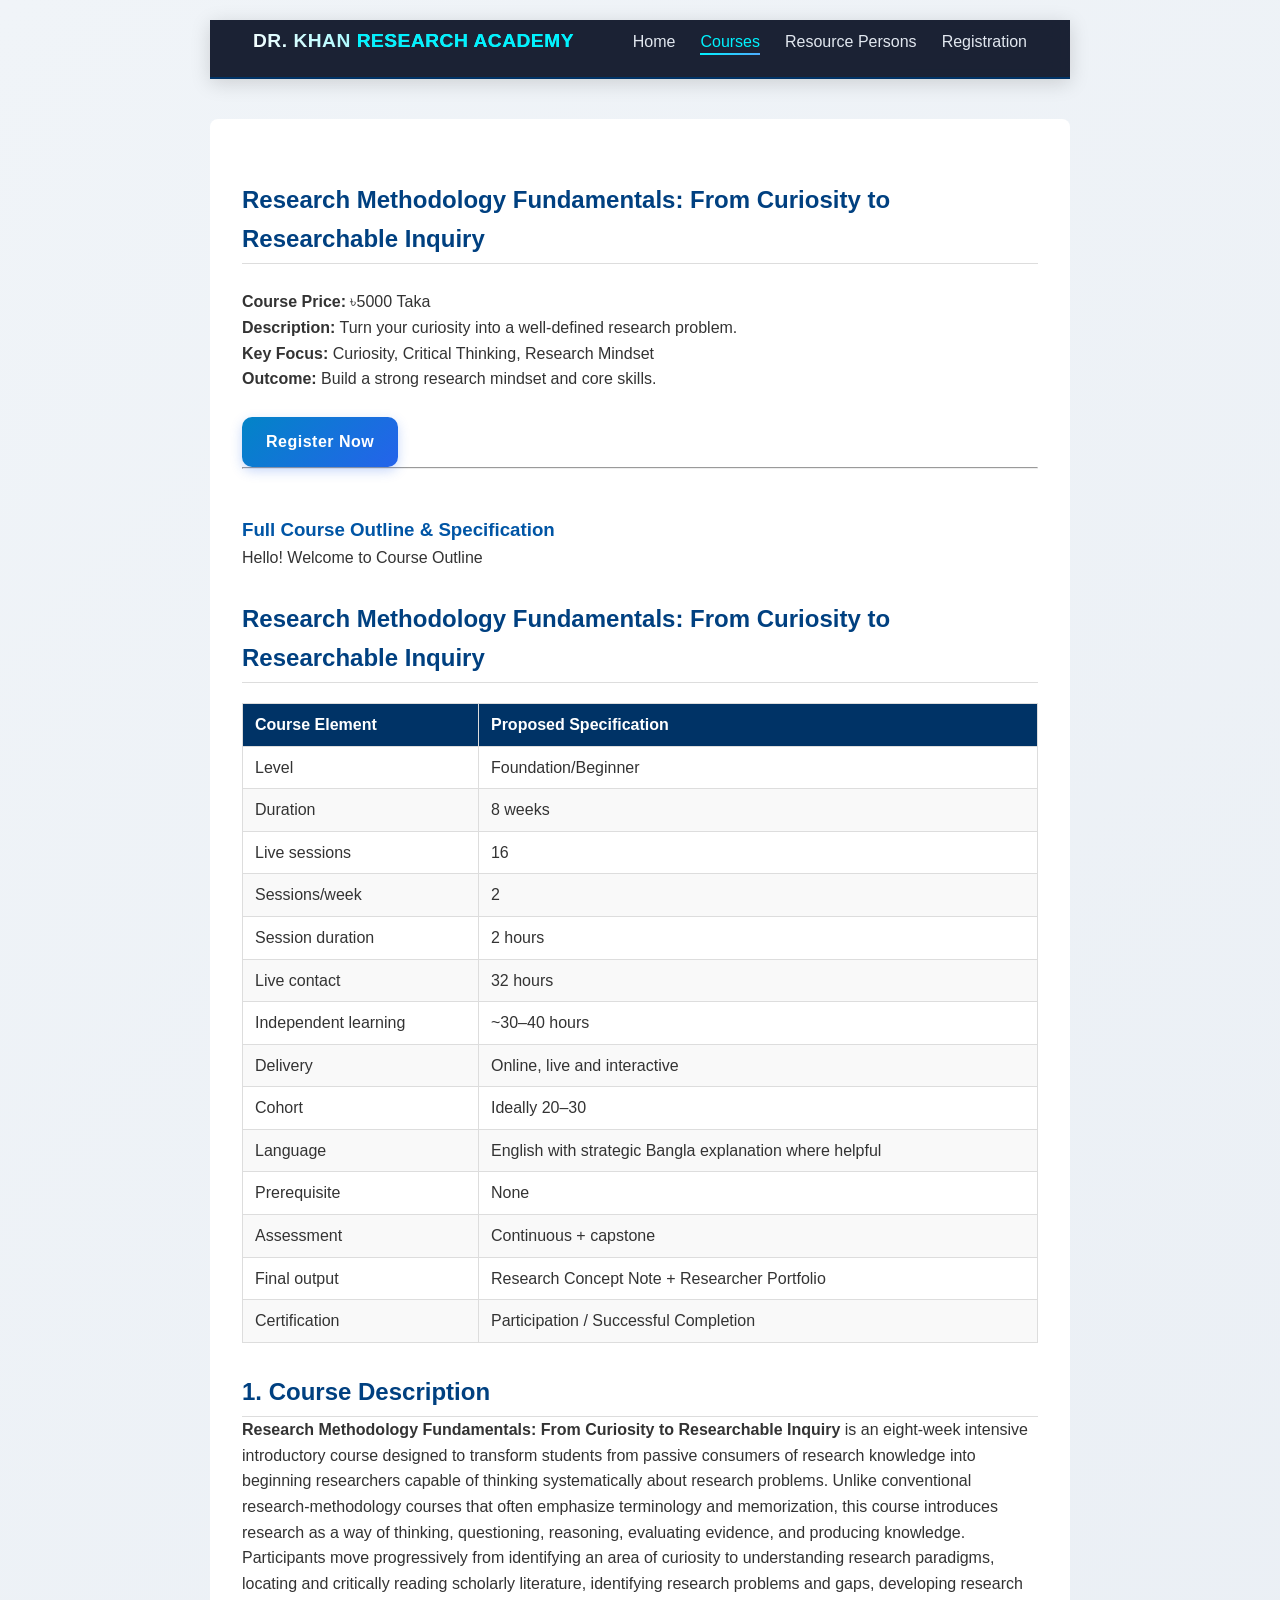
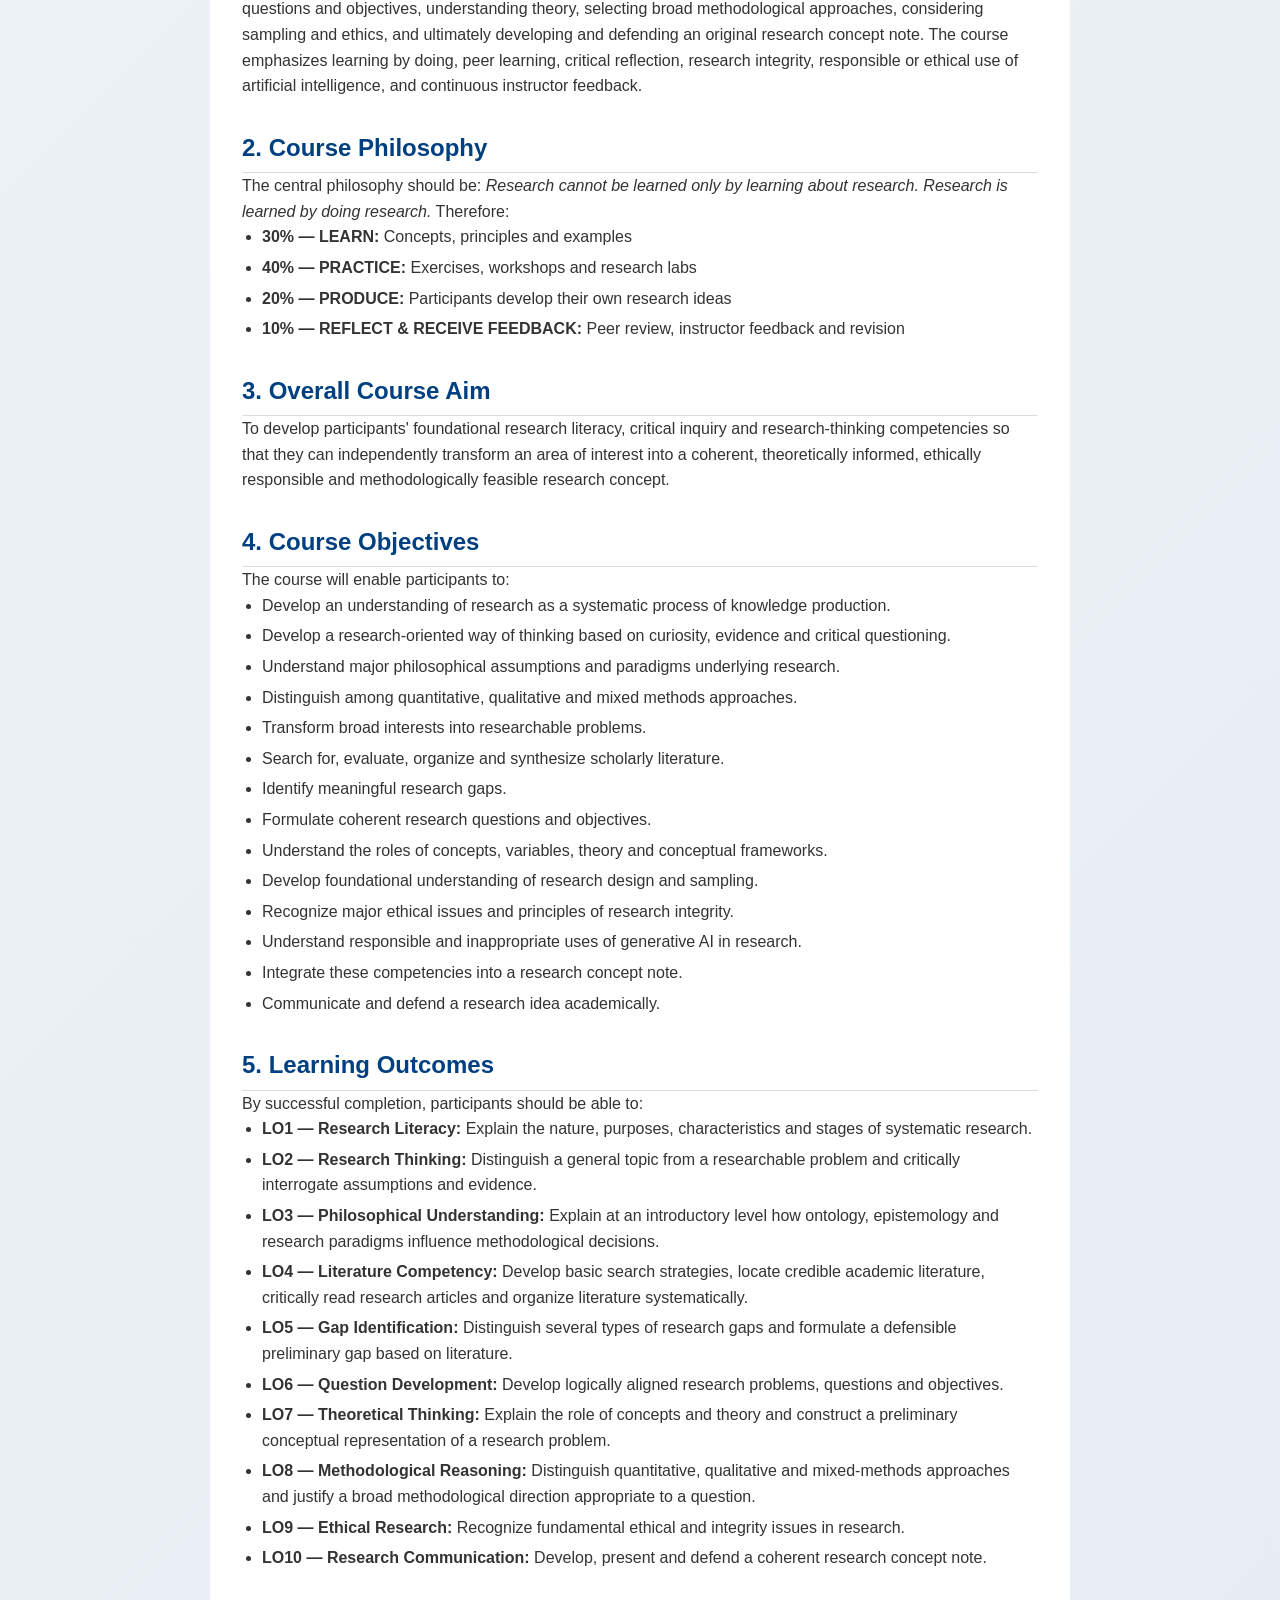
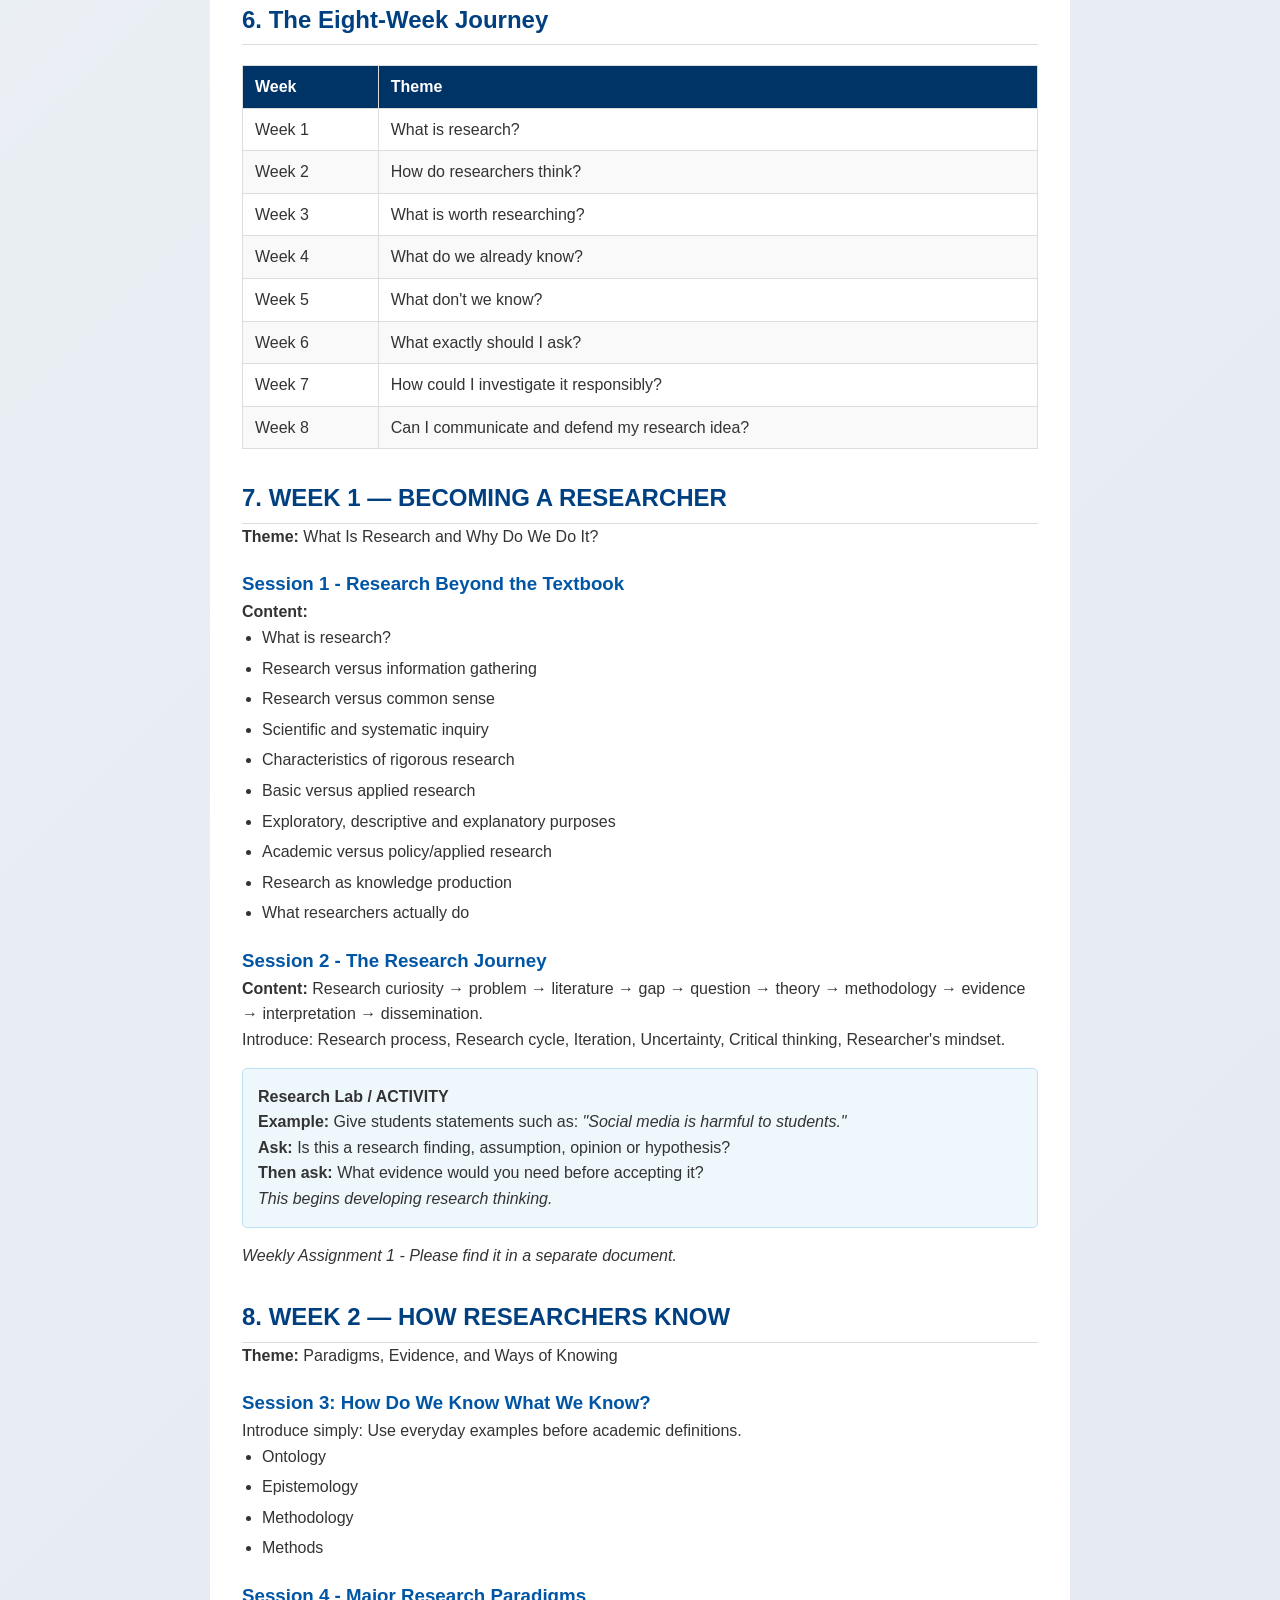
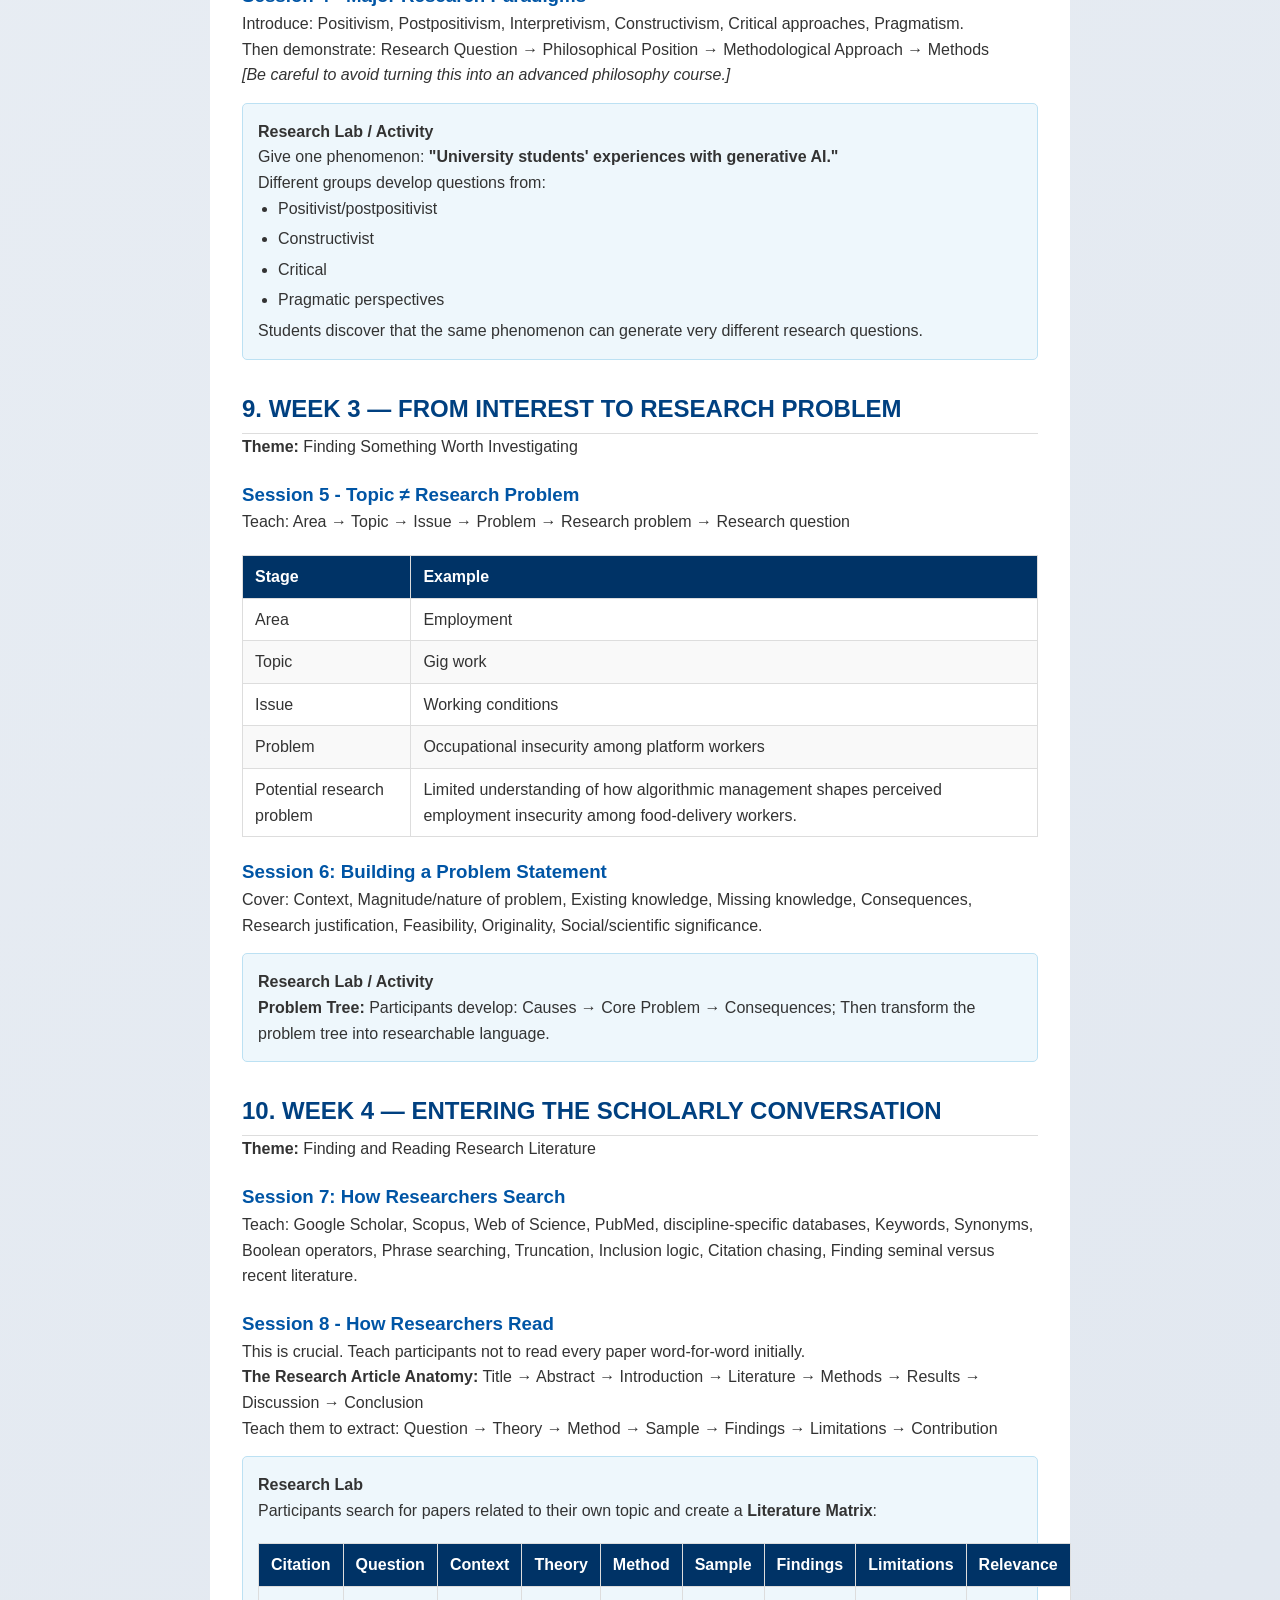
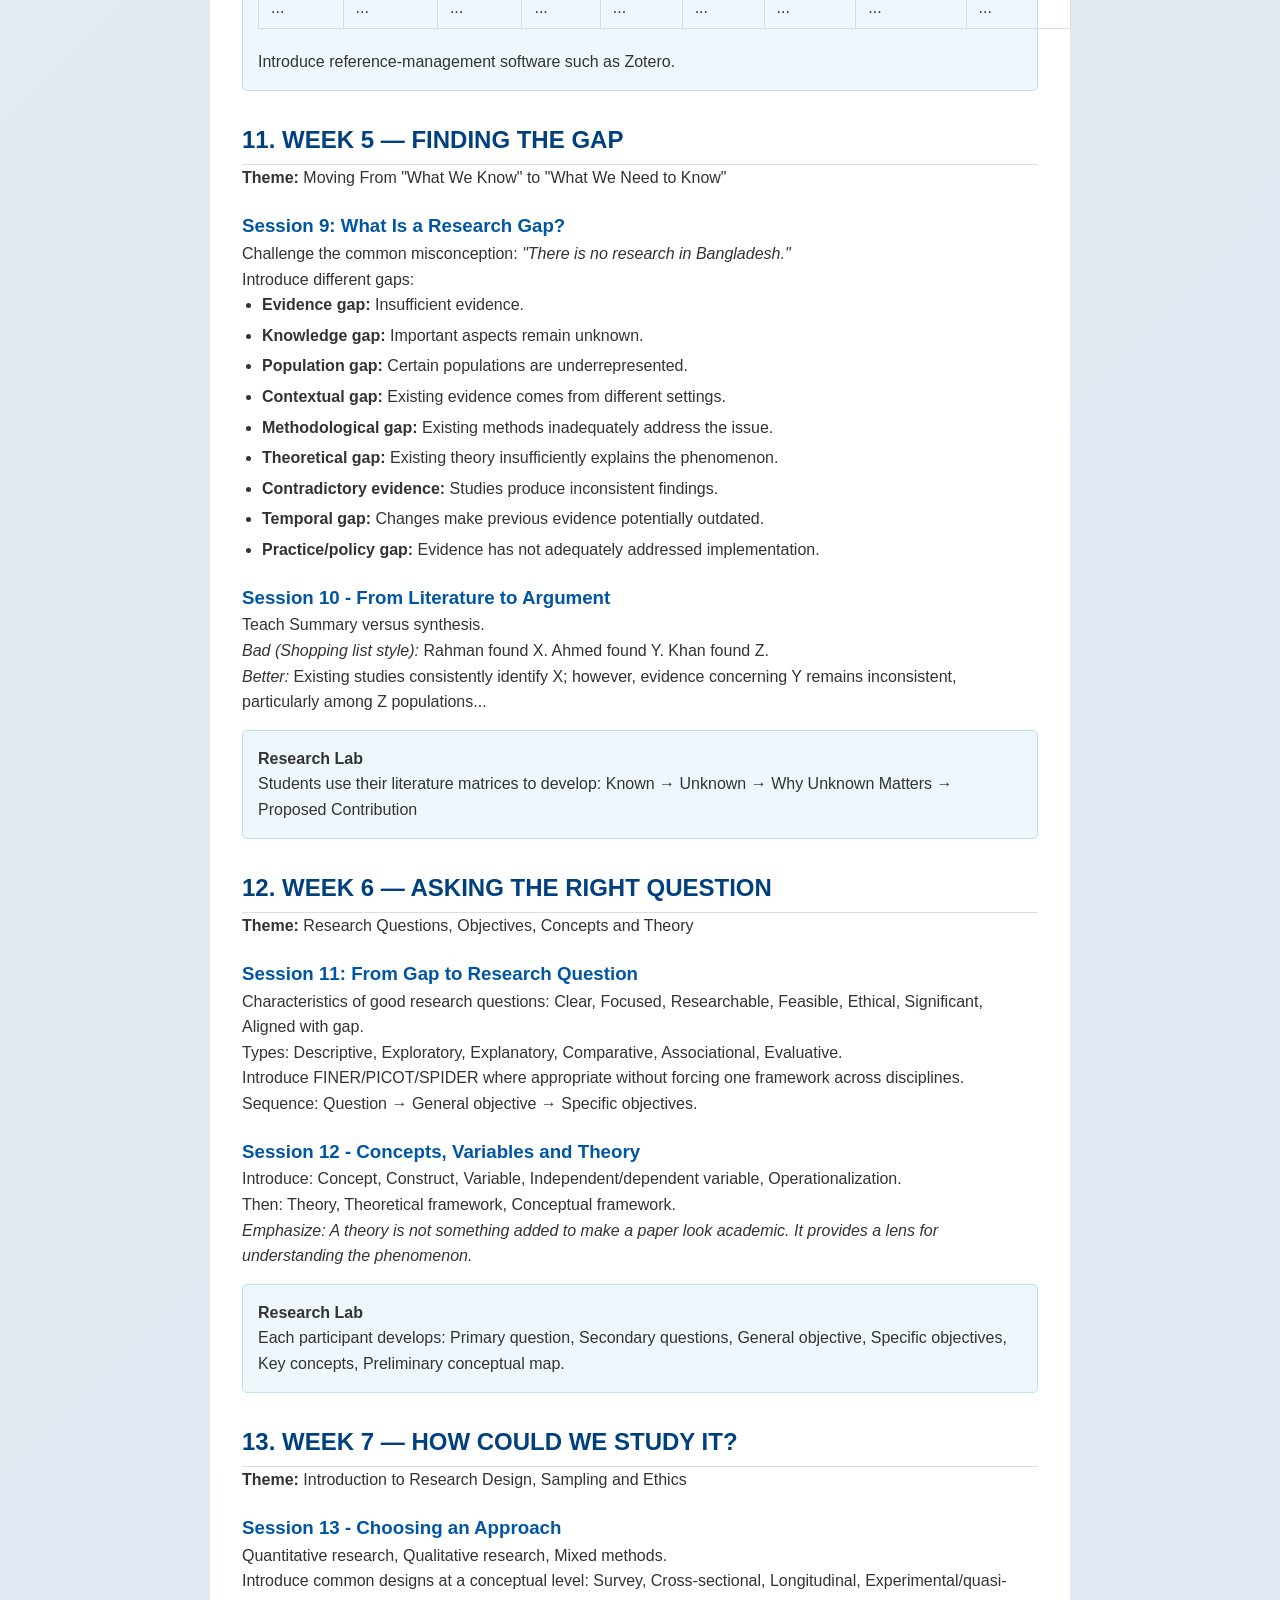
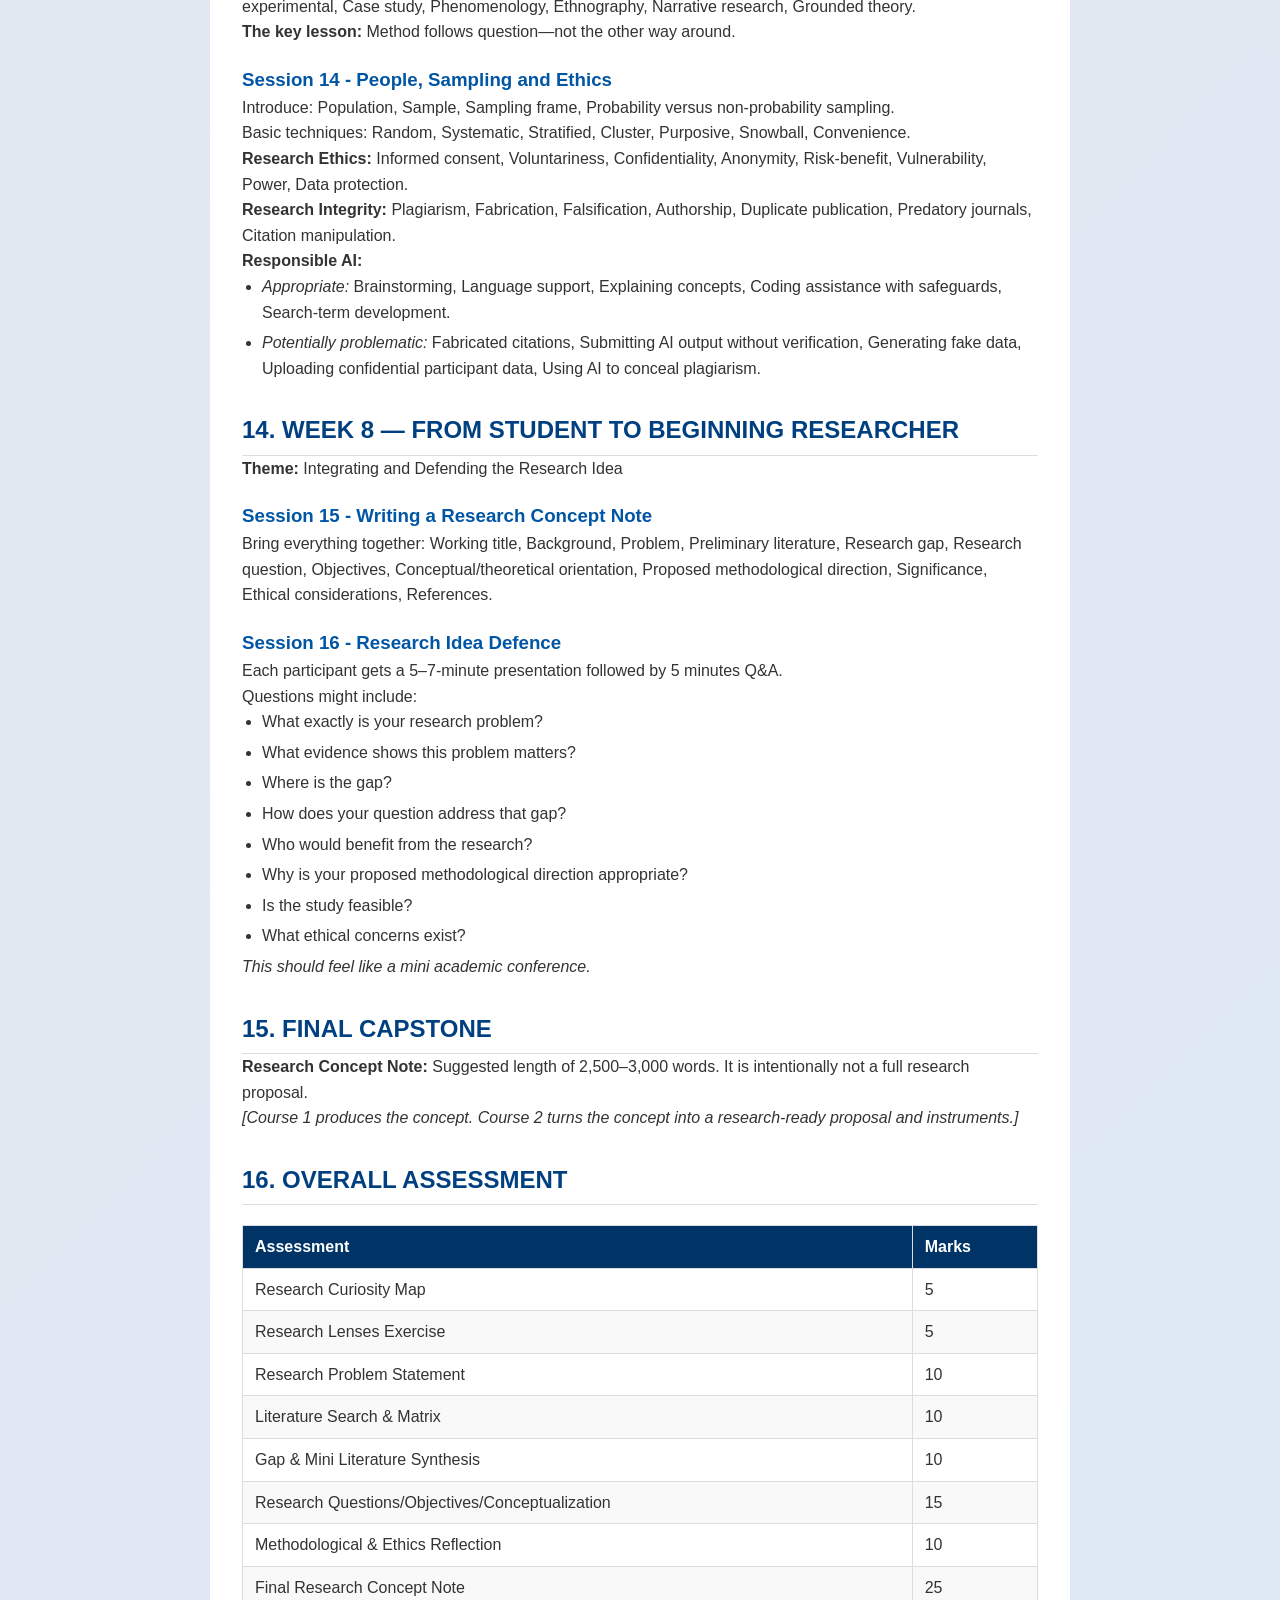
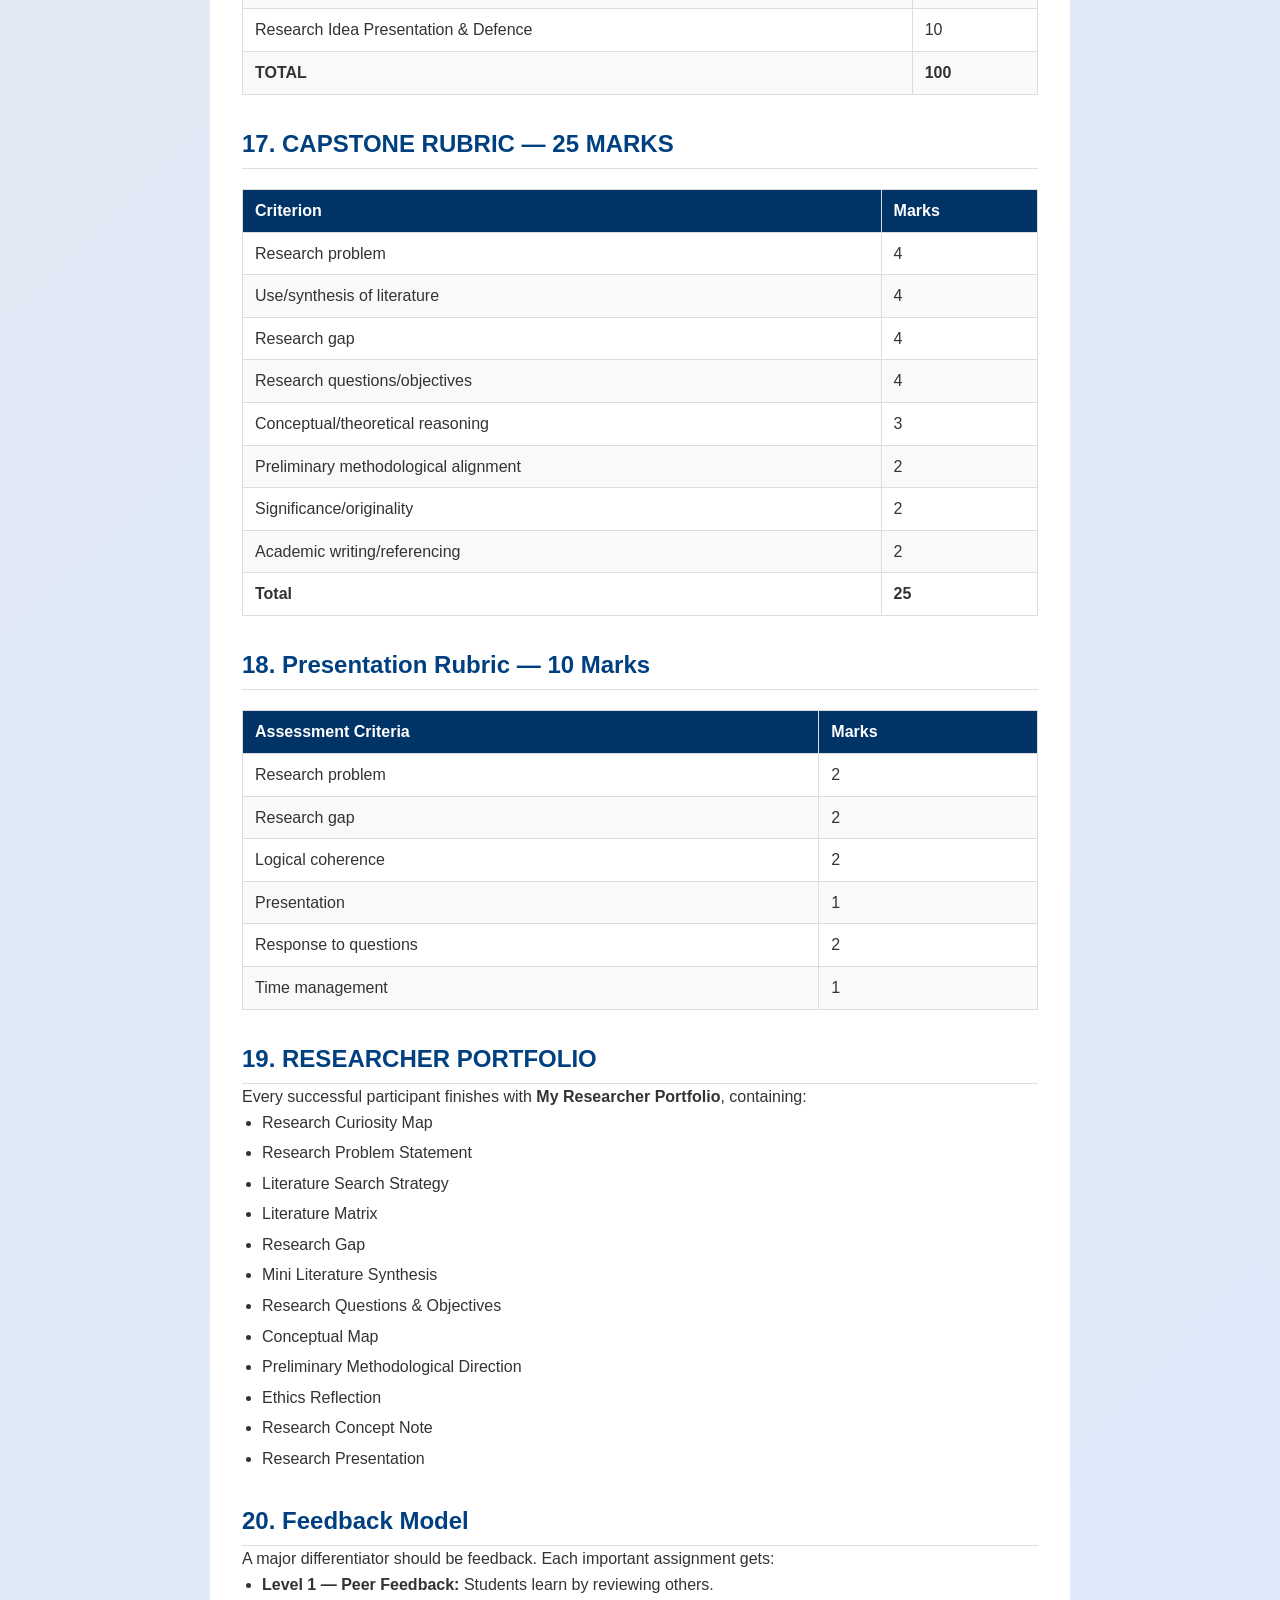
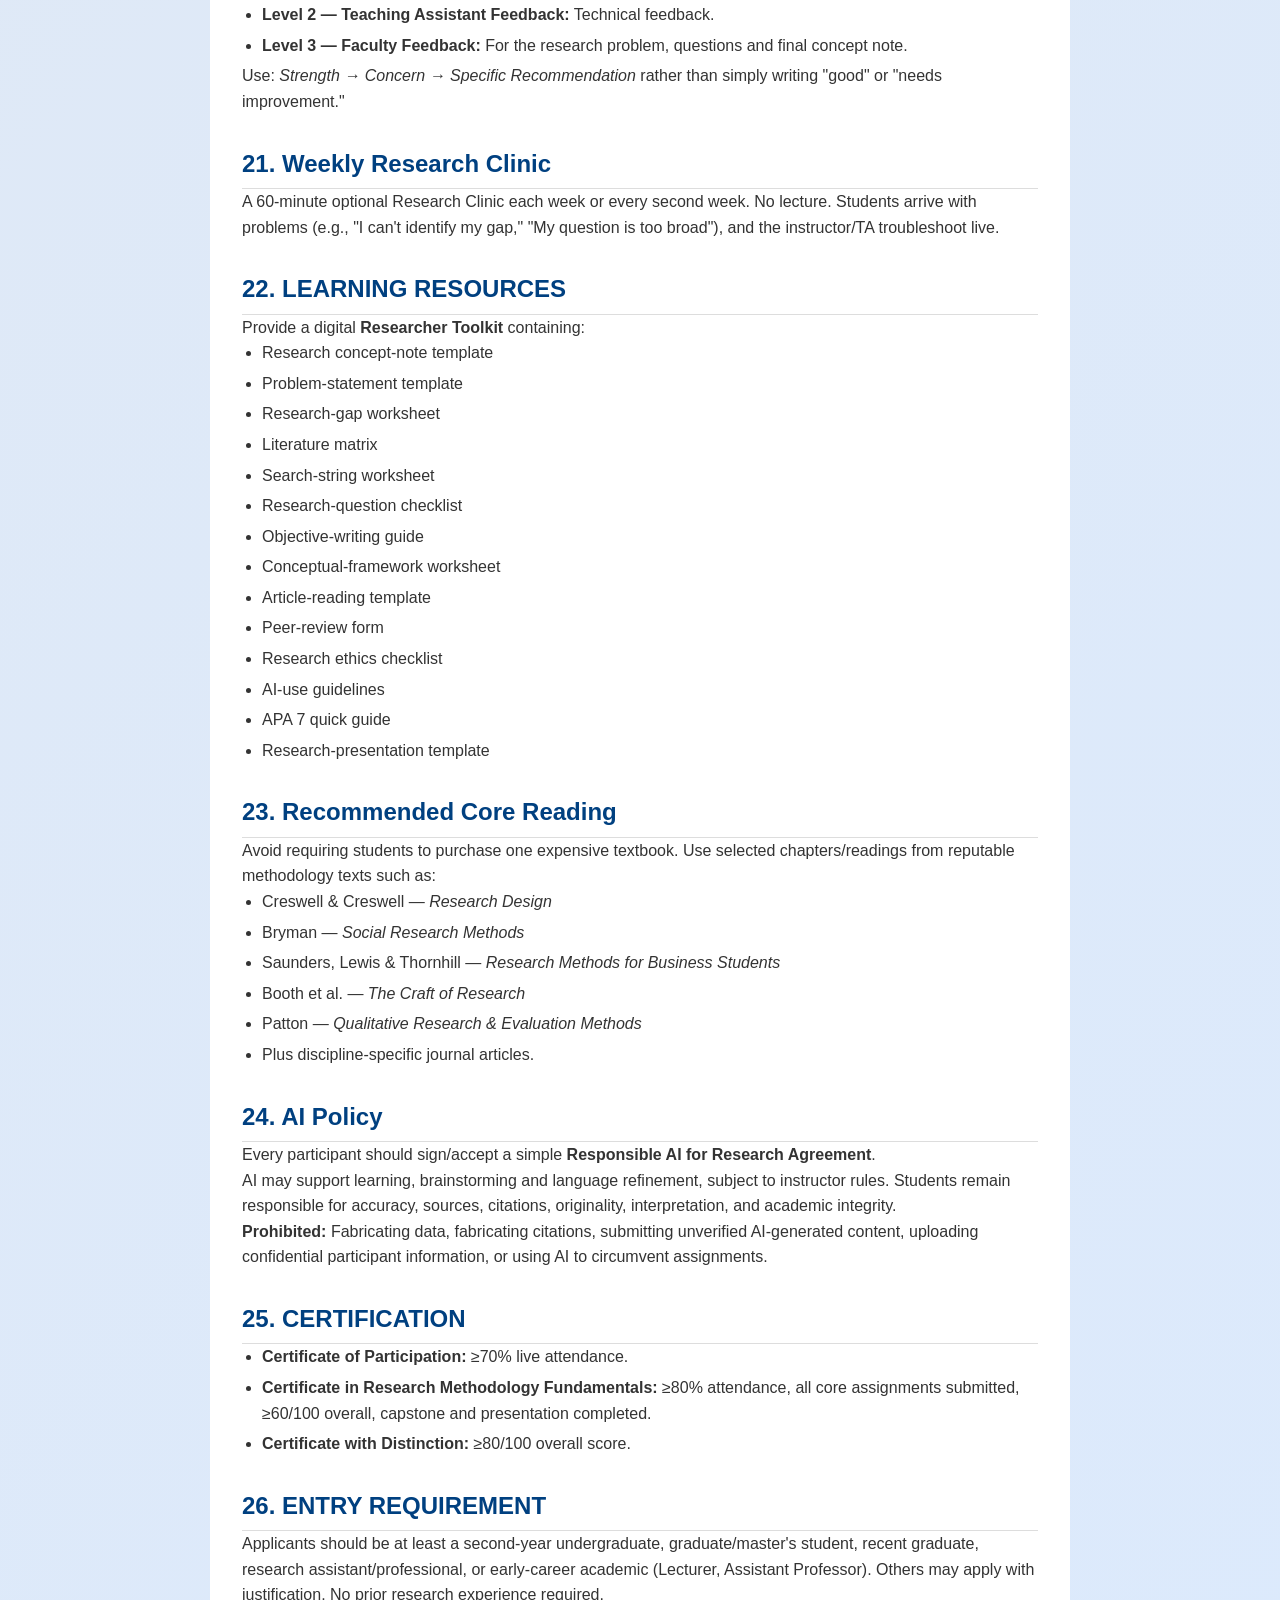
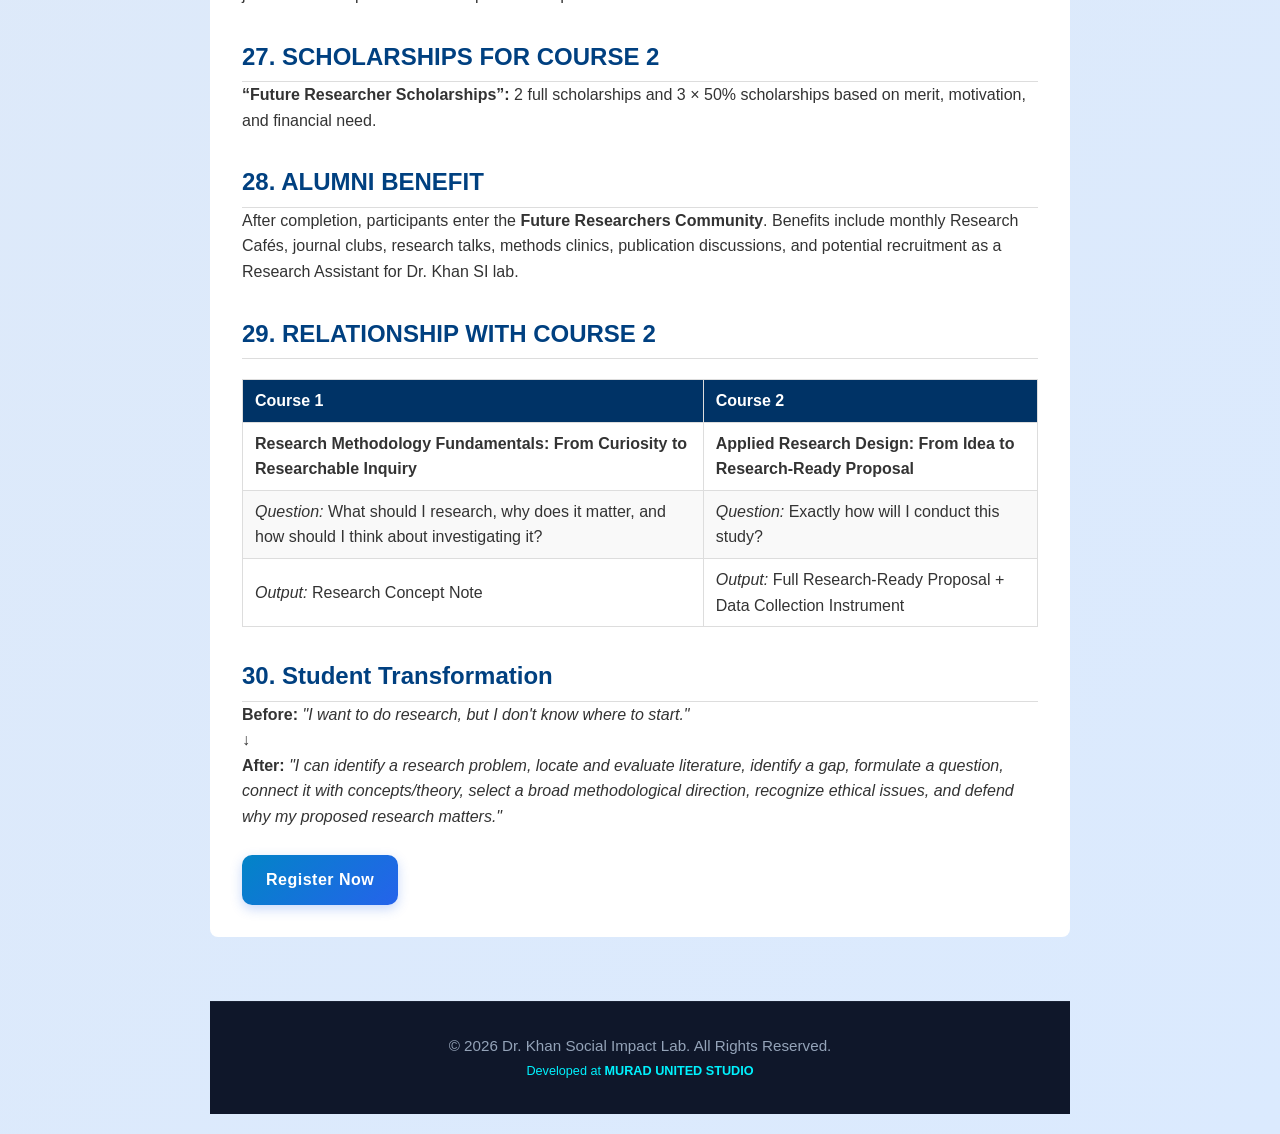
==== course1.html @ d9e55dbd "Add files via upload" ====
<!DOCTYPE html>
<html lang="en">
<head>
    <meta charset="UTF-8">
    <meta name="viewport" content="width=device-width, initial-scale=1.0">
    <title>Course Details - Dr. Khan Research Academy</title>
    <link rel="stylesheet" href="style.css">
</head>
<body>

    <header>
        <div class="nav-container">
            <div class="logo">
                <h1>DR. KHAN <span>RESEARCH ACADEMY</span></h1>
            </div>
            <nav>
                <ul>
                    <li><a href="index.html">Home</a></li>
                    <li><a href="courses.html" class="active">Courses</a></li>
                    <li><a href="resource-persons.html">Resource Persons</a></li>
                    <li><a href="registration.html">Registration</a></li>
                </ul>
            </nav>
        </div>
    </header>

    <div class="container" style="background: white; padding: 2rem; border-radius: 8px;">
        <h2>Research Methodology Fundamentals: From Curiosity to Researchable Inquiry</h2>
        <br>
        <p><strong>Course Price:</strong> ৳5000 Taka</p>
        <p><strong>Description:</strong> Turn your curiosity into a well-defined research problem.</p>
        <p><strong>Key Focus:</strong> Curiosity, Critical Thinking, Research Mindset</p>
        <p><strong>Outcome:</strong> Build a strong research mindset and core skills.</p>
		<br>
        <a href="registration.html" class="btn">Register Now</a>
        
        <br><hr><br>
        
        <h3>Full Course Outline & Specification </h3>
        <p> Hello! Welcome to Course Outline </p>
		
		<!DOCTYPE html>
<html lang="en">
<head>
    <meta charset="UTF-8">
    <meta name="viewport" content="width=device-width, initial-scale=1.0">
    <title>Research Methodology Fundamentals - Course Syllabus</title>
    <style>
        body {
            font-family: Arial, sans-serif;
            line-height: 1.6;
            color: #333;
            max-width: 900px;
            margin: 0 auto;
            padding: 20px;
        }
        header {
            border-bottom: 2px solid #003366;
            padding-bottom: 15px;
            margin-bottom: 25px;
        }
        h1 {
            color: #003366;
            margin-bottom: 5px;
        }
        h2 {
            color: #004080;
            border-bottom: 1px solid #ddd;
            padding-bottom: 5px;
            margin-top: 30px;
        }
        h3 {
            color: #0055a5;
            margin-top: 20px;
        }
        .subtitle {
            font-size: 1.2em;
            font-weight: bold;
            color: #555;
        }
        .lab-info {
            background-color: #f4f4f4;
            padding: 10px 15px;
            border-left: 4px solid #003366;
            margin-bottom: 20px;
        }
        table {
            width: 100%;
            border-collapse: collapse;
            margin: 20px 0;
        }
        th, td {
            border: 1px solid #dddddd;
            text-align: left;
            padding: 8px 12px;
        }
        th {
            background-color: #003366;
            color: white;
        }
        tr:nth-child(even) {
            background-color: #f9f9f9;
        }
        .activity-box {
            background-color: #eef7fc;
            border: 1px solid #bce1f3;
            padding: 15px;
            border-radius: 5px;
            margin: 15px 0;
        }
        ul, ol {
            padding-left: 20px;
        }
        li {
            margin-bottom: 5px;
        }
        .tag {
            font-weight: bold;
            color: #d9534f;
        }
    </style>
</head>
<body>

        <main>
        <section>
            <h2>Research Methodology Fundamentals: From Curiosity to Researchable Inquiry</h2>
            
            <table>
                <thead>
                    <tr>
                        <th>Course Element</th>
                        <th>Proposed Specification</th>
                    </tr>
                </thead>
                <tbody>
                    <tr><td>Level</td><td>Foundation/Beginner</td></tr>
                    <tr><td>Duration</td><td>8 weeks</td></tr>
                    <tr><td>Live sessions</td><td>16</td></tr>
                    <tr><td>Sessions/week</td><td>2</td></tr>
                    <tr><td>Session duration</td><td>2 hours</td></tr>
                    <tr><td>Live contact</td><td>32 hours</td></tr>
                    <tr><td>Independent learning</td><td>~30–40 hours</td></tr>
                    <tr><td>Delivery</td><td>Online, live and interactive</td></tr>
                    <tr><td>Cohort</td><td>Ideally 20–30</td></tr>
                    <tr><td>Language</td><td>English with strategic Bangla explanation where helpful</td></tr>
                    <tr><td>Prerequisite</td><td>None</td></tr>
                    <tr><td>Assessment</td><td>Continuous + capstone</td></tr>
                    <tr><td>Final output</td><td>Research Concept Note + Researcher Portfolio</td></tr>
                    <tr><td>Certification</td><td>Participation / Successful Completion</td></tr>
                </tbody>
            </table>
        </section>

        <section>
            <h2>1. Course Description</h2>
            <p><strong>Research Methodology Fundamentals: From Curiosity to Researchable Inquiry</strong> is an eight-week intensive introductory course designed to transform students from passive consumers of research knowledge into beginning researchers capable of thinking systematically about research problems. Unlike conventional research-methodology courses that often emphasize terminology and memorization, this course introduces research as a way of thinking, questioning, reasoning, evaluating evidence, and producing knowledge.</p>
            <p>Participants move progressively from identifying an area of curiosity to understanding research paradigms, locating and critically reading scholarly literature, identifying research problems and gaps, developing research questions and objectives, understanding theory, selecting broad methodological approaches, considering sampling and ethics, and ultimately developing and defending an original research concept note. The course emphasizes learning by doing, peer learning, critical reflection, research integrity, responsible or ethical use of artificial intelligence, and continuous instructor feedback.</p>
        </section>

        <section>
            <h2>2. Course Philosophy</h2>
            <p>The central philosophy should be: <em>Research cannot be learned only by learning about research. Research is learned by doing research.</em> Therefore:</p>
            <ul>
                <li><strong>30% — LEARN:</strong> Concepts, principles and examples</li>
                <li><strong>40% — PRACTICE:</strong> Exercises, workshops and research labs</li>
                <li><strong>20% — PRODUCE:</strong> Participants develop their own research ideas</li>
                <li><strong>10% — REFLECT & RECEIVE FEEDBACK:</strong> Peer review, instructor feedback and revision</li>
            </ul>
        </section>

        <section>
            <h2>3. Overall Course Aim</h2>
            <p>To develop participants' foundational research literacy, critical inquiry and research-thinking competencies so that they can independently transform an area of interest into a coherent, theoretically informed, ethically responsible and methodologically feasible research concept.</p>
        </section>

        <section>
            <h2>4. Course Objectives</h2>
            <p>The course will enable participants to:</p>
            <ul>
                <li>Develop an understanding of research as a systematic process of knowledge production.</li>
                <li>Develop a research-oriented way of thinking based on curiosity, evidence and critical questioning.</li>
                <li>Understand major philosophical assumptions and paradigms underlying research.</li>
                <li>Distinguish among quantitative, qualitative and mixed methods approaches.</li>
                <li>Transform broad interests into researchable problems.</li>
                <li>Search for, evaluate, organize and synthesize scholarly literature.</li>
                <li>Identify meaningful research gaps.</li>
                <li>Formulate coherent research questions and objectives.</li>
                <li>Understand the roles of concepts, variables, theory and conceptual frameworks.</li>
                <li>Develop foundational understanding of research design and sampling.</li>
                <li>Recognize major ethical issues and principles of research integrity.</li>
                <li>Understand responsible and inappropriate uses of generative AI in research.</li>
                <li>Integrate these competencies into a research concept note.</li>
                <li>Communicate and defend a research idea academically.</li>
            </ul>
        </section>

        <section>
            <h2>5. Learning Outcomes</h2>
            <p>By successful completion, participants should be able to:</p>
            <ul>
                <li><strong>LO1 — Research Literacy:</strong> Explain the nature, purposes, characteristics and stages of systematic research.</li>
                <li><strong>LO2 — Research Thinking:</strong> Distinguish a general topic from a researchable problem and critically interrogate assumptions and evidence.</li>
                <li><strong>LO3 — Philosophical Understanding:</strong> Explain at an introductory level how ontology, epistemology and research paradigms influence methodological decisions.</li>
                <li><strong>LO4 — Literature Competency:</strong> Develop basic search strategies, locate credible academic literature, critically read research articles and organize literature systematically.</li>
                <li><strong>LO5 — Gap Identification:</strong> Distinguish several types of research gaps and formulate a defensible preliminary gap based on literature.</li>
                <li><strong>LO6 — Question Development:</strong> Develop logically aligned research problems, questions and objectives.</li>
                <li><strong>LO7 — Theoretical Thinking:</strong> Explain the role of concepts and theory and construct a preliminary conceptual representation of a research problem.</li>
                <li><strong>LO8 — Methodological Reasoning:</strong> Distinguish quantitative, qualitative and mixed-methods approaches and justify a broad methodological direction appropriate to a question.</li>
                <li><strong>LO9 — Ethical Research:</strong> Recognize fundamental ethical and integrity issues in research.</li>
                <li><strong>LO10 — Research Communication:</strong> Develop, present and defend a coherent research concept note.</li>
            </ul>
        </section>

        <section>
            <h2>6. The Eight-Week Journey</h2>
            <table>
                <thead>
                    <tr>
                        <th>Week</th>
                        <th>Theme</th>
                    </tr>
                </thead>
                <tbody>
                    <tr><td>Week 1</td><td>What is research?</td></tr>
                    <tr><td>Week 2</td><td>How do researchers think?</td></tr>
                    <tr><td>Week 3</td><td>What is worth researching?</td></tr>
                    <tr><td>Week 4</td><td>What do we already know?</td></tr>
                    <tr><td>Week 5</td><td>What don't we know?</td></tr>
                    <tr><td>Week 6</td><td>What exactly should I ask?</td></tr>
                    <tr><td>Week 7</td><td>How could I investigate it responsibly?</td></tr>
                    <tr><td>Week 8</td><td>Can I communicate and defend my research idea?</td></tr>
                </tbody>
            </table>
        </section>

        <section>
            <h2>7. WEEK 1 — BECOMING A RESEARCHER</h2>
            <p><strong>Theme:</strong> What Is Research and Why Do We Do It?</p>
            
            <h3>Session 1 - Research Beyond the Textbook</h3>
            <p><strong>Content:</strong></p>
            <ul>
                <li>What is research?</li>
                <li>Research versus information gathering</li>
                <li>Research versus common sense</li>
                <li>Scientific and systematic inquiry</li>
                <li>Characteristics of rigorous research</li>
                <li>Basic versus applied research</li>
                <li>Exploratory, descriptive and explanatory purposes</li>
                <li>Academic versus policy/applied research</li>
                <li>Research as knowledge production</li>
                <li>What researchers actually do</li>
            </ul>

            <h3>Session 2 - The Research Journey</h3>
            <p><strong>Content:</strong> Research curiosity &rarr; problem &rarr; literature &rarr; gap &rarr; question &rarr; theory &rarr; methodology &rarr; evidence &rarr; interpretation &rarr; dissemination.</p>
            <p>Introduce: Research process, Research cycle, Iteration, Uncertainty, Critical thinking, Researcher's mindset.</p>

            <div class="activity-box">
                <h4>Research Lab / ACTIVITY</h4>
                <p><strong>Example:</strong> Give students statements such as: <em>"Social media is harmful to students."</em></p>
                <p><strong>Ask:</strong> Is this a research finding, assumption, opinion or hypothesis?</p>
                <p><strong>Then ask:</strong> What evidence would you need before accepting it?</p>
                <p><em>This begins developing research thinking.</em></p>
            </div>
            <p><em>Weekly Assignment 1 - Please find it in a separate document.</em></p>
        </section>

        <section>
            <h2>8. WEEK 2 — HOW RESEARCHERS KNOW</h2>
            <p><strong>Theme:</strong> Paradigms, Evidence, and Ways of Knowing</p>

            <h3>Session 3: How Do We Know What We Know?</h3>
            <p>Introduce simply: Use everyday examples before academic definitions.</p>
            <ul>
                <li>Ontology</li>
                <li>Epistemology</li>
                <li>Methodology</li>
                <li>Methods</li>
            </ul>

            <h3>Session 4 - Major Research Paradigms</h3>
            <p>Introduce: Positivism, Postpositivism, Interpretivism, Constructivism, Critical approaches, Pragmatism.</p>
            <p>Then demonstrate: Research Question &rarr; Philosophical Position &rarr; Methodological Approach &rarr; Methods</p>
            <p><em>[Be careful to avoid turning this into an advanced philosophy course.]</em></p>

            <div class="activity-box">
                <h4>Research Lab / Activity</h4>
                <p>Give one phenomenon: <strong>"University students' experiences with generative AI."</strong></p>
                <p>Different groups develop questions from:</p>
                <ul>
                    <li>Positivist/postpositivist</li>
                    <li>Constructivist</li>
                    <li>Critical</li>
                    <li>Pragmatic perspectives</li>
                </ul>
                <p>Students discover that the same phenomenon can generate very different research questions.</p>
            </div>
        </section>

        <section>
            <h2>9. WEEK 3 — FROM INTEREST TO RESEARCH PROBLEM</h2>
            <p><strong>Theme:</strong> Finding Something Worth Investigating</p>

            <h3>Session 5 - Topic &ne; Research Problem</h3>
            <p>Teach: Area &rarr; Topic &rarr; Issue &rarr; Problem &rarr; Research problem &rarr; Research question</p>
            <table>
                <thead>
                    <tr>
                        <th>Stage</th>
                        <th>Example</th>
                    </tr>
                </thead>
                <tbody>
                    <tr><td>Area</td><td>Employment</td></tr>
                    <tr><td>Topic</td><td>Gig work</td></tr>
                    <tr><td>Issue</td><td>Working conditions</td></tr>
                    <tr><td>Problem</td><td>Occupational insecurity among platform workers</td></tr>
                    <tr><td>Potential research problem</td><td>Limited understanding of how algorithmic management shapes perceived employment insecurity among food-delivery workers.</td></tr>
                </tbody>
            </table>

            <h3>Session 6: Building a Problem Statement</h3>
            <p>Cover: Context, Magnitude/nature of problem, Existing knowledge, Missing knowledge, Consequences, Research justification, Feasibility, Originality, Social/scientific significance.</p>

            <div class="activity-box">
                <h4>Research Lab / Activity</h4>
                <p><strong>Problem Tree:</strong> Participants develop: Causes &rarr; Core Problem &rarr; Consequences; Then transform the problem tree into researchable language.</p>
            </div>
        </section>

        <section>
            <h2>10. WEEK 4 — ENTERING THE SCHOLARLY CONVERSATION</h2>
            <p><strong>Theme:</strong> Finding and Reading Research Literature</p>

            <h3>Session 7: How Researchers Search</h3>
            <p>Teach: Google Scholar, Scopus, Web of Science, PubMed, discipline-specific databases, Keywords, Synonyms, Boolean operators, Phrase searching, Truncation, Inclusion logic, Citation chasing, Finding seminal versus recent literature.</p>

            <h3>Session 8 - How Researchers Read</h3>
            <p>This is crucial. Teach participants not to read every paper word-for-word initially.</p>
            <p><strong>The Research Article Anatomy:</strong> Title &rarr; Abstract &rarr; Introduction &rarr; Literature &rarr; Methods &rarr; Results &rarr; Discussion &rarr; Conclusion</p>
            <p>Teach them to extract: Question &rarr; Theory &rarr; Method &rarr; Sample &rarr; Findings &rarr; Limitations &rarr; Contribution</p>

            <div class="activity-box">
                <h4>Research Lab</h4>
                <p>Participants search for papers related to their own topic and create a <strong>Literature Matrix</strong>:</p>
                <table>
                    <thead>
                        <tr>
                            <th>Citation</th><th>Question</th><th>Context</th><th>Theory</th><th>Method</th><th>Sample</th><th>Findings</th><th>Limitations</th><th>Relevance</th>
                        </tr>
                    </thead>
                    <tbody>
                        <tr><td>...</td><td>...</td><td>...</td><td>...</td><td>...</td><td>...</td><td>...</td><td>...</td><td>...</td></tr>
                    </tbody>
                </table>
                <p>Introduce reference-management software such as Zotero.</p>
            </div>
        </section>

        <section>
            <h2>11. WEEK 5 — FINDING THE GAP</h2>
            <p><strong>Theme:</strong> Moving From "What We Know" to "What We Need to Know"</p>

            <h3>Session 9: What Is a Research Gap?</h3>
            <p>Challenge the common misconception: <em>"There is no research in Bangladesh."</em></p>
            <p>Introduce different gaps:</p>
            <ul>
                <li><strong>Evidence gap:</strong> Insufficient evidence.</li>
                <li><strong>Knowledge gap:</strong> Important aspects remain unknown.</li>
                <li><strong>Population gap:</strong> Certain populations are underrepresented.</li>
                <li><strong>Contextual gap:</strong> Existing evidence comes from different settings.</li>
                <li><strong>Methodological gap:</strong> Existing methods inadequately address the issue.</li>
                <li><strong>Theoretical gap:</strong> Existing theory insufficiently explains the phenomenon.</li>
                <li><strong>Contradictory evidence:</strong> Studies produce inconsistent findings.</li>
                <li><strong>Temporal gap:</strong> Changes make previous evidence potentially outdated.</li>
                <li><strong>Practice/policy gap:</strong> Evidence has not adequately addressed implementation.</li>
            </ul>

            <h3>Session 10 - From Literature to Argument</h3>
            <p>Teach Summary versus synthesis.</p>
            <p><em>Bad (Shopping list style):</em> Rahman found X. Ahmed found Y. Khan found Z.</p>
            <p><em>Better:</em> Existing studies consistently identify X; however, evidence concerning Y remains inconsistent, particularly among Z populations...</p>

            <div class="activity-box">
                <h4>Research Lab</h4>
                <p>Students use their literature matrices to develop: Known &rarr; Unknown &rarr; Why Unknown Matters &rarr; Proposed Contribution</p>
            </div>
        </section>

        <section>
            <h2>12. WEEK 6 — ASKING THE RIGHT QUESTION</h2>
            <p><strong>Theme:</strong> Research Questions, Objectives, Concepts and Theory</p>

            <h3>Session 11: From Gap to Research Question</h3>
            <p>Characteristics of good research questions: Clear, Focused, Researchable, Feasible, Ethical, Significant, Aligned with gap.</p>
            <p>Types: Descriptive, Exploratory, Explanatory, Comparative, Associational, Evaluative.</p>
            <p>Introduce FINER/PICOT/SPIDER where appropriate without forcing one framework across disciplines.</p>
            <p>Sequence: Question &rarr; General objective &rarr; Specific objectives.</p>

            <h3>Session 12 - Concepts, Variables and Theory</h3>
            <p>Introduce: Concept, Construct, Variable, Independent/dependent variable, Operationalization.</p>
            <p>Then: Theory, Theoretical framework, Conceptual framework.</p>
            <p><em>Emphasize: A theory is not something added to make a paper look academic. It provides a lens for understanding the phenomenon.</em></p>

            <div class="activity-box">
                <h4>Research Lab</h4>
                <p>Each participant develops: Primary question, Secondary questions, General objective, Specific objectives, Key concepts, Preliminary conceptual map.</p>
            </div>
        </section>

        <section>
            <h2>13. WEEK 7 — HOW COULD WE STUDY IT?</h2>
            <p><strong>Theme:</strong> Introduction to Research Design, Sampling and Ethics</p>

            <h3>Session 13 - Choosing an Approach</h3>
            <p>Quantitative research, Qualitative research, Mixed methods.</p>
            <p>Introduce common designs at a conceptual level: Survey, Cross-sectional, Longitudinal, Experimental/quasi-experimental, Case study, Phenomenology, Ethnography, Narrative research, Grounded theory.</p>
            <p><strong>The key lesson:</strong> Method follows question—not the other way around.</p>

            <h3>Session 14 - People, Sampling and Ethics</h3>
            <p>Introduce: Population, Sample, Sampling frame, Probability versus non-probability sampling.</p>
            <p>Basic techniques: Random, Systematic, Stratified, Cluster, Purposive, Snowball, Convenience.</p>
            <p><strong>Research Ethics:</strong> Informed consent, Voluntariness, Confidentiality, Anonymity, Risk-benefit, Vulnerability, Power, Data protection.</p>
            <p><strong>Research Integrity:</strong> Plagiarism, Fabrication, Falsification, Authorship, Duplicate publication, Predatory journals, Citation manipulation.</p>
            <p><strong>Responsible AI:</strong></p>
            <ul>
                <li><em>Appropriate:</em> Brainstorming, Language support, Explaining concepts, Coding assistance with safeguards, Search-term development.</li>
                <li><em>Potentially problematic:</em> Fabricated citations, Submitting AI output without verification, Generating fake data, Uploading confidential participant data, Using AI to conceal plagiarism.</li>
            </ul>
        </section>

        <section>
            <h2>14. WEEK 8 — FROM STUDENT TO BEGINNING RESEARCHER</h2>
            <p><strong>Theme:</strong> Integrating and Defending the Research Idea</p>

            <h3>Session 15 - Writing a Research Concept Note</h3>
            <p>Bring everything together: Working title, Background, Problem, Preliminary literature, Research gap, Research question, Objectives, Conceptual/theoretical orientation, Proposed methodological direction, Significance, Ethical considerations, References.</p>

            <h3>Session 16 - Research Idea Defence</h3>
            <p>Each participant gets a 5–7-minute presentation followed by 5 minutes Q&A.</p>
            <p>Questions might include:</p>
            <ul>
                <li>What exactly is your research problem?</li>
                <li>What evidence shows this problem matters?</li>
                <li>Where is the gap?</li>
                <li>How does your question address that gap?</li>
                <li>Who would benefit from the research?</li>
                <li>Why is your proposed methodological direction appropriate?</li>
                <li>Is the study feasible?</li>
                <li>What ethical concerns exist?</li>
            </ul>
            <p><em>This should feel like a mini academic conference.</em></p>
        </section>

        <section>
            <h2>15. FINAL CAPSTONE</h2>
            <p><strong>Research Concept Note:</strong> Suggested length of 2,500–3,000 words. It is intentionally not a full research proposal.</p>
            <p><em>[Course 1 produces the concept. Course 2 turns the concept into a research-ready proposal and instruments.]</em></p>
        </section>

        <section>
            <h2>16. OVERALL ASSESSMENT</h2>
            <table>
                <thead>
                    <tr>
                        <th>Assessment</th>
                        <th>Marks</th>
                    </tr>
                </thead>
                <tbody>
                    <tr><td>Research Curiosity Map</td><td>5</td></tr>
                    <tr><td>Research Lenses Exercise</td><td>5</td></tr>
                    <tr><td>Research Problem Statement</td><td>10</td></tr>
                    <tr><td>Literature Search & Matrix</td><td>10</td></tr>
                    <tr><td>Gap & Mini Literature Synthesis</td><td>10</td></tr>
                    <tr><td>Research Questions/Objectives/Conceptualization</td><td>15</td></tr>
                    <tr><td>Methodological & Ethics Reflection</td><td>10</td></tr>
                    <tr><td>Final Research Concept Note</td><td>25</td></tr>
                    <tr><td>Research Idea Presentation & Defence</td><td>10</td></tr>
                    <tr><td><strong>TOTAL</strong></td><td><strong>100</strong></td></tr>
                </tbody>
            </table>
        </section>

        <section>
            <h2>17. CAPSTONE RUBRIC — 25 MARKS</h2>
            <table>
                <thead>
                    <tr>
                        <th>Criterion</th>
                        <th>Marks</th>
                    </tr>
                </thead>
                <tbody>
                    <tr><td>Research problem</td><td>4</td></tr>
                    <tr><td>Use/synthesis of literature</td><td>4</td></tr>
                    <tr><td>Research gap</td><td>4</td></tr>
                    <tr><td>Research questions/objectives</td><td>4</td></tr>
                    <tr><td>Conceptual/theoretical reasoning</td><td>3</td></tr>
                    <tr><td>Preliminary methodological alignment</td><td>2</td></tr>
                    <tr><td>Significance/originality</td><td>2</td></tr>
                    <tr><td>Academic writing/referencing</td><td>2</td></tr>
                    <tr><td><strong>Total</strong></td><td><strong>25</strong></td></tr>
                </tbody>
            </table>
        </section>

        <section>
            <h2>18. Presentation Rubric — 10 Marks</h2>
            <table>
                <thead>
                    <tr>
                        <th>Assessment Criteria</th>
                        <th>Marks</th>
                    </tr>
                </thead>
                <tbody>
                    <tr><td>Research problem</td><td>2</td></tr>
                    <tr><td>Research gap</td><td>2</td></tr>
                    <tr><td>Logical coherence</td><td>2</td></tr>
                    <tr><td>Presentation</td><td>1</td></tr>
                    <tr><td>Response to questions</td><td>2</td></tr>
                    <tr><td>Time management</td><td>1</td></tr>
                </tbody>
            </table>
        </section>

        <section>
            <h2>19. RESEARCHER PORTFOLIO</h2>
            <p>Every successful participant finishes with <strong>My Researcher Portfolio</strong>, containing:</p>
            <ul>
                <li>Research Curiosity Map</li>
                <li>Research Problem Statement</li>
                <li>Literature Search Strategy</li>
                <li>Literature Matrix</li>
                <li>Research Gap</li>
                <li>Mini Literature Synthesis</li>
                <li>Research Questions & Objectives</li>
                <li>Conceptual Map</li>
                <li>Preliminary Methodological Direction</li>
                <li>Ethics Reflection</li>
                <li>Research Concept Note</li>
                <li>Research Presentation</li>
            </ul>
        </section>

        <section>
            <h2>20. Feedback Model</h2>
            <p>A major differentiator should be feedback. Each important assignment gets:</p>
            <ul>
                <li><strong>Level 1 — Peer Feedback:</strong> Students learn by reviewing others.</li>
                <li><strong>Level 2 — Teaching Assistant Feedback:</strong> Technical feedback.</li>
                <li><strong>Level 3 — Faculty Feedback:</strong> For the research problem, questions and final concept note.</li>
            </ul>
            <p>Use: <em>Strength &rarr; Concern &rarr; Specific Recommendation</em> rather than simply writing "good" or "needs improvement."</p>
        </section>

        <section>
            <h2>21. Weekly Research Clinic</h2>
            <p>A 60-minute optional Research Clinic each week or every second week. No lecture. Students arrive with problems (e.g., "I can't identify my gap," "My question is too broad"), and the instructor/TA troubleshoot live.</p>
        </section>

        <section>
            <h2>22. LEARNING RESOURCES</h2>
            <p>Provide a digital <strong>Researcher Toolkit</strong> containing:</p>
            <ul>
                <li>Research concept-note template</li>
                <li>Problem-statement template</li>
                <li>Research-gap worksheet</li>
                <li>Literature matrix</li>
                <li>Search-string worksheet</li>
                <li>Research-question checklist</li>
                <li>Objective-writing guide</li>
                <li>Conceptual-framework worksheet</li>
                <li>Article-reading template</li>
                <li>Peer-review form</li>
                <li>Research ethics checklist</li>
                <li>AI-use guidelines</li>
                <li>APA 7 quick guide</li>
                <li>Research-presentation template</li>
            </ul>
        </section>

        <section>
            <h2>23. Recommended Core Reading</h2>
            <p>Avoid requiring students to purchase one expensive textbook. Use selected chapters/readings from reputable methodology texts such as:</p>
            <ul>
                <li>Creswell & Creswell — <em>Research Design</em></li>
                <li>Bryman — <em>Social Research Methods</em></li>
                <li>Saunders, Lewis & Thornhill — <em>Research Methods for Business Students</em></li>
                <li>Booth et al. — <em>The Craft of Research</em></li>
                <li>Patton — <em>Qualitative Research & Evaluation Methods</em></li>
                <li>Plus discipline-specific journal articles.</li>
            </ul>
        </section>

        <section>
            <h2>24. AI Policy</h2>
            <p>Every participant should sign/accept a simple <strong>Responsible AI for Research Agreement</strong>.</p>
            <p>AI may support learning, brainstorming and language refinement, subject to instructor rules. Students remain responsible for accuracy, sources, citations, originality, interpretation, and academic integrity.</p>
            <p><strong>Prohibited:</strong> Fabricating data, fabricating citations, submitting unverified AI-generated content, uploading confidential participant information, or using AI to circumvent assignments.</p>
        </section>

        <section>
            <h2>25. CERTIFICATION</h2>
            <ul>
                <li><strong>Certificate of Participation:</strong> &ge;70% live attendance.</li>
                <li><strong>Certificate in Research Methodology Fundamentals:</strong> &ge;80% attendance, all core assignments submitted, &ge;60/100 overall, capstone and presentation completed.</li>
                <li><strong>Certificate with Distinction:</strong> &ge;80/100 overall score.</li>
            </ul>
        </section>

        <section>
            <h2>26. ENTRY REQUIREMENT</h2>
            <p>Applicants should be at least a second-year undergraduate, graduate/master's student, recent graduate, research assistant/professional, or early-career academic (Lecturer, Assistant Professor). Others may apply with justification. No prior research experience required.</p>
        </section>

        <section>
            <h2>27. SCHOLARSHIPS FOR COURSE 2</h2>
            <p><strong>“Future Researcher Scholarships”:</strong> 2 full scholarships and 3 &times; 50% scholarships based on merit, motivation, and financial need.</p>
        </section>

        <section>
            <h2>28. ALUMNI BENEFIT</h2>
            <p>After completion, participants enter the <strong>Future Researchers Community</strong>. Benefits include monthly Research Caf&eacute;s, journal clubs, research talks, methods clinics, publication discussions, and potential recruitment as a Research Assistant for Dr. Khan SI lab.</p>
        </section>

        <section>
            <h2>29. RELATIONSHIP WITH COURSE 2</h2>
            <table>
                <thead>
                    <tr>
                        <th>Course 1</th>
                        <th>Course 2</th>
                    </tr>
                </thead>
                <tbody>
                    <tr>
                        <td><strong>Research Methodology Fundamentals: From Curiosity to Researchable Inquiry</strong></td>
                        <td><strong>Applied Research Design: From Idea to Research-Ready Proposal</strong></td>
                    </tr>
                    <tr>
                        <td><em>Question:</em> What should I research, why does it matter, and how should I think about investigating it?</td>
                        <td><em>Question:</em> Exactly how will I conduct this study?</td>
                    </tr>
                    <tr>
                        <td><em>Output:</em> Research Concept Note</td>
                        <td><em>Output:</em> Full Research-Ready Proposal + Data Collection Instrument</td>
                    </tr>
                </tbody>
            </table>
        </section>

        <section>
            <h2>30. Student Transformation</h2>
            <p><strong>Before:</strong> <em>"I want to do research, but I don't know where to start."</em></p>
            <p>&darr;</p>
            <p><strong>After:</strong> <em>"I can identify a research problem, locate and evaluate literature, identify a gap, formulate a question, connect it with concepts/theory, select a broad methodological direction, recognize ethical issues, and defend why my proposed research matters."</em></p>
        </section>
    </main>

</body>
</html>
		
		
        
        <br>
        <a href="registration.html" class="btn">Register Now</a>
    </div>

    <footer>
        <p>&copy; 2026 Dr. Khan Social Impact Lab. All Rights Reserved.</p>
        <p><small>Developed at <b> MURAD UNITED STUDIO</b> </small></p>
    </footer>

</body>
</html>
---- style.css ----
/* ==========================================================
   Dr. Khan Research Academy - Premium & Vibrant Stylesheet
   Developed at MURAD UNITED STUDIO
   ========================================================== */

/* Global Reset & Box Sizing */
* {
    margin: 0;
    padding: 0;
    box-sizing: border-box;
    font-family: 'Poppins', 'Segoe UI', Tahoma, Geneva, Verdana, sans-serif;
}

:root {
    --primary-gradient: linear-gradient(135deg, #0f2027, #203a43, #2c5364);
    --hero-gradient: linear-gradient(135deg, rgba(15, 32, 39, 0.9), rgba(32, 58, 68, 0.85)), url('https://images.unsplash.com/photo-1523240795612-9a054b0db644?auto=format&fit=crop&w=1200&q=80');
    --card-bg: #ffffff;
    --accent-cyan: #00f2fe;
    --accent-blue: #4facfe;
    --accent-gold: #ffb703;
    --text-dark: #1e293b;
    --text-muted: #64748b;
    --shadow-soft: 0 10px 25px -5px rgba(0, 0, 0, 0.08), 0 8px 10px -6px rgba(0, 0, 0, 0.01);
    --shadow-hover: 0 20px 30px -10px rgba(0, 242, 254, 0.25), 0 10px 15px -5px rgba(0, 0, 0, 0.1);
}

/* Background Animation */
body {
    background: linear-gradient(-45deg, #ee7752, #e73c7e, #23a6d5, #23d5ab);
    background: linear-gradient(135deg, #f0f4f8 0%, #e2e8f0 50%, #dbeafe 100%);
    color: var(--text-dark);
    line-height: 1.7;
    min-height: 100vh;
    overflow-x: hidden;
}

/* Keyframe Animations */
@keyframes fadeIn {
    from { opacity: 0; transform: translateY(20px); }
    to { opacity: 1; transform: translateY(0); }
}

@keyframes pulseGlow {
    0% { box-shadow: 0 0 0 0 rgba(0, 242, 254, 0.4); }
    70% { box-shadow: 0 0 0 12px rgba(0, 242, 254, 0); }
    100% { box-shadow: 0 0 0 0 rgba(0, 242, 254, 0); }
}

@keyframes float {
    0% { transform: translateY(0px); }
    50% { transform: translateY(-6px); }
    100% { transform: translateY(0px); }
}

/* Header & Glassmorphism Navigation */
header {
    background: rgba(15, 23, 42, 0.95);
    backdrop-filter: blur(10px);
    color: white;
    padding: 0.4rem 5%;
    position: sticky;
    top: 0;
    z-index: 1000;
    border-bottom: 2px solid rgba(0, 242, 254, 0.2);
    box-shadow: 0 4px 20px rgba(0, 0, 0, 0.15);
}

.nav-container {
    display: flex;
    justify-content: space-between;
    align-items: center;
    max-width: 1200px;
    margin: 0 auto;
}

.logo h1 {
    font-size: 1.2rem;
    font-weight: 700;
    letter-spacing: 0.5px;
    background: linear-gradient(45deg, #ffffff, var(--accent-cyan));
    -webkit-background-clip: text;
    -webkit-text-fill-color: transparent;
}

.logo span {
    color: var(--accent-cyan);
    -webkit-text-fill-color: var(--accent-cyan);
}

.sister-concern {
    font-size: 0.78rem;
    color: #94a3b8;
    display: block;
    margin-top: -2px;
}

nav ul {
    display: flex;
    list-style: none;
    gap: 25px;
}

nav ul li a {
    color: #e2e8f0;
    text-decoration: none;
    font-weight: 500;
    position: relative;
    padding: 5px 0;
    transition: all 0.3s ease;
}

nav ul li a::after {
    content: '';
    position: absolute;
    bottom: 0;
    left: 0;
    width: 0%;
    height: 2px;
    background: linear-gradient(90deg, var(--accent-cyan), var(--accent-blue));
    transition: width 0.3s ease;
}

nav ul li a:hover, nav ul li a.active {
    color: var(--accent-cyan);
}

nav ul li a:hover::after, nav ul li a.active::after {
    width: 100%;
}

/* Container */
.container {
    max-width: 1200px;
    margin: 2.5rem auto;
    padding: 0 20px;
    animation: fadeIn 0.8s ease-out;
}

/* Hero Section */
.hero {
    background: var(--hero-gradient) center/cover;
    color: white;
    text-align: center;
    padding: 5rem 2rem;
    border-radius: 16px;
    margin-bottom: 3rem;
    box-shadow: 0 15px 35px rgba(15, 23, 42, 0.25);
    position: relative;
    overflow: hidden;
    border: 1px solid rgba(255, 255, 255, 0.1);
}

.hero h2 {
    font-size: 2.5rem;
    margin-bottom: 15px;
    font-weight: 800;
    letter-spacing: 1px;
    background: linear-gradient(45deg, #ffffff, #e0f2fe);
    -webkit-background-clip: text;
    -webkit-text-fill-color: transparent;
}

.hero p {
    font-size: 1.2rem;
    margin-bottom: 25px;
    color: #cbd5e1;
    max-width: 800px;
    margin-left: auto;
    margin-right: auto;
}

/* Section Title */
.section-title {
    text-align: center;
    font-size: 2rem;
    margin-bottom: 2.5rem;
    color: #0f172a;
    position: relative;
    font-weight: 700;
}

.section-title::after {
    content: '';
    display: block;
    width: 60px;
    height: 4px;
    background: linear-gradient(90deg, var(--accent-cyan), var(--accent-blue));
    margin: 10px auto 0;
    border-radius: 2px;
}

/* Grid System */
.grid {
    display: grid;
    grid-template-columns: repeat(auto-fit, minmax(320px, 1fr));
    gap: 25px;
}

/* Cool Cards Design */
.card {
    background: var(--card-bg);
    border-radius: 16px;
    overflow: hidden;
    box-shadow: var(--shadow-soft);
    transition: all 0.4s cubic-bezier(0.175, 0.885, 0.32, 1.275);
    display: flex;
    flex-direction: column;
    border: 1px solid rgba(226, 232, 240, 0.8);
    position: relative;
}

.card:hover {
    transform: translateY(-10px) scale(1.02);
    box-shadow: var(--shadow-hover);
    border-color: rgba(0, 242, 254, 0.4);
}

.card-img {
    width: 100%;
    height: 210px;
    object-fit: cover;
    transition: transform 0.5s ease;
}

.card:hover .card-img {
    transform: scale(1.08);
}

.card-body {
    padding: 1.8rem;
    flex-grow: 1;
    display: flex;
    flex-direction: column;
    background: #ffffff;
}

.card-title {
    font-size: 1.3rem;
    color: #0f172a;
    margin-bottom: 12px;
    font-weight: 600;
    line-height: 1.4;
}

.card p {
    color: var(--text-muted);
    font-size: 0.95rem;
}

/* Glowing Badges */
.badge {
    display: inline-block;
    padding: 5px 12px;
    border-radius: 20px;
    font-size: 0.75rem;
    font-weight: 700;
    text-transform: uppercase;
    letter-spacing: 0.8px;
    margin-bottom: 12px;
    width: fit-content;
}

.badge-active {
    background: rgba(16, 185, 129, 0.15);
    color: #059669;
    border: 1px solid rgba(16, 185, 129, 0.3);
    animation: pulseGlow 2s infinite;
}

.badge-upcoming {
    background: rgba(245, 158, 11, 0.15);
    color: #d97706;
    border: 1px solid rgba(245, 158, 11, 0.3);
}

/* Price Tag Styling */
.price-tag {
    font-size: 1.15rem;
    font-weight: 700;
    color: #0284c7;
    margin: 15px 0;
    background: #f0f9ff;
    padding: 8px 12px;
    border-radius: 8px;
    display: inline-block;
    width: fit-content;
}

/* Cool Animated Buttons */
.btn {
    display: inline-block;
    background: linear-gradient(135deg, #0284c7, #2563eb);
    color: white;
    padding: 12px 24px;
    text-decoration: none;
    border-radius: 10px;
    text-align: center;
    margin-top: auto;
    font-weight: 600;
    letter-spacing: 0.5px;
    transition: all 0.3s ease;
    box-shadow: 0 4px 12px rgba(37, 99, 235, 0.25);
    border: none;
}

.btn:hover {
    background: linear-gradient(135deg, #0369a1, #1d4ed8);
    transform: translateY(-2px);
    box-shadow: 0 6px 18px rgba(37, 99, 235, 0.4);
}

/* Contact Details Page Styling */
.contact-info {
    background: white;
    padding: 2.5rem;
    border-radius: 16px;
    box-shadow: var(--shadow-soft);
    border: 1px solid rgba(226, 232, 240, 0.8);
}

.contact-info h3 {
    color: #0f172a;
    margin-bottom: 15px;
}

.contact-info p {
    margin-bottom: 12px;
    color: #334155;
    font-size: 1rem;
}

/* Footer Design */
footer {
    background: #0f172a;
    color: #94a3b8;
    text-align: center;
    padding: 2rem 0;
    margin-top: 4rem;
    border-top: 1px solid rgba(255, 255, 255, 0.05);
}

footer p {
    font-size: 0.95rem;
}

footer small {
    color: var(--accent-cyan);
    font-weight: 500;
}

/* Responsive Mobile Layout */
@media (max-width: 768px) {
    .nav-container {
        flex-direction: column;
        gap: 15px;
        text-align: center;
    }
    nav ul {
        gap: 15px;
        flex-wrap: wrap;
        justify-content: center;
    }
    .hero h2 {
        font-size: 1.8rem;
    }
    .hero p {
        font-size: 1rem;
    }
}
/* Hero Button Base Styling */
.hero .btn {
    position: relative;
    display: inline-block;
    padding: 14px 36px;
    font-size: 1.1rem;
    font-weight: 700;
    color: #ffffff;
    background: linear-gradient(135deg, #00f2fe 0%, #4facfe 100%);
    border-radius: 50px; /* পিল শেইপ বাটন */
    text-decoration: none;
    overflow: hidden;
    z-index: 1;
    box-shadow: 0 0 20px rgba(0, 242, 254, 0.4);
    transition: all 0.4s cubic-bezier(0.175, 0.885, 0.32, 1.275);
    border: 1px solid rgba(255, 255, 255, 0.3);
}

/* Shimmering Light Effect Pass (আলোর ঝলকানি অ্যানিমেশন) */
.hero .btn::before {
    content: '';
    position: absolute;
    top: 0;
    left: -100%;
    width: 100%;
    height: 100%;
    background: linear-gradient(
        120deg,
        transparent,
        rgba(255, 255, 255, 0.6),
        transparent
    );
    transition: all 0.6s ease;
    animation: shineEffect 3s infinite;
}

/* Hover State Animations */
.hero .btn:hover {
    transform: translateY(-5px) scale(1.05); /* মাউস নিলে কিছুটা উপরে উঠবে ও বড় হবে */
    box-shadow: 0 10px 30px rgba(0, 242, 254, 0.8), 0 0 15px rgba(255, 255, 255, 0.5); /* গ্লো বাড়বে */
    background: linear-gradient(135deg, #4facfe 0%, #00f2fe 100%);
}

/* Click Active State */
.hero .btn:active {
    transform: translateY(-2px) scale(0.98);
}

/* Keyframe Animation for Continuous Light Sweep */
@keyframes shineEffect {
    0% {
        left: -100%;
    }
    20% {
        left: 100%;
    }
    100% {
        left: 100%;
    }
}
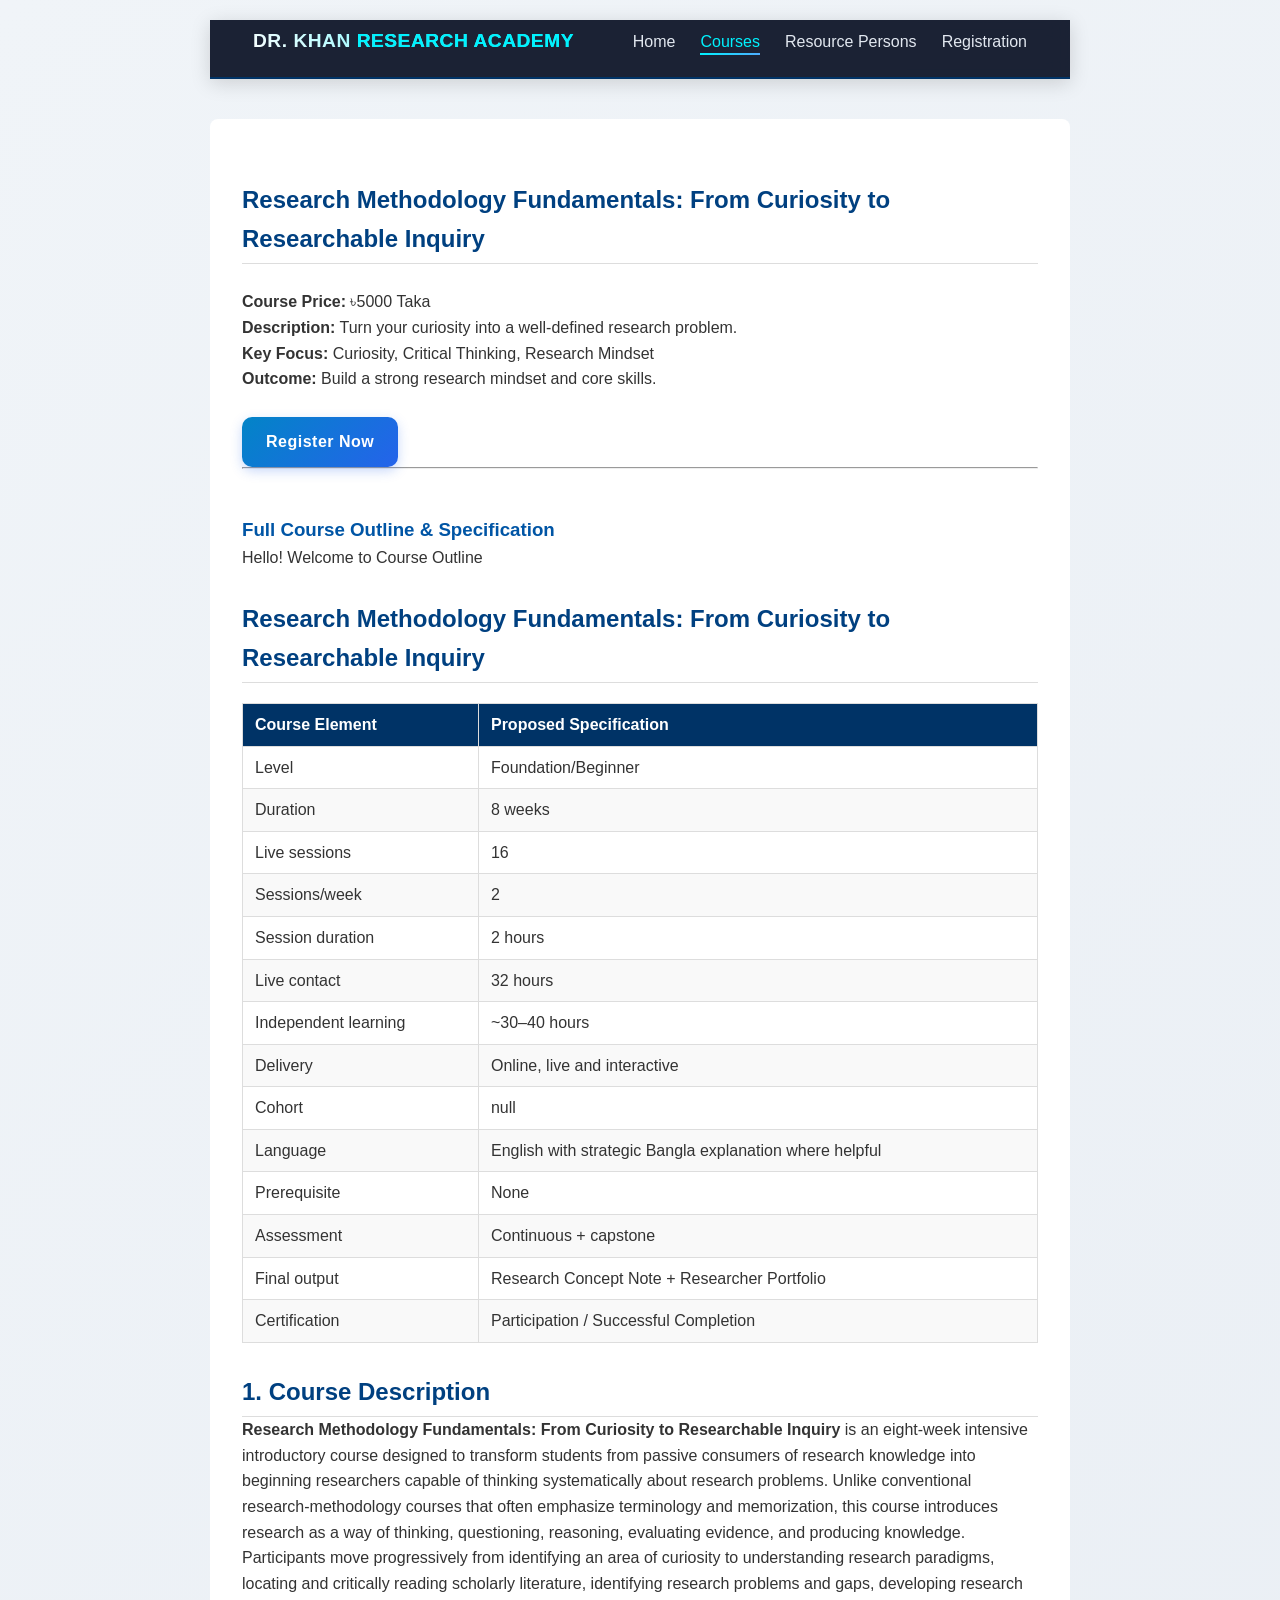
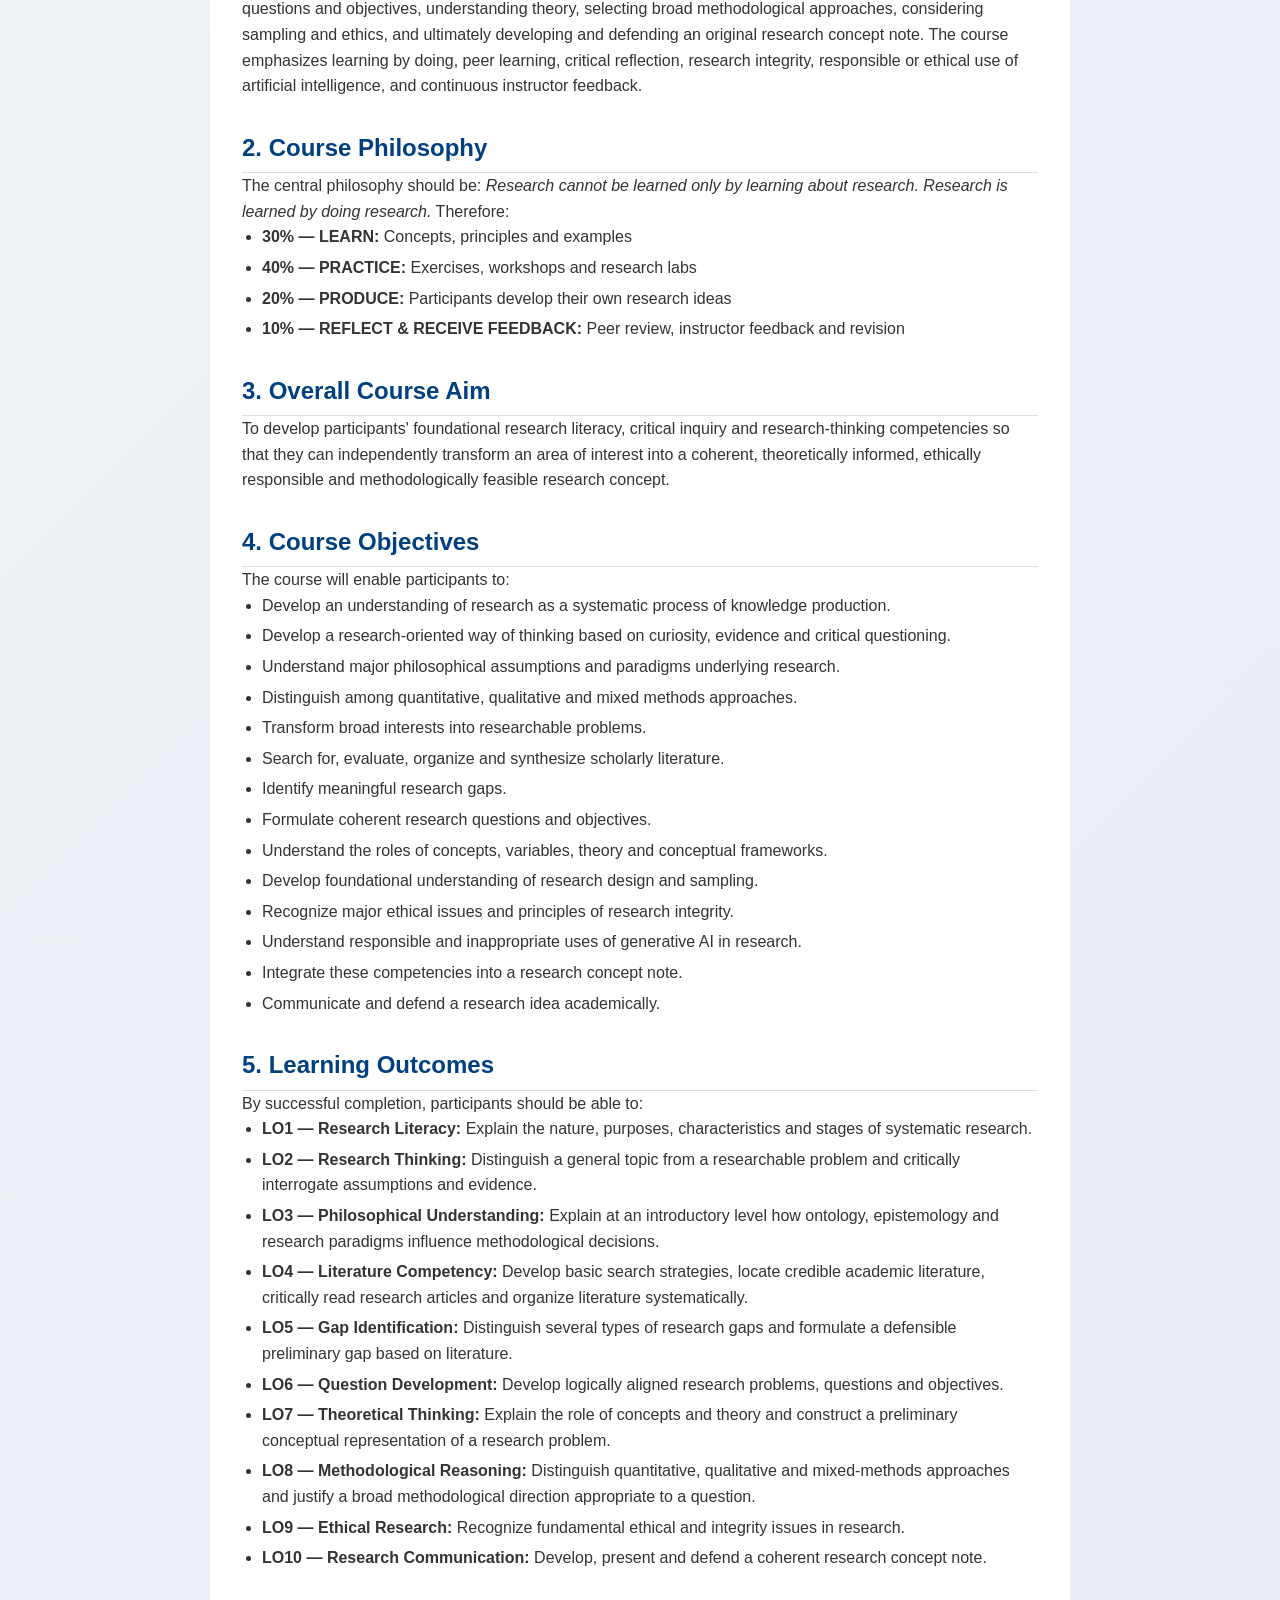
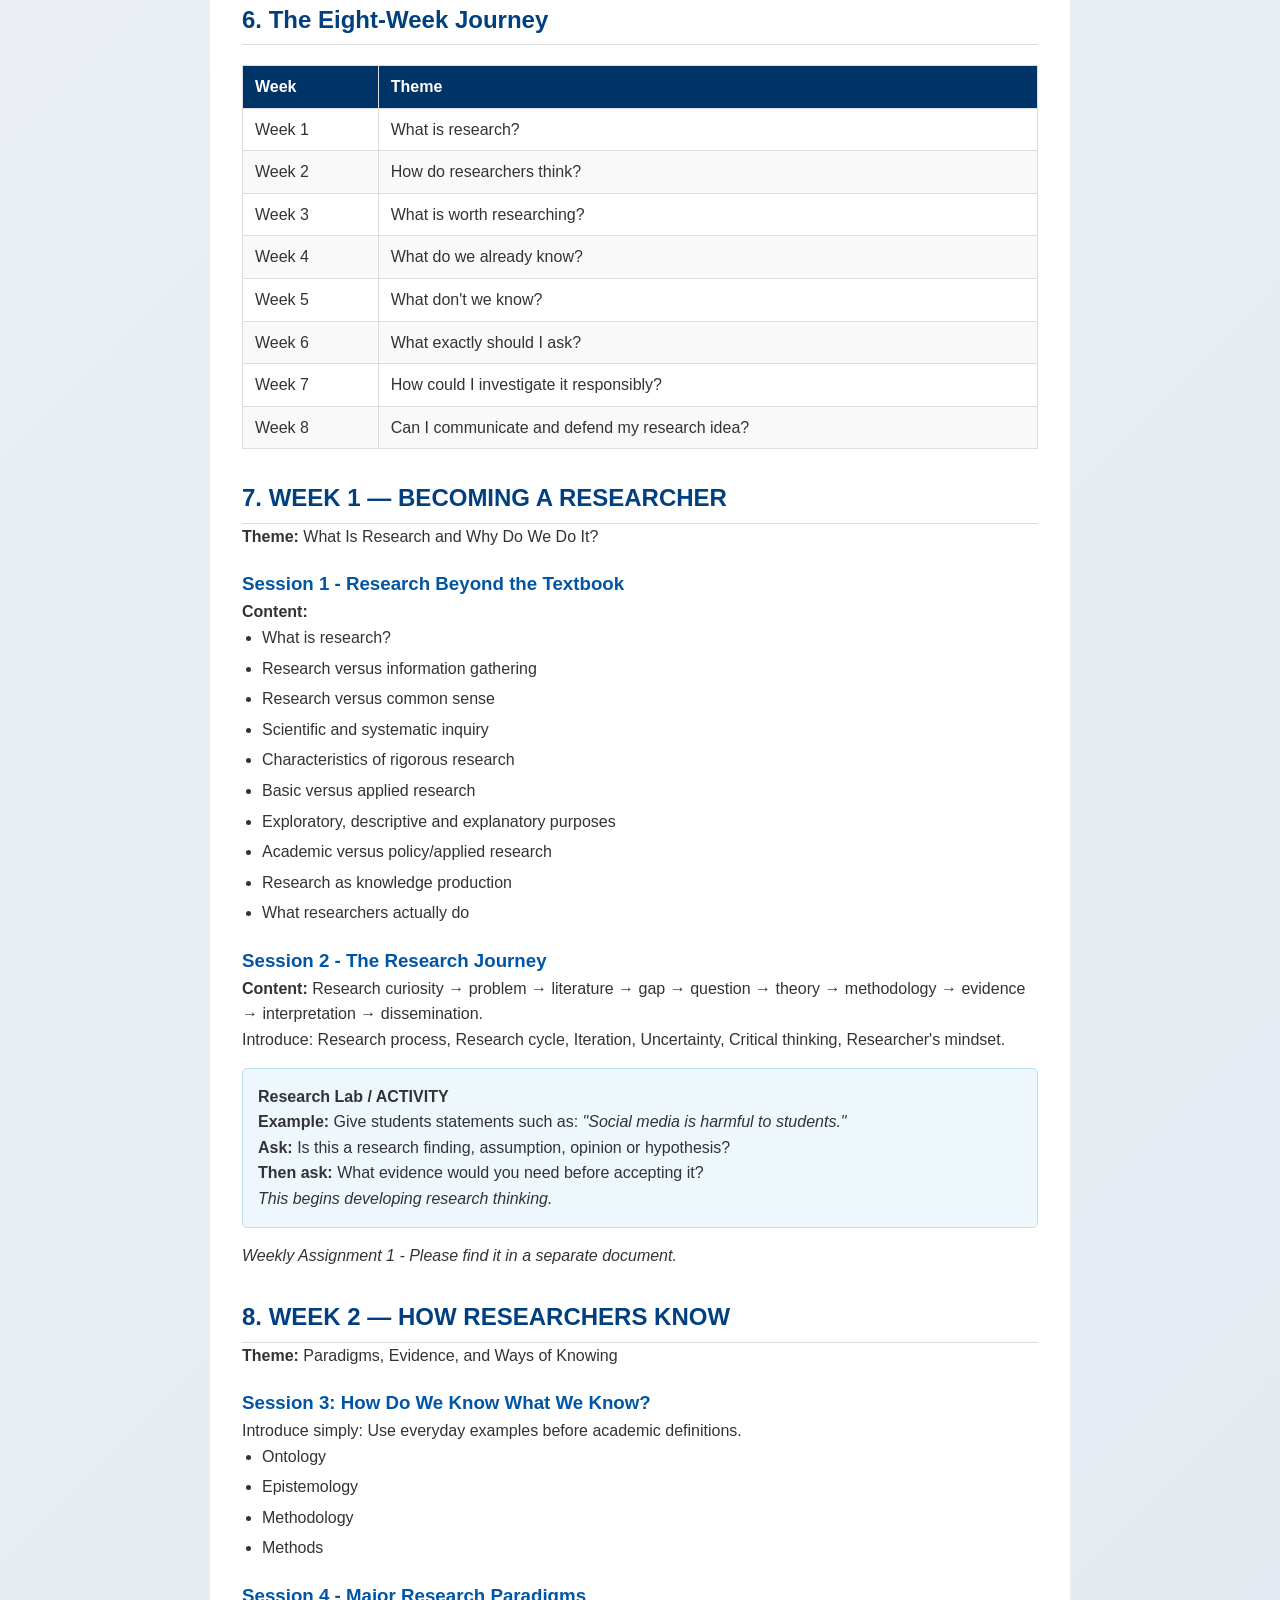
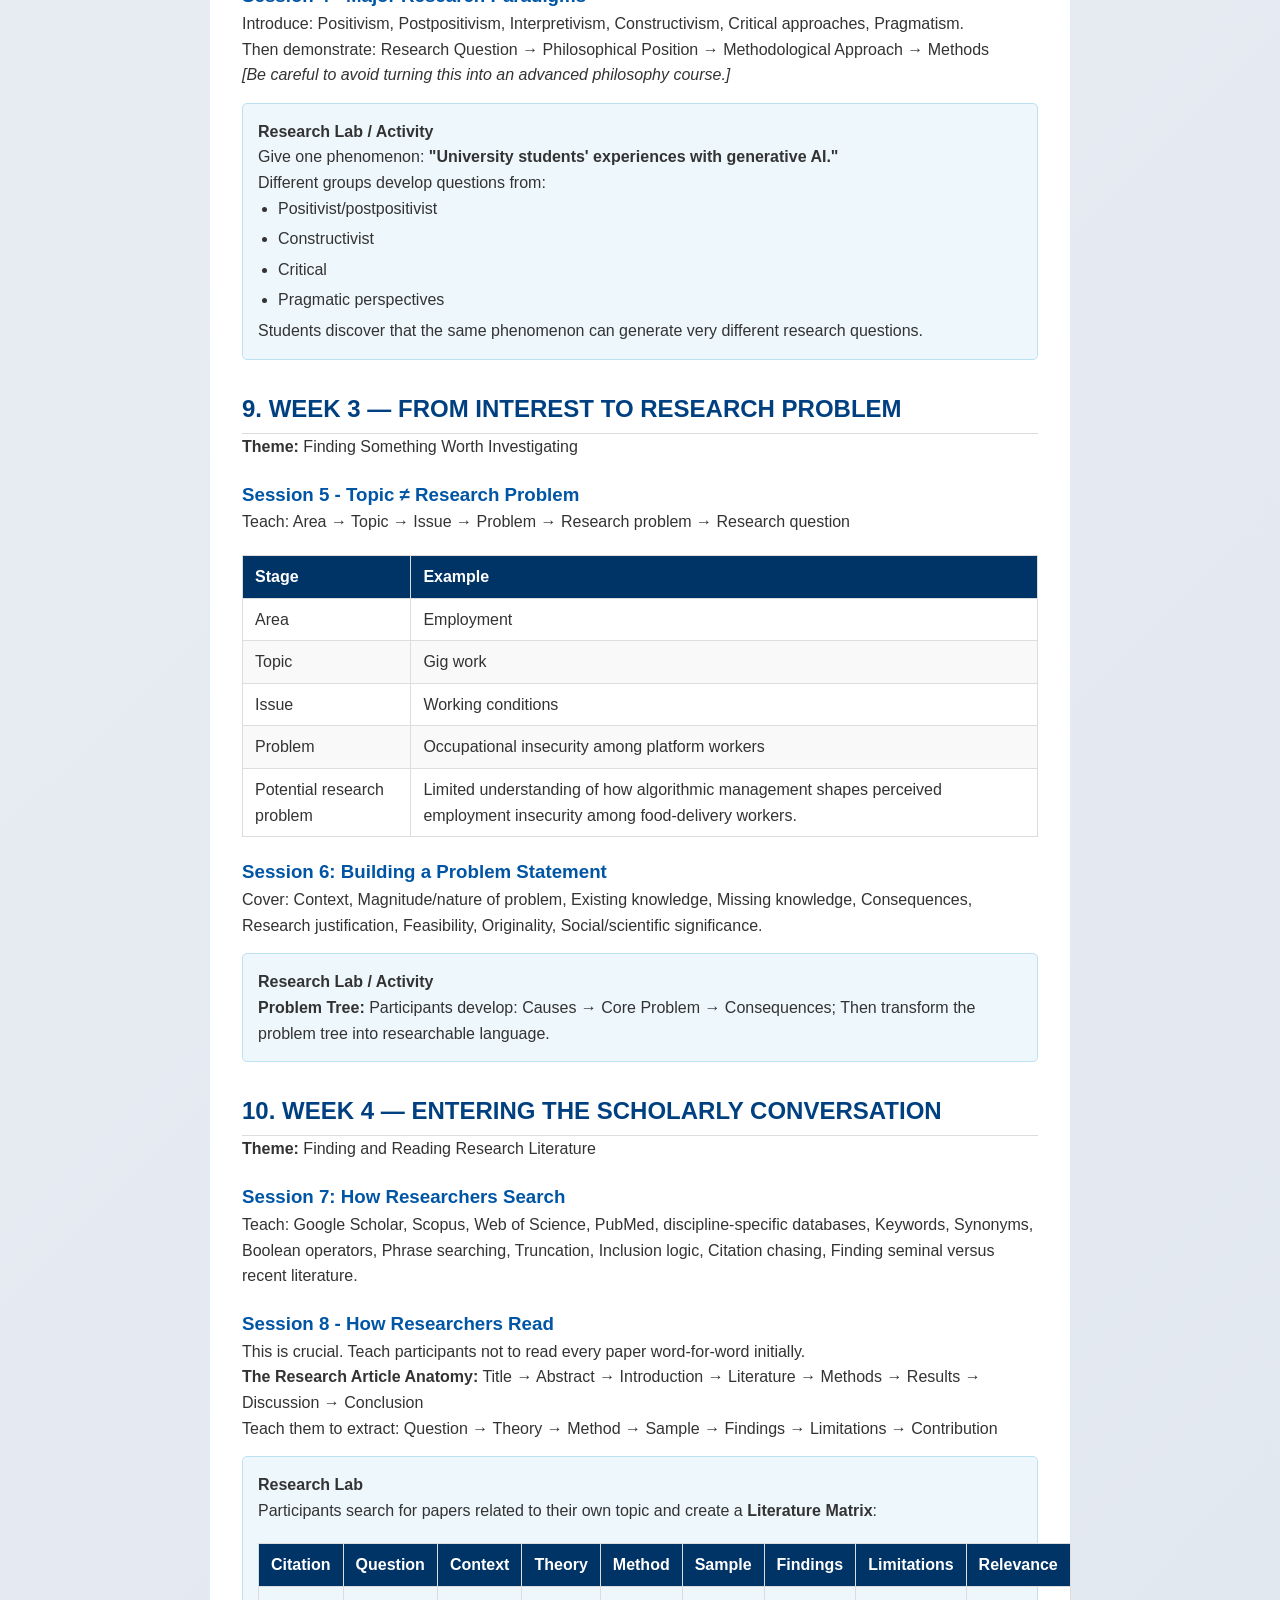
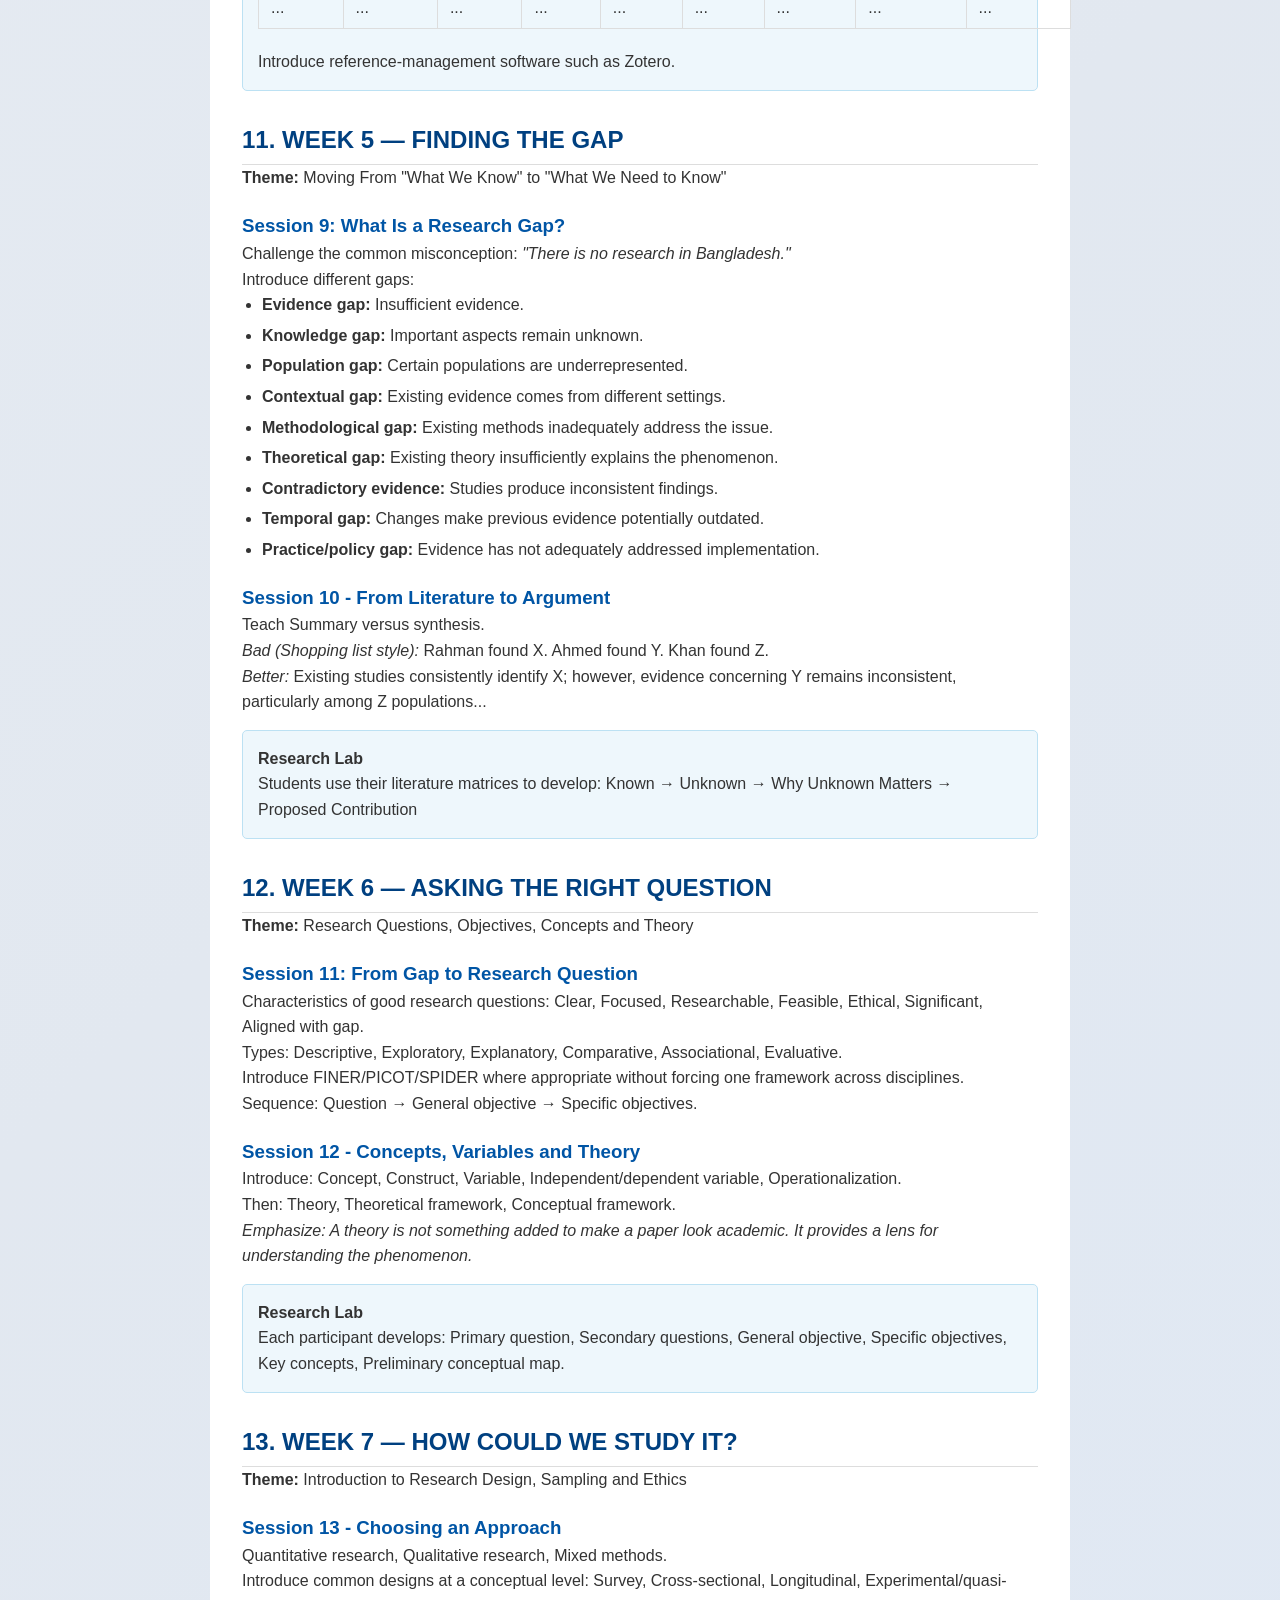
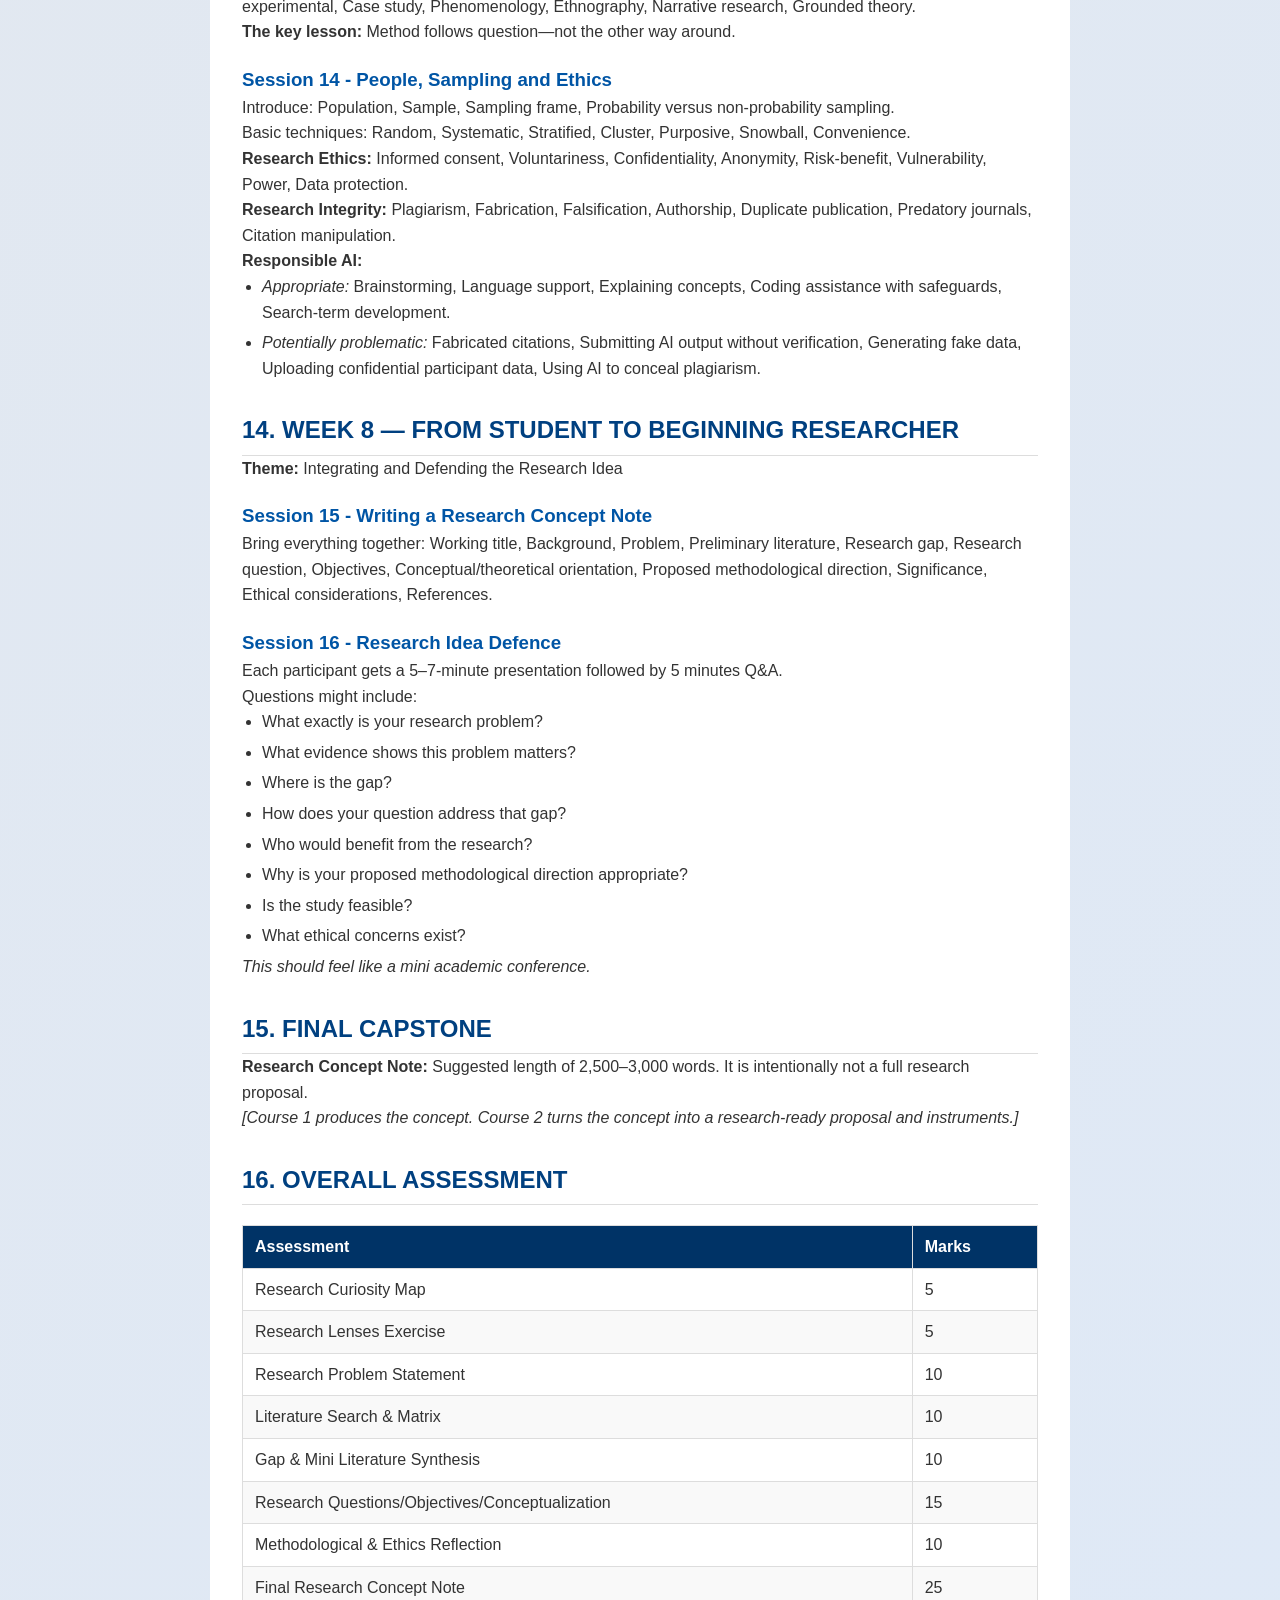
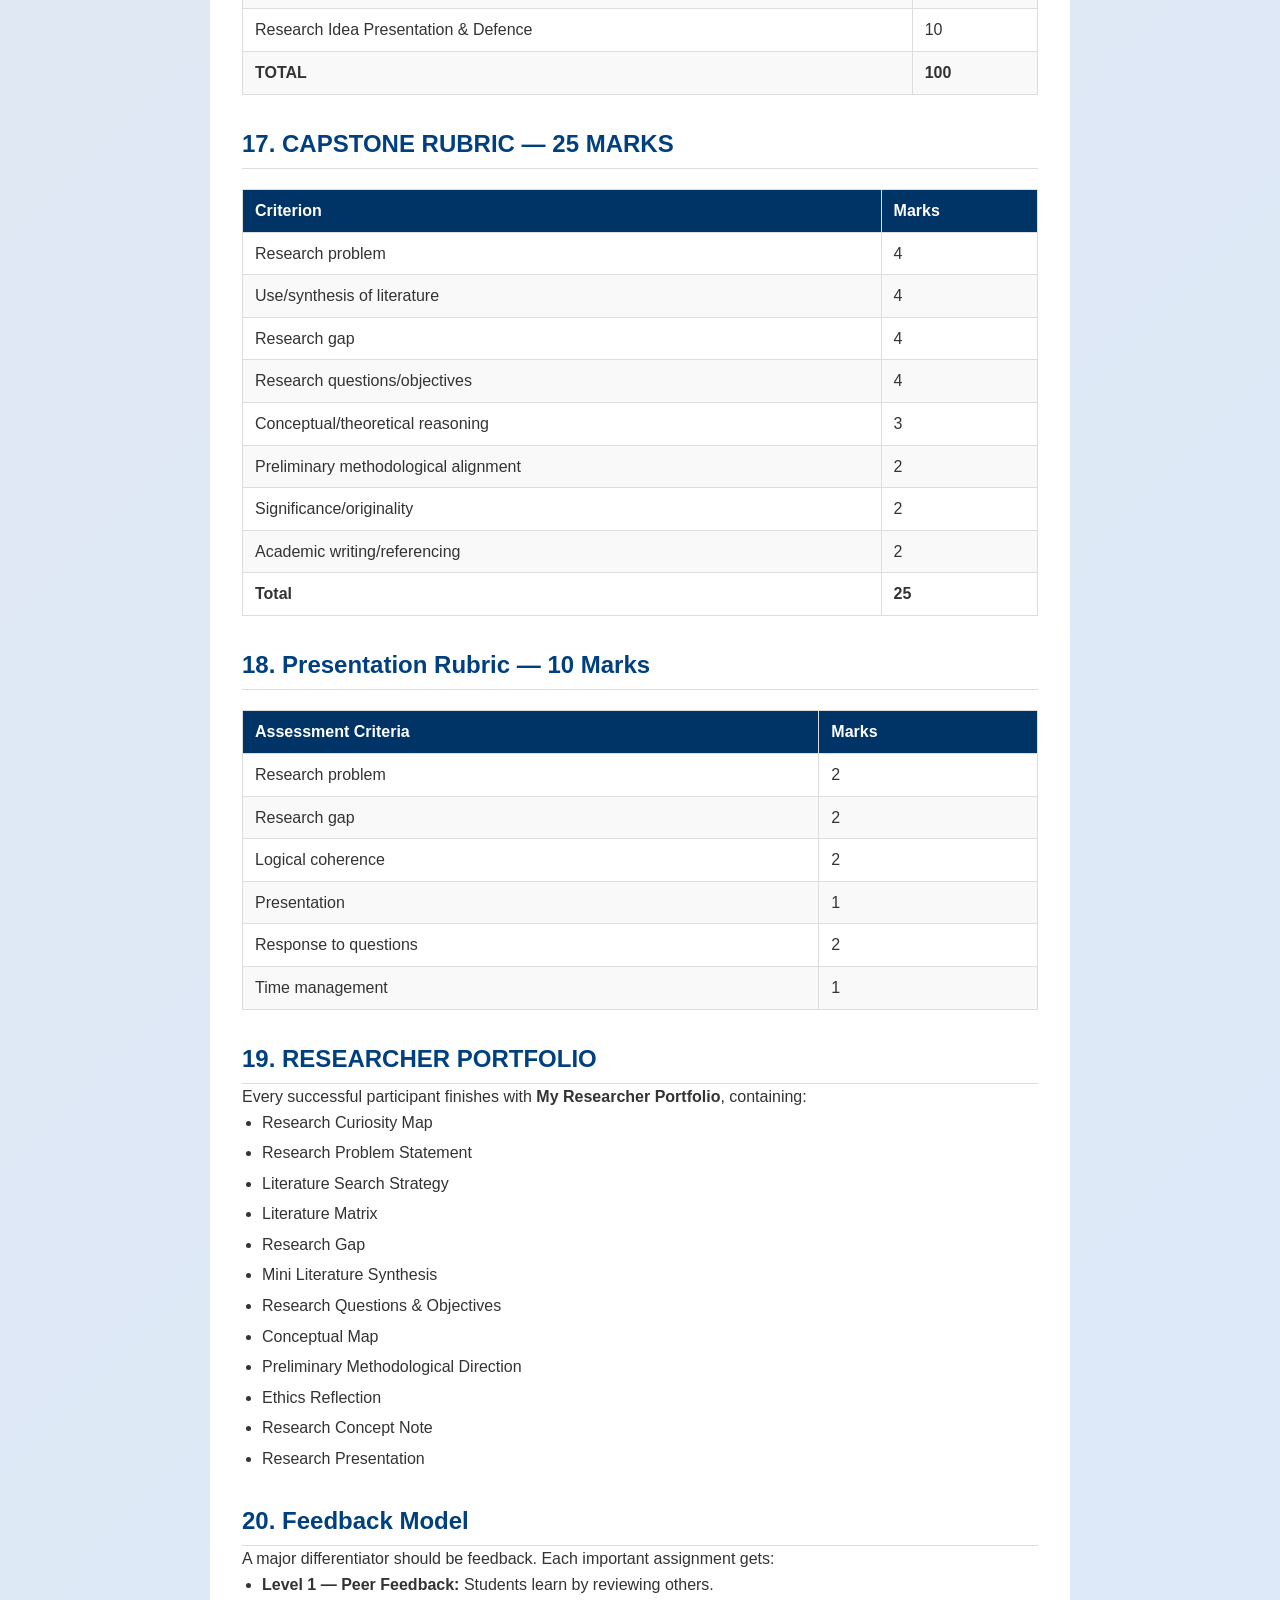
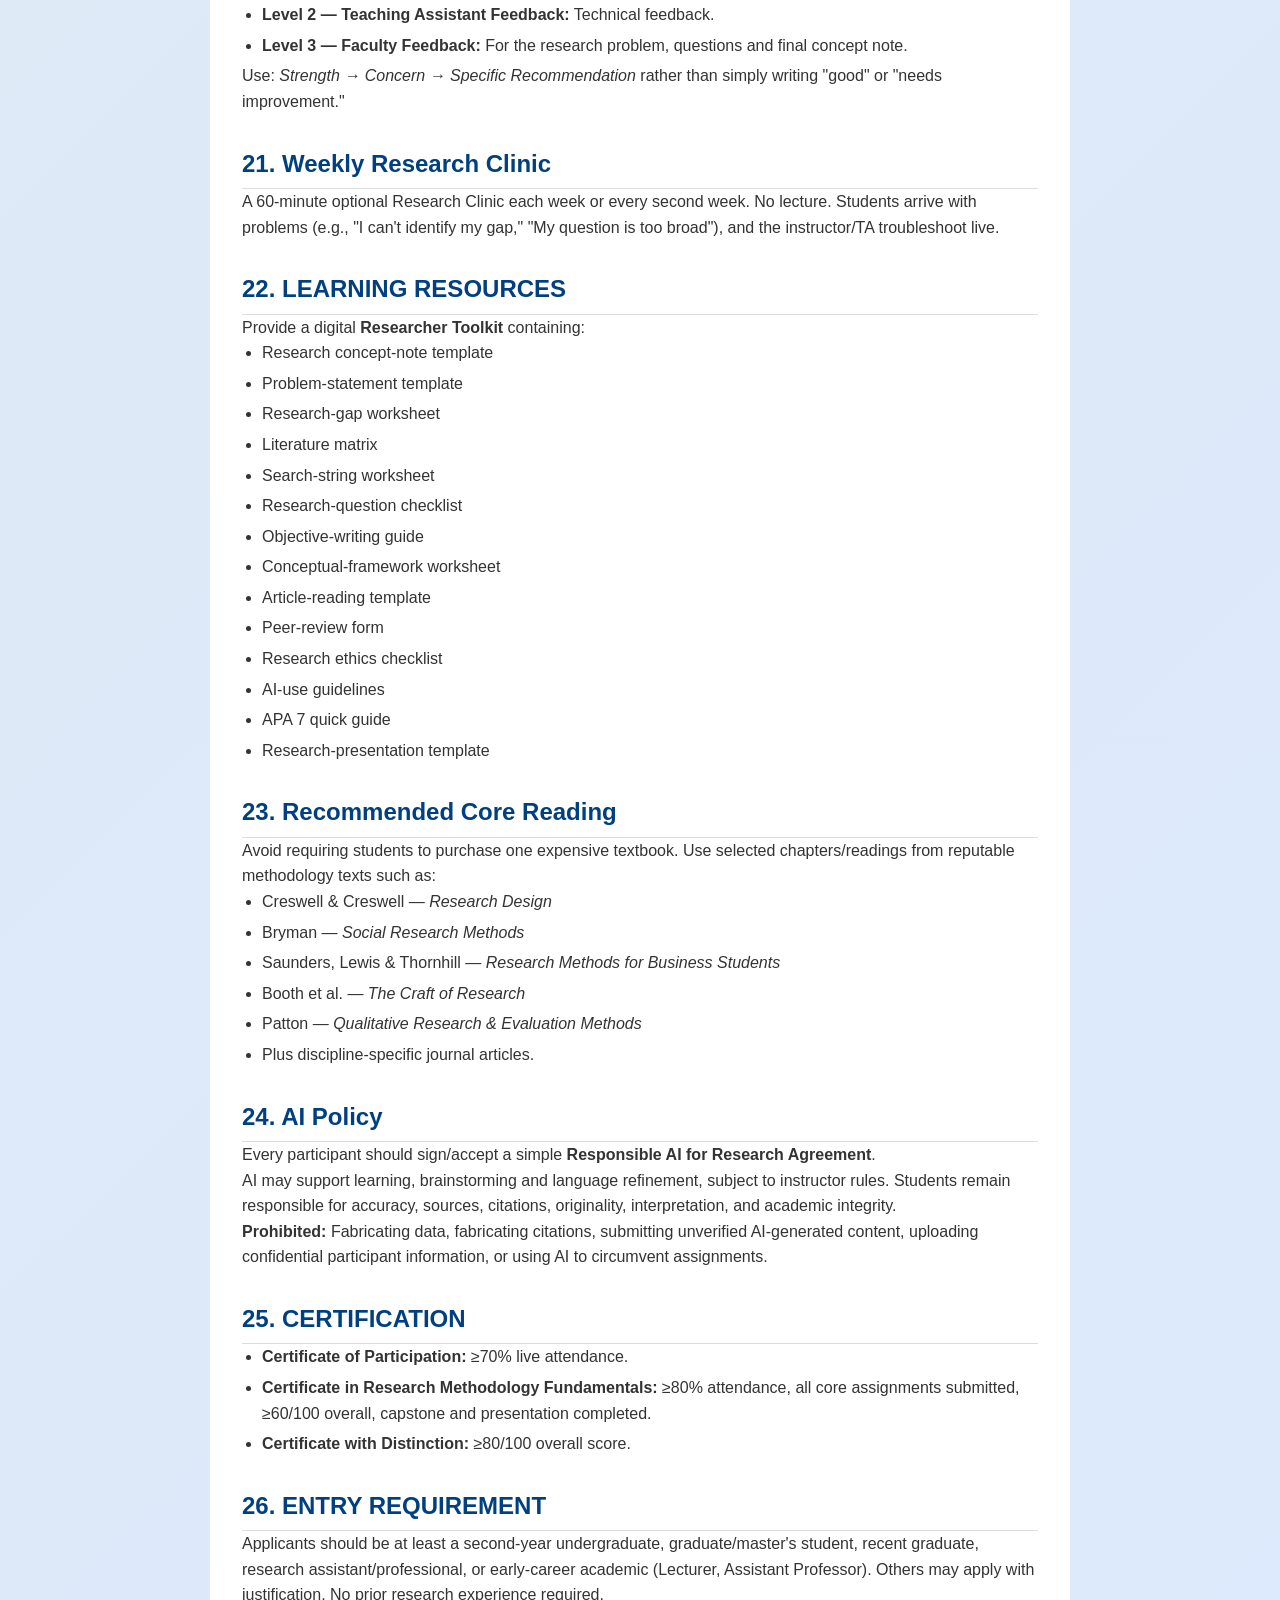
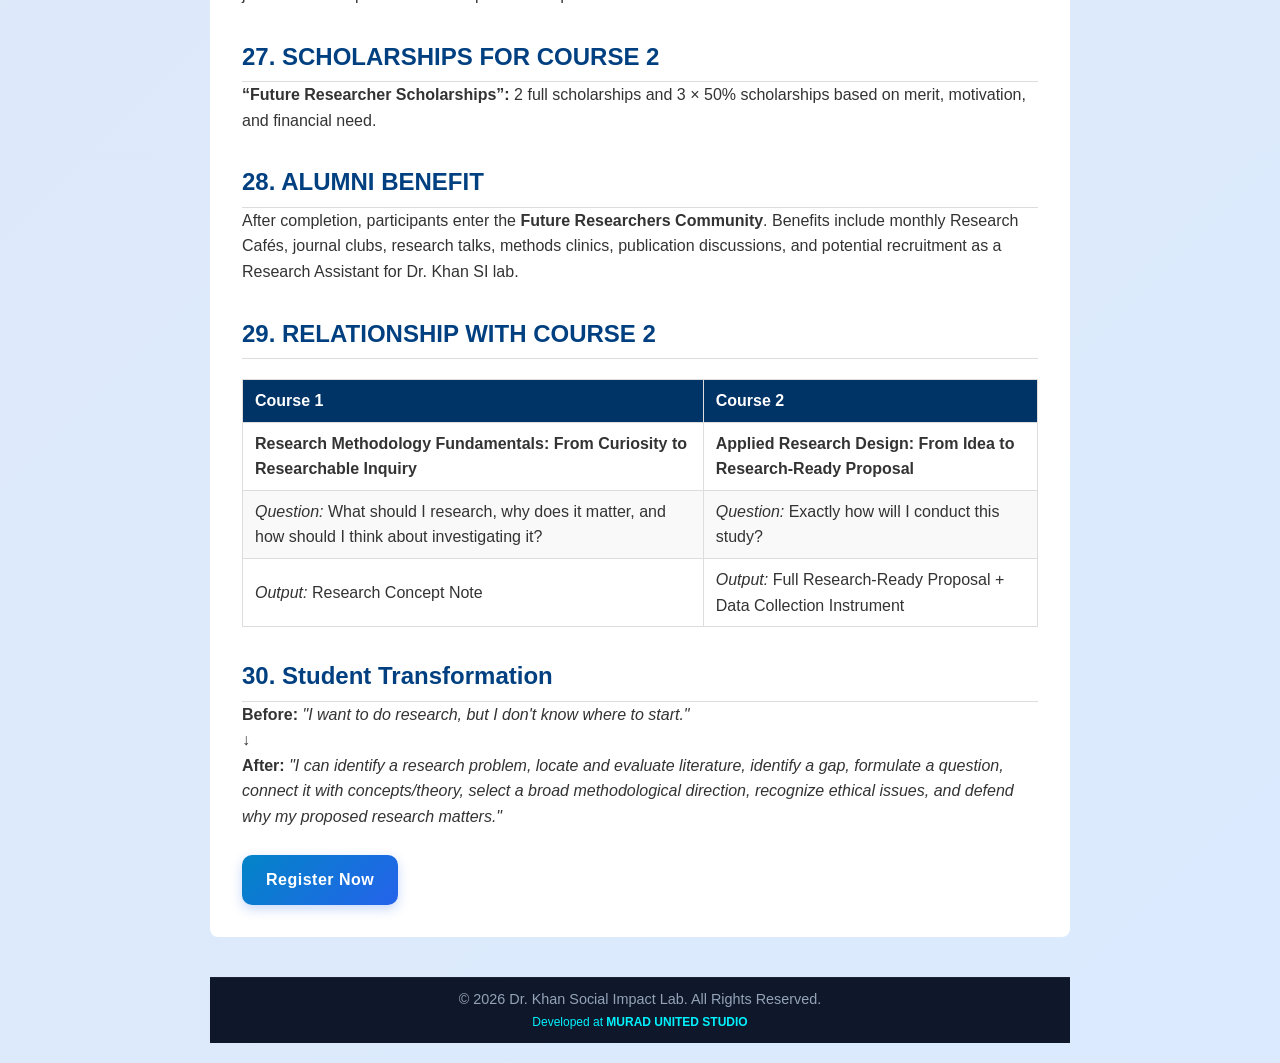
==== commit 2c04f61f: "Add files via upload" ====
--- a/course1.html
+++ b/course1.html
@@ -142,7 +142,7 @@
                     <tr><td>Live contact</td><td>32 hours</td></tr>
                     <tr><td>Independent learning</td><td>~30–40 hours</td></tr>
                     <tr><td>Delivery</td><td>Online, live and interactive</td></tr>
-                    <tr><td>Cohort</td><td>Ideally 20–30</td></tr>
+                    <tr><td>Cohort</td><td> null   </td></tr>
                     <tr><td>Language</td><td>English with strategic Bangla explanation where helpful</td></tr>
                     <tr><td>Prerequisite</td><td>None</td></tr>
                     <tr><td>Assessment</td><td>Continuous + capstone</td></tr>
--- a/style.css
+++ b/style.css
@@ -24,9 +24,8 @@
     --shadow-hover: 0 20px 30px -10px rgba(0, 242, 254, 0.25), 0 10px 15px -5px rgba(0, 0, 0, 0.1);
 }
 
-/* Background Animation */
+/* Background Animation & Base Layout */
 body {
-    background: linear-gradient(-45deg, #ee7752, #e73c7e, #23a6d5, #23d5ab);
     background: linear-gradient(135deg, #f0f4f8 0%, #e2e8f0 50%, #dbeafe 100%);
     color: var(--text-dark);
     line-height: 1.7;
@@ -189,11 +188,29 @@
     border-radius: 2px;
 }
 
-/* Grid System */
+/* General Grid System */
 .grid {
     display: grid;
     grid-template-columns: repeat(auto-fit, minmax(320px, 1fr));
     gap: 25px;
+}
+
+/* Core Pillars Specific Grid Setup (Card Center Alignment Fix) */
+.pillars {
+    text-align: center;
+}
+
+.pillars .grid {
+    display: flex;
+    flex-wrap: wrap;
+    justify-content: center;
+    gap: 25px;
+}
+
+.pillars .card {
+    flex: 1 1 280px;
+    max-width: 350px;
+    text-align: center;
 }
 
 /* Cool Cards Design */
@@ -309,6 +326,57 @@
     box-shadow: 0 6px 18px rgba(37, 99, 235, 0.4);
 }
 
+/* Hero Button Base Styling */
+.hero .btn {
+    position: relative;
+    display: inline-block;
+    padding: 14px 36px;
+    font-size: 1.1rem;
+    font-weight: 700;
+    color: #ffffff;
+    background: linear-gradient(135deg, #00f2fe 0%, #4facfe 100%);
+    border-radius: 50px;
+    text-decoration: none;
+    overflow: hidden;
+    z-index: 1;
+    box-shadow: 0 0 20px rgba(0, 242, 254, 0.4);
+    transition: all 0.4s cubic-bezier(0.175, 0.885, 0.32, 1.275);
+    border: 1px solid rgba(255, 255, 255, 0.3);
+}
+
+.hero .btn::before {
+    content: '';
+    position: absolute;
+    top: 0;
+    left: -100%;
+    width: 100%;
+    height: 100%;
+    background: linear-gradient(
+        120deg,
+        transparent,
+        rgba(255, 255, 255, 0.6),
+        transparent
+    );
+    transition: all 0.6s ease;
+    animation: shineEffect 3s infinite;
+}
+
+.hero .btn:hover {
+    transform: translateY(-5px) scale(1.05);
+    box-shadow: 0 10px 30px rgba(0, 242, 254, 0.8), 0 0 15px rgba(255, 255, 255, 0.5);
+    background: linear-gradient(135deg, #4facfe 0%, #00f2fe 100%);
+}
+
+.hero .btn:active {
+    transform: translateY(-2px) scale(0.98);
+}
+
+@keyframes shineEffect {
+    0% { left: -100%; }
+    20% { left: 100%; }
+    100% { left: 100%; }
+}
+
 /* Contact Details Page Styling */
 .contact-info {
     background: white;
@@ -334,13 +402,15 @@
     background: #0f172a;
     color: #94a3b8;
     text-align: center;
-    padding: 2rem 0;
-    margin-top: 4rem;
+    padding: 0.6rem 0;
+    margin-top: 1.5rem;
     border-top: 1px solid rgba(255, 255, 255, 0.05);
 }
 
 footer p {
-    font-size: 0.95rem;
+    font-size: 0.90rem;
+    line-height: 1.4; 
+    margin: 2px 0;
 }
 
 footer small {
@@ -367,63 +437,185 @@
         font-size: 1rem;
     }
 }
-/* Hero Button Base Styling */
-.hero .btn {
-    position: relative;
+/* ==========================================
+   OUR SUCCESSORS SLIDER STYLES (FIXED)
+   ========================================== */
+
+/* Slider Main Section */
+.successors-section {
+    max-width: 1200px;
+    margin: 3rem auto;
+    padding: 0 20px;
+    position: relative;
+}
+
+.section-subtitle {
+    text-align: center;
+    color: var(--text-muted);
+    margin-top: -1.5rem;
+    margin-bottom: 2rem;
+    font-size: 1rem;
+}
+
+/* Slider Wrapper */
+.slider-wrapper {
+    position: relative;
+    display: flex;
+    align-items: center;
+}
+
+/* Main Horizontal Scroll Slider Container */
+.successor-slider {
+    display: flex;
+    gap: 20px;
+    overflow-x: auto;
+    scroll-behavior: smooth;
+    padding: 15px 5px;
+    width: 100%;
+    
+    /* Scrollbar hide */
+    -ms-overflow-style: none;
+    scrollbar-width: none;
+}
+
+.successor-slider::-webkit-scrollbar {
+    display: none;
+}
+
+/* Successor Individual Card Setup */
+.successor-card {
+    flex: 0 0 calc(33.333% - 14px); /* Show 3 cards on desktop */
+    min-width: 280px;
+    background: #ffffff;
+    border-radius: 16px;
+    padding: 1.5rem;
+    box-shadow: var(--shadow-soft);
+    border: 1px solid rgba(226, 232, 240, 0.8);
+    display: flex;
+    flex-direction: column;
+    align-items: center;
+    text-align: center;
+    transition: all 0.3s ease;
+}
+
+.successor-card:hover {
+    transform: translateY(-5px);
+    box-shadow: var(--shadow-hover);
+    border-color: rgba(0, 242, 254, 0.4);
+}
+
+.successor-img {
+    width: 130px;
+    height: 130px;
+    border-radius: 50%;
+    object-fit: cover;
+    margin-bottom: 12px;
+    border: 3px solid var(--accent-cyan);
+    box-shadow: 0 4px 10px rgba(0, 242, 254, 0.3);
+}
+
+.successor-info h3 {
+    font-size: 1.15rem;
+    color: var(--text-dark);
+    margin-bottom: 2px;
+}
+
+.successor-info .role {
+    font-size: 0.9rem;
+    font-weight: 600;
+    color: #0284c7;
+}
+
+.successor-info .institution {
+    font-size: 0.85rem;
+    color: var(--text-muted);
+    margin-bottom: 8px;
+}
+
+.country-badge {
     display: inline-block;
-    padding: 14px 36px;
-    font-size: 1.1rem;
-    font-weight: 700;
+    background: #f1f5f9;
+    padding: 3px 10px;
+    border-radius: 12px;
+    font-size: 0.78rem;
+    font-weight: 600;
+    color: #334155;
+    margin-bottom: 12px;
+}
+
+.quote {
+    font-size: 0.85rem;
+    font-style: italic;
+    color: #475569;
+    line-height: 1.5;
+    position: relative;
+    margin-top: auto;
+}
+
+/* Arrow Navigation Buttons */
+.slider-btn {
+    position: absolute;
+    top: 50%;
+    transform: translateY(-50%);
+    width: 42px;
+    height: 42px;
+    background: #ffffff;
+    border: 1px solid rgba(0, 242, 254, 0.4);
+    color: #0f172a;
+    border-radius: 50%;
+    cursor: pointer;
+    z-index: 10;
+    font-size: 1.2rem;
+    display: flex;
+    align-items: center;
+    justify-content: center;
+    box-shadow: 0 4px 12px rgba(0, 0, 0, 0.15);
+    transition: all 0.3s ease;
+}
+
+.slider-btn:hover {
+    background: var(--accent-cyan);
     color: #ffffff;
-    background: linear-gradient(135deg, #00f2fe 0%, #4facfe 100%);
-    border-radius: 50px; /* পিল শেইপ বাটন */
-    text-decoration: none;
-    overflow: hidden;
-    z-index: 1;
-    box-shadow: 0 0 20px rgba(0, 242, 254, 0.4);
-    transition: all 0.4s cubic-bezier(0.175, 0.885, 0.32, 1.275);
-    border: 1px solid rgba(255, 255, 255, 0.3);
-}
-
-/* Shimmering Light Effect Pass (আলোর ঝলকানি অ্যানিমেশন) */
-.hero .btn::before {
-    content: '';
-    position: absolute;
-    top: 0;
-    left: -100%;
-    width: 100%;
-    height: 100%;
-    background: linear-gradient(
-        120deg,
-        transparent,
-        rgba(255, 255, 255, 0.6),
-        transparent
-    );
-    transition: all 0.6s ease;
-    animation: shineEffect 3s infinite;
-}
-
-/* Hover State Animations */
-.hero .btn:hover {
-    transform: translateY(-5px) scale(1.05); /* মাউস নিলে কিছুটা উপরে উঠবে ও বড় হবে */
-    box-shadow: 0 10px 30px rgba(0, 242, 254, 0.8), 0 0 15px rgba(255, 255, 255, 0.5); /* গ্লো বাড়বে */
-    background: linear-gradient(135deg, #4facfe 0%, #00f2fe 100%);
-}
-
-/* Click Active State */
-.hero .btn:active {
-    transform: translateY(-2px) scale(0.98);
-}
-
-/* Keyframe Animation for Continuous Light Sweep */
-@keyframes shineEffect {
-    0% {
-        left: -100%;
+    box-shadow: 0 6px 18px rgba(0, 242, 254, 0.5);
+    transform: translateY(-50%) scale(1.1);
+}
+
+.prev-btn { left: -15px; }
+.next-btn { right: -15px; }
+
+/* Pagination Dots */
+.slider-dots {
+    display: flex;
+    justify-content: center;
+    gap: 8px;
+    margin-top: 18px;
+}
+
+.dot {
+    width: 10px;
+    height: 10px;
+    background: #cbd5e1;
+    border-radius: 20px;
+    cursor: pointer;
+    transition: all 0.3s ease;
+}
+
+.dot.active {
+    background: linear-gradient(90deg, var(--accent-cyan), var(--accent-blue));
+    width: 28px;
+}
+
+/* Responsive adjustments */
+@media (max-width: 992px) {
+    .successor-card {
+        flex: 0 0 calc(50% - 10px);
     }
-    20% {
-        left: 100%;
+}
+
+@media (max-width: 640px) {
+    .successor-card {
+        flex: 0 0 100%;
     }
-    100% {
-        left: 100%;
-    }
+    .prev-btn { left: -5px; }
+    .next-btn { right: -5px; }
 }
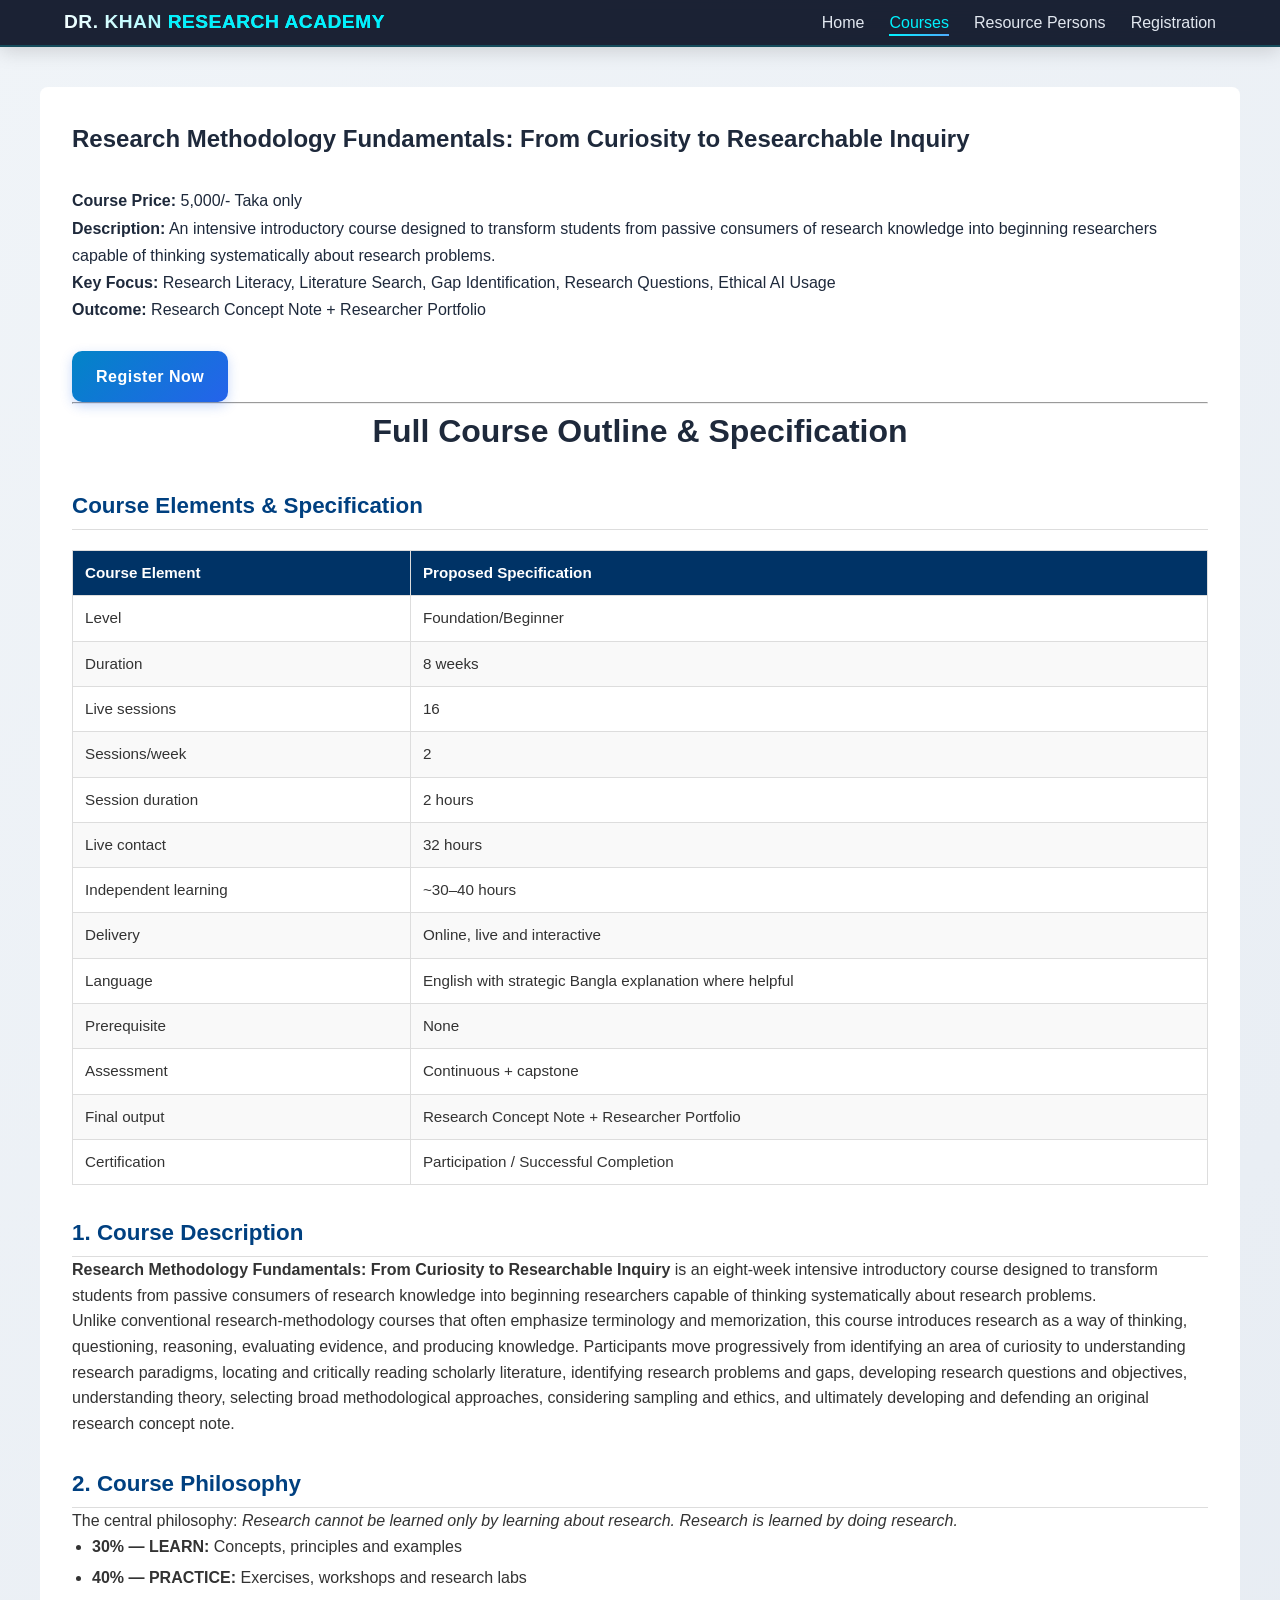
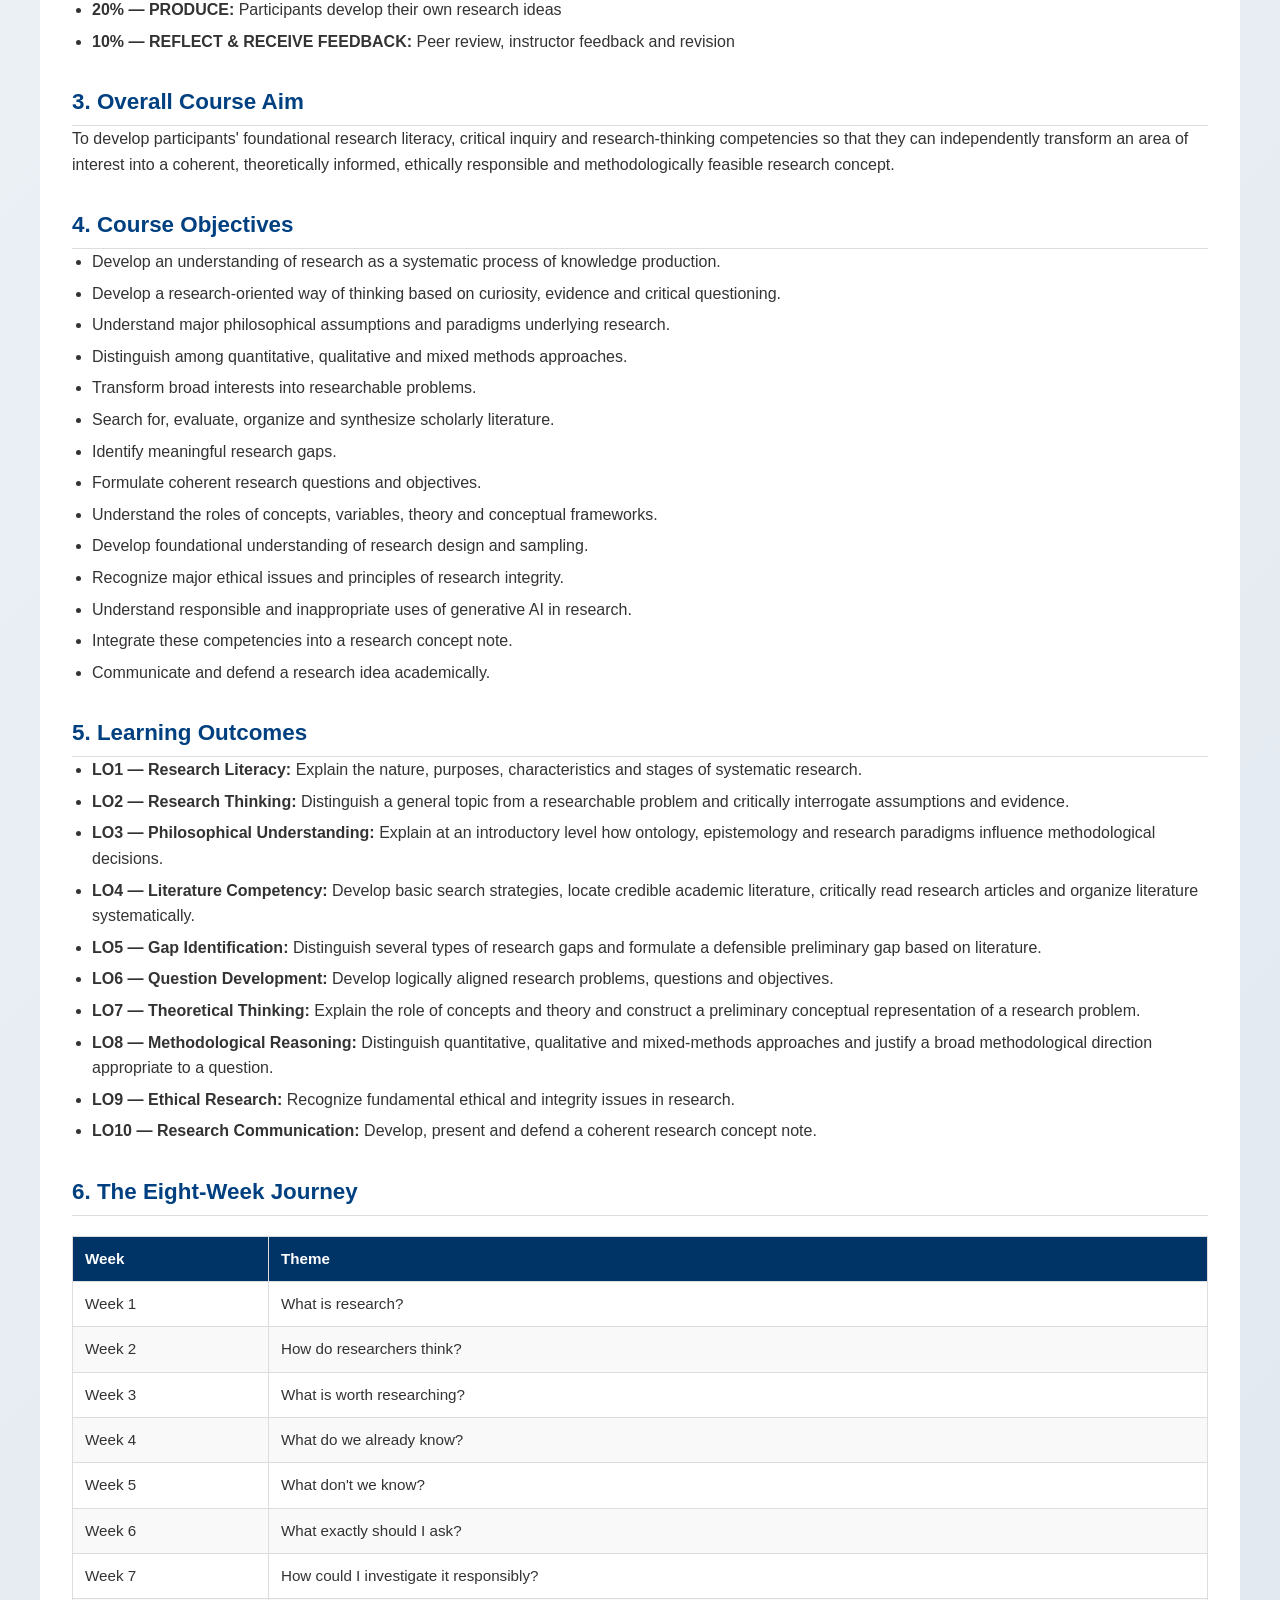
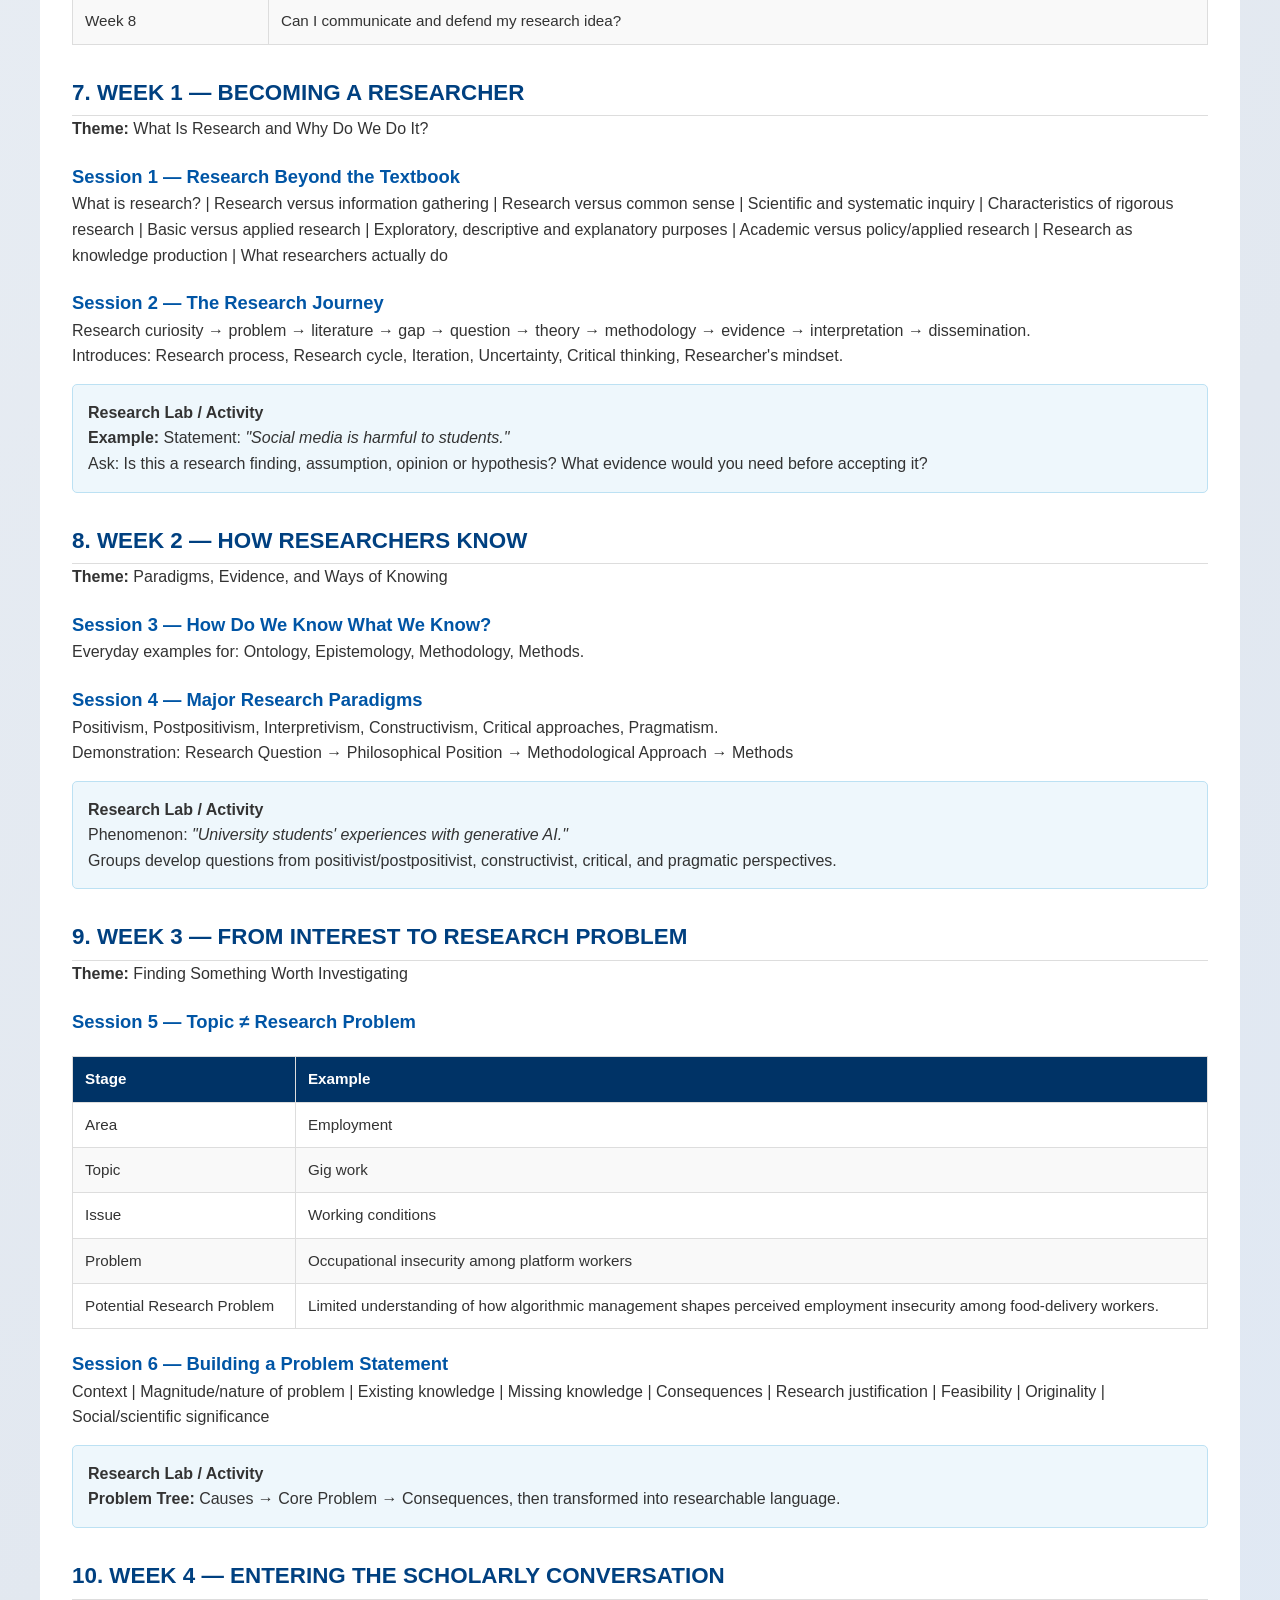
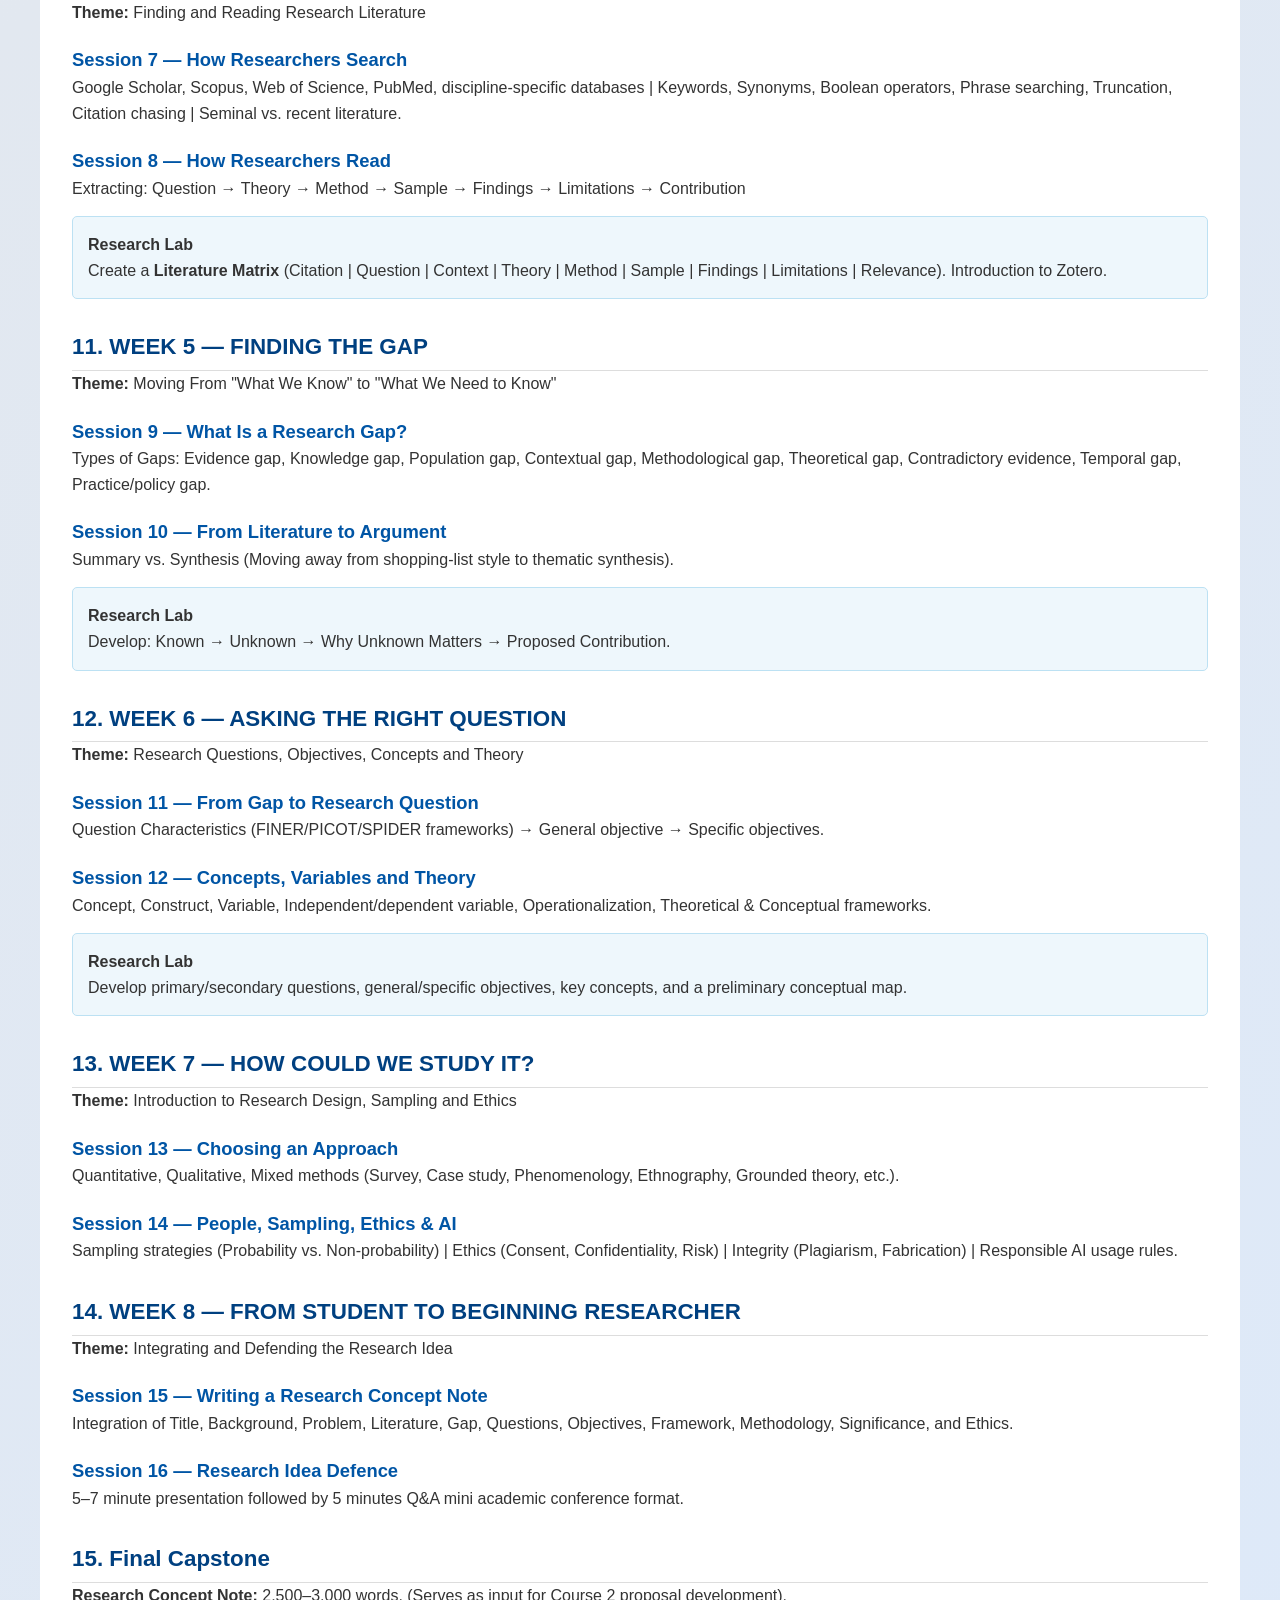
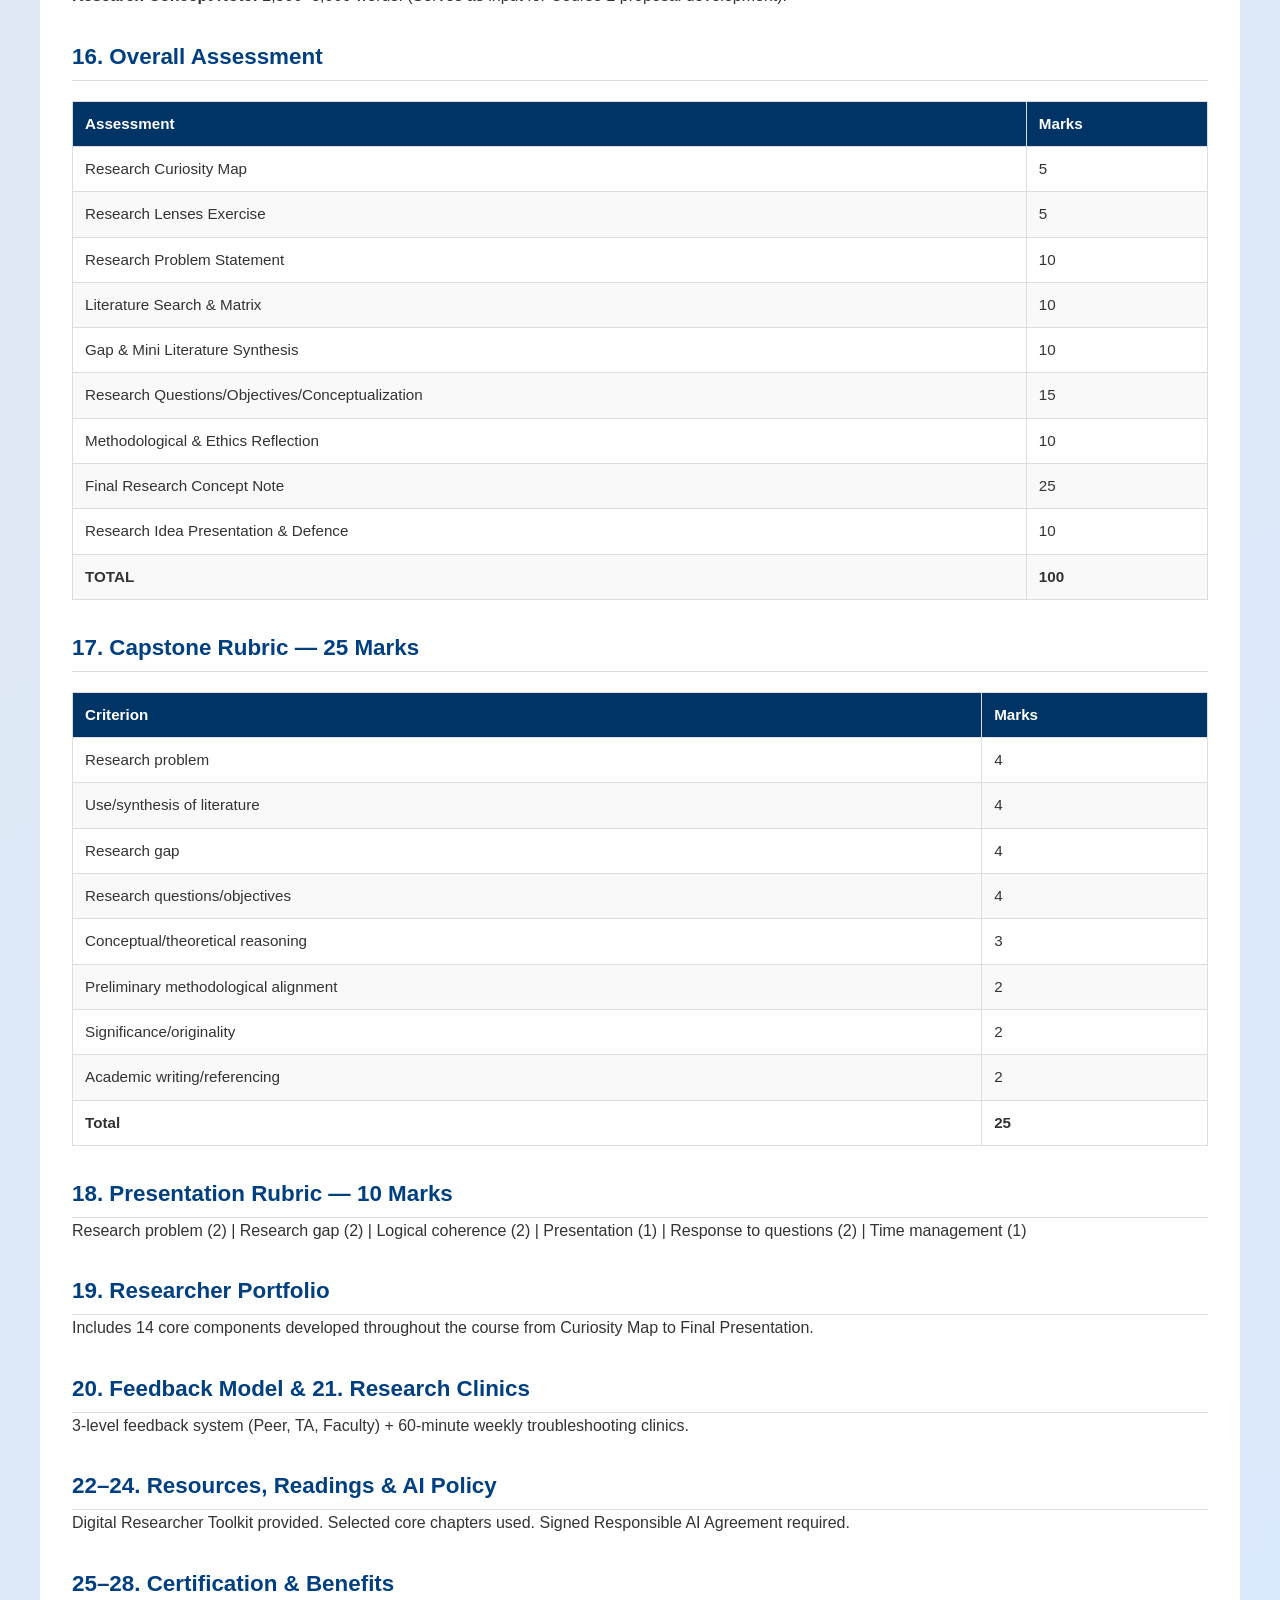
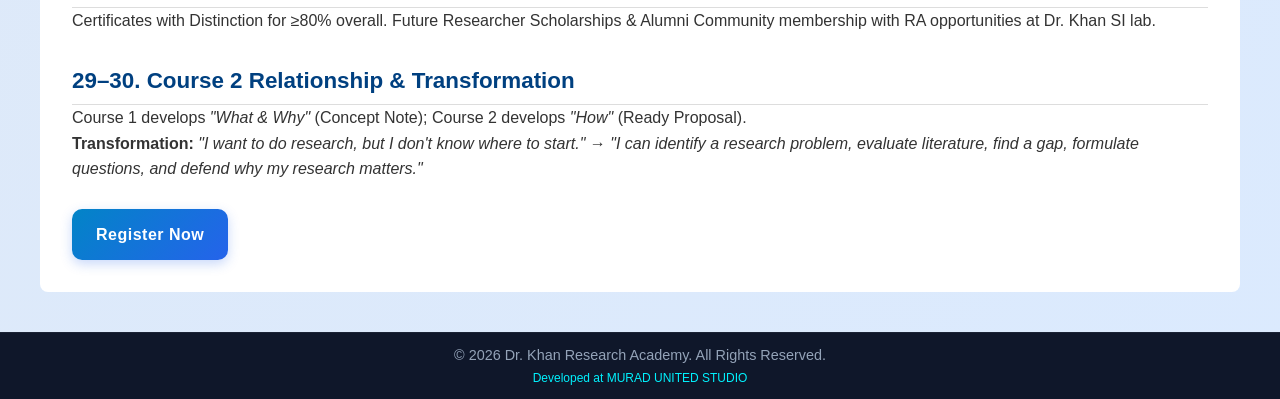
==== commit b3043fec: "Update course1.html" ====
--- a/course1.html
+++ b/course1.html
@@ -3,8 +3,105 @@
 <head>
     <meta charset="UTF-8">
     <meta name="viewport" content="width=device-width, initial-scale=1.0">
-    <title>Course Details - Dr. Khan Research Academy</title>
+    <title>Course 1 Details - Dr. Khan Research Academy</title>
     <link rel="stylesheet" href="style.css">
+    <style>
+        .syllabus-container {
+            font-family: Arial, sans-serif;
+            line-height: 1.6;
+            color: #333;
+            margin-top: 20px;
+        }
+        .syllabus-container header {
+            border-bottom: 2px solid #003366;
+            padding-bottom: 15px;
+            margin-bottom: 25px;
+        }
+        .syllabus-container h1 {
+            color: #003366;
+            margin-bottom: 5px;
+            font-size: 1.8rem;
+        }
+        .syllabus-container h2 {
+            color: #004080;
+            border-bottom: 1px solid #ddd;
+            padding-bottom: 5px;
+            margin-top: 30px;
+            font-size: 1.4rem;
+        }
+        .syllabus-container h3 {
+            color: #0055a5;
+            margin-top: 20px;
+            font-size: 1.15rem;
+        }
+        .syllabus-container .subtitle {
+            font-size: 1.1em;
+            font-weight: bold;
+            color: #555;
+        }
+        .syllabus-container .tagline {
+            font-style: italic;
+            color: #0055a5;
+            font-weight: bold;
+            margin: 10px 0;
+        }
+        
+        /* Mobile-friendly Responsive Table Rules */
+        .table-responsive {
+            width: 100%;
+            overflow-x: auto;
+            -webkit-overflow-scrolling: touch;
+            margin: 20px 0;
+        }
+        .syllabus-container table {
+            width: 100%;
+            border-collapse: collapse;
+            min-width: 500px;
+        }
+        .syllabus-container th, .syllabus-container td {
+            border: 1px solid #dddddd;
+            text-align: left;
+            padding: 10px 12px;
+            font-size: 0.95rem;
+        }
+        .syllabus-container th {
+            background-color: #003366;
+            color: white;
+        }
+        .syllabus-container tr:nth-child(even) {
+            background-color: #f9f9f9;
+        }
+        .syllabus-container .activity-box {
+            background-color: #eef7fc;
+            border: 1px solid #bce1f3;
+            padding: 15px;
+            border-radius: 5px;
+            margin: 15px 0;
+        }
+        .syllabus-container ul, .syllabus-container ol {
+            padding-left: 20px;
+        }
+        .syllabus-container li {
+            margin-bottom: 6px;
+        }
+
+        /* Mobile Adjustments */
+        @media screen and (max-width: 600px) {
+            .syllabus-container h1 {
+                font-size: 1.4rem;
+            }
+            .syllabus-container h2 {
+                font-size: 1.2rem;
+            }
+            .syllabus-container h3 {
+                font-size: 1.05rem;
+            }
+            .syllabus-container th, .syllabus-container td {
+                padding: 8px 10px;
+                font-size: 0.88rem;
+            }
+        }
+    </style>
 </head>
 <body>
 
@@ -27,653 +124,356 @@
     <div class="container" style="background: white; padding: 2rem; border-radius: 8px;">
         <h2>Research Methodology Fundamentals: From Curiosity to Researchable Inquiry</h2>
         <br>
-        <p><strong>Course Price:</strong> ৳5000 Taka</p>
-        <p><strong>Description:</strong> Turn your curiosity into a well-defined research problem.</p>
-        <p><strong>Key Focus:</strong> Curiosity, Critical Thinking, Research Mindset</p>
-        <p><strong>Outcome:</strong> Build a strong research mindset and core skills.</p>
-		<br>
-        <a href="registration.html" class="btn">Register Now</a>
+		<p><strong>Course Price:</strong> 5,000/- Taka only </p>
+        <p><strong>Description:</strong> An intensive introductory course designed to transform students from passive consumers of research knowledge into beginning researchers capable of thinking systematically about research problems.</p>
+        <p><strong>Key Focus:</strong> Research Literacy, Literature Search, Gap Identification, Research Questions, Ethical AI Usage</p>
+        <p><strong>Outcome:</strong> Research Concept Note + Researcher Portfolio</p>
+       <br>
+        <a href="registration.html" class="btn" align="center">Register Now</a>
+        <br><hr>
         
-        <br><hr><br>
-        
-        <h3>Full Course Outline & Specification </h3>
-        <p> Hello! Welcome to Course Outline </p>
+        <h1 align="center";>Full Course Outline & Specification</h1>
+
+        <div class="syllabus-container">
+     
+            <main>
+                <section>
+                    <h2>Course Elements & Specification</h2>
+                    <div class="table-responsive">
+                        <table>
+                            <thead>
+                                <tr>
+                                    <th>Course Element</th>
+                                    <th>Proposed Specification</th>
+                                </tr>
+                            </thead>
+                            <tbody>
+                                <tr><td>Level</td><td>Foundation/Beginner</td></tr>
+                                <tr><td>Duration</td><td>8 weeks</td></tr>
+                                <tr><td>Live sessions</td><td>16</td></tr>
+                                <tr><td>Sessions/week</td><td>2</td></tr>
+                                <tr><td>Session duration</td><td>2 hours</td></tr>
+                                <tr><td>Live contact</td><td>32 hours</td></tr>
+                                <tr><td>Independent learning</td><td>~30–40 hours</td></tr>
+                                <tr><td>Delivery</td><td>Online, live and interactive</td></tr>
+                                <tr><td>Language</td><td>English with strategic Bangla explanation where helpful</td></tr>
+                                <tr><td>Prerequisite</td><td>None</td></tr>
+                                <tr><td>Assessment</td><td>Continuous + capstone</td></tr>
+                                <tr><td>Final output</td><td>Research Concept Note + Researcher Portfolio</td></tr>
+                                <tr><td>Certification</td><td>Participation / Successful Completion</td></tr>
+                            </tbody>
+                        </table>
+                    </div>
+                </section>
+
+                <section>
+                    <h2>1. Course Description</h2>
+                    <p><strong>Research Methodology Fundamentals: From Curiosity to Researchable Inquiry</strong> is an eight-week intensive introductory course designed to transform students from passive consumers of research knowledge into beginning researchers capable of thinking systematically about research problems.</p>
+                    <p>Unlike conventional research-methodology courses that often emphasize terminology and memorization, this course introduces research as a way of thinking, questioning, reasoning, evaluating evidence, and producing knowledge. Participants move progressively from identifying an area of curiosity to understanding research paradigms, locating and critically reading scholarly literature, identifying research problems and gaps, developing research questions and objectives, understanding theory, selecting broad methodological approaches, considering sampling and ethics, and ultimately developing and defending an original research concept note.</p>
+                </section>
+
+                <section>
+                    <h2>2. Course Philosophy</h2>
+                    <p>The central philosophy: <em>Research cannot be learned only by learning about research. Research is learned by doing research.</em></p>
+                    <ul>
+                        <li><strong>30% — LEARN:</strong> Concepts, principles and examples</li>
+                        <li><strong>40% — PRACTICE:</strong> Exercises, workshops and research labs</li>
+                        <li><strong>20% — PRODUCE:</strong> Participants develop their own research ideas</li>
+                        <li><strong>10% — REFLECT & RECEIVE FEEDBACK:</strong> Peer review, instructor feedback and revision</li>
+                    </ul>
+                </section>
+
+                <section>
+                    <h2>3. Overall Course Aim</h2>
+                    <p>To develop participants' foundational research literacy, critical inquiry and research-thinking competencies so that they can independently transform an area of interest into a coherent, theoretically informed, ethically responsible and methodologically feasible research concept.</p>
+                </section>
+
+                <section>
+                    <h2>4. Course Objectives</h2>
+                    <ul>
+                        <li>Develop an understanding of research as a systematic process of knowledge production.</li>
+                        <li>Develop a research-oriented way of thinking based on curiosity, evidence and critical questioning.</li>
+                        <li>Understand major philosophical assumptions and paradigms underlying research.</li>
+                        <li>Distinguish among quantitative, qualitative and mixed methods approaches.</li>
+                        <li>Transform broad interests into researchable problems.</li>
+                        <li>Search for, evaluate, organize and synthesize scholarly literature.</li>
+                        <li>Identify meaningful research gaps.</li>
+                        <li>Formulate coherent research questions and objectives.</li>
+                        <li>Understand the roles of concepts, variables, theory and conceptual frameworks.</li>
+                        <li>Develop foundational understanding of research design and sampling.</li>
+                        <li>Recognize major ethical issues and principles of research integrity.</li>
+                        <li>Understand responsible and inappropriate uses of generative AI in research.</li>
+                        <li>Integrate these competencies into a research concept note.</li>
+                        <li>Communicate and defend a research idea academically.</li>
+                    </ul>
+                </section>
+
+                <section>
+                    <h2>5. Learning Outcomes</h2>
+                    <ul>
+                        <li><strong>LO1 — Research Literacy:</strong> Explain the nature, purposes, characteristics and stages of systematic research.</li>
+                        <li><strong>LO2 — Research Thinking:</strong> Distinguish a general topic from a researchable problem and critically interrogate assumptions and evidence.</li>
+                        <li><strong>LO3 — Philosophical Understanding:</strong> Explain at an introductory level how ontology, epistemology and research paradigms influence methodological decisions.</li>
+                        <li><strong>LO4 — Literature Competency:</strong> Develop basic search strategies, locate credible academic literature, critically read research articles and organize literature systematically.</li>
+                        <li><strong>LO5 — Gap Identification:</strong> Distinguish several types of research gaps and formulate a defensible preliminary gap based on literature.</li>
+                        <li><strong>LO6 — Question Development:</strong> Develop logically aligned research problems, questions and objectives.</li>
+                        <li><strong>LO7 — Theoretical Thinking:</strong> Explain the role of concepts and theory and construct a preliminary conceptual representation of a research problem.</li>
+                        <li><strong>LO8 — Methodological Reasoning:</strong> Distinguish quantitative, qualitative and mixed-methods approaches and justify a broad methodological direction appropriate to a question.</li>
+                        <li><strong>LO9 — Ethical Research:</strong> Recognize fundamental ethical and integrity issues in research.</li>
+                        <li><strong>LO10 — Research Communication:</strong> Develop, present and defend a coherent research concept note.</li>
+                    </ul>
+                </section>
+
+                <section>
+                    <h2>6. The Eight-Week Journey</h2>
+                    <div class="table-responsive">
+                        <table>
+                            <thead>
+                                <tr>
+                                    <th>Week</th>
+                                    <th>Theme</th>
+                                </tr>
+                            </thead>
+                            <tbody>
+                                <tr><td>Week 1</td><td>What is research?</td></tr>
+                                <tr><td>Week 2</td><td>How do researchers think?</td></tr>
+                                <tr><td>Week 3</td><td>What is worth researching?</td></tr>
+                                <tr><td>Week 4</td><td>What do we already know?</td></tr>
+                                <tr><td>Week 5</td><td>What don't we know?</td></tr>
+                                <tr><td>Week 6</td><td>What exactly should I ask?</td></tr>
+                                <tr><td>Week 7</td><td>How could I investigate it responsibly?</td></tr>
+                                <tr><td>Week 8</td><td>Can I communicate and defend my research idea?</td></tr>
+                            </tbody>
+                        </table>
+                    </div>
+                </section>
+
+                <section>
+                    <h2>7. WEEK 1 — BECOMING A RESEARCHER</h2>
+                    <p><strong>Theme:</strong> What Is Research and Why Do We Do It?</p>
+                    
+                    <h3>Session 1 — Research Beyond the Textbook</h3>
+                    <p>What is research? | Research versus information gathering | Research versus common sense | Scientific and systematic inquiry | Characteristics of rigorous research | Basic versus applied research | Exploratory, descriptive and explanatory purposes | Academic versus policy/applied research | Research as knowledge production | What researchers actually do</p>
+
+                    <h3>Session 2 — The Research Journey</h3>
+                    <p>Research curiosity &rarr; problem &rarr; literature &rarr; gap &rarr; question &rarr; theory &rarr; methodology &rarr; evidence &rarr; interpretation &rarr; dissemination.</p>
+                    <p>Introduces: Research process, Research cycle, Iteration, Uncertainty, Critical thinking, Researcher's mindset.</p>
+
+                    <div class="activity-box">
+                        <h4>Research Lab / Activity</h4>
+                        <p><strong>Example:</strong> Statement: <em>"Social media is harmful to students."</em></p>
+                        <p>Ask: Is this a research finding, assumption, opinion or hypothesis? What evidence would you need before accepting it?</p>
+                    </div>
+                </section>
+
+                <section>
+                    <h2>8. WEEK 2 — HOW RESEARCHERS KNOW</h2>
+                    <p><strong>Theme:</strong> Paradigms, Evidence, and Ways of Knowing</p>
+
+                    <h3>Session 3 — How Do We Know What We Know?</h3>
+                    <p>Everyday examples for: Ontology, Epistemology, Methodology, Methods.</p>
+
+                    <h3>Session 4 — Major Research Paradigms</h3>
+                    <p>Positivism, Postpositivism, Interpretivism, Constructivism, Critical approaches, Pragmatism.</p>
+                    <p>Demonstration: Research Question &rarr; Philosophical Position &rarr; Methodological Approach &rarr; Methods</p>
+
+                    <div class="activity-box">
+                        <h4>Research Lab / Activity</h4>
+                        <p>Phenomenon: <em>"University students' experiences with generative AI."</em></p>
+                        <p>Groups develop questions from positivist/postpositivist, constructivist, critical, and pragmatic perspectives.</p>
+                    </div>
+                </section>
+
+                <section>
+                    <h2>9. WEEK 3 — FROM INTEREST TO RESEARCH PROBLEM</h2>
+                    <p><strong>Theme:</strong> Finding Something Worth Investigating</p>
+
+                    <h3>Session 5 — Topic &ne; Research Problem</h3>
+                    <div class="table-responsive">
+                        <table>
+                            <thead>
+                                <tr><th>Stage</th><th>Example</th></tr>
+                            </thead>
+                            <tbody>
+                                <tr><td>Area</td><td>Employment</td></tr>
+                                <tr><td>Topic</td><td>Gig work</td></tr>
+                                <tr><td>Issue</td><td>Working conditions</td></tr>
+                                <tr><td>Problem</td><td>Occupational insecurity among platform workers</td></tr>
+                                <tr><td>Potential Research Problem</td><td>Limited understanding of how algorithmic management shapes perceived employment insecurity among food-delivery workers.</td></tr>
+                            </tbody>
+                        </table>
+                    </div>
+
+                    <h3>Session 6 — Building a Problem Statement</h3>
+                    <p>Context | Magnitude/nature of problem | Existing knowledge | Missing knowledge | Consequences | Research justification | Feasibility | Originality | Social/scientific significance</p>
+
+                    <div class="activity-box">
+                        <h4>Research Lab / Activity</h4>
+                        <p><strong>Problem Tree:</strong> Causes &rarr; Core Problem &rarr; Consequences, then transformed into researchable language.</p>
+                    </div>
+                </section>
+
+                <section>
+                    <h2>10. WEEK 4 — ENTERING THE SCHOLARLY CONVERSATION</h2>
+                    <p><strong>Theme:</strong> Finding and Reading Research Literature</p>
+
+                    <h3>Session 7 — How Researchers Search</h3>
+                    <p>Google Scholar, Scopus, Web of Science, PubMed, discipline-specific databases | Keywords, Synonyms, Boolean operators, Phrase searching, Truncation, Citation chasing | Seminal vs. recent literature.</p>
+
+                    <h3>Session 8 — How Researchers Read</h3>
+                    <p>Extracting: Question &rarr; Theory &rarr; Method &rarr; Sample &rarr; Findings &rarr; Limitations &rarr; Contribution</p>
+
+                    <div class="activity-box">
+                        <h4>Research Lab</h4>
+                        <p>Create a <strong>Literature Matrix</strong> (Citation | Question | Context | Theory | Method | Sample | Findings | Limitations | Relevance). Introduction to Zotero.</p>
+                    </div>
+                </section>
+
+                <section>
+                    <h2>11. WEEK 5 — FINDING THE GAP</h2>
+                    <p><strong>Theme:</strong> Moving From "What We Know" to "What We Need to Know"</p>
+
+                    <h3>Session 9 — What Is a Research Gap?</h3>
+                    <p>Types of Gaps: Evidence gap, Knowledge gap, Population gap, Contextual gap, Methodological gap, Theoretical gap, Contradictory evidence, Temporal gap, Practice/policy gap.</p>
+
+                    <h3>Session 10 — From Literature to Argument</h3>
+                    <p>Summary vs. Synthesis (Moving away from shopping-list style to thematic synthesis).</p>
+
+                    <div class="activity-box">
+                        <h4>Research Lab</h4>
+                        <p>Develop: Known &rarr; Unknown &rarr; Why Unknown Matters &rarr; Proposed Contribution.</p>
+                    </div>
+                </section>
+
+                <section>
+                    <h2>12. WEEK 6 — ASKING THE RIGHT QUESTION</h2>
+                    <p><strong>Theme:</strong> Research Questions, Objectives, Concepts and Theory</p>
+
+                    <h3>Session 11 — From Gap to Research Question</h3>
+                    <p>Question Characteristics (FINER/PICOT/SPIDER frameworks) &rarr; General objective &rarr; Specific objectives.</p>
+
+                    <h3>Session 12 — Concepts, Variables and Theory</h3>
+                    <p>Concept, Construct, Variable, Independent/dependent variable, Operationalization, Theoretical & Conceptual frameworks.</p>
+
+                    <div class="activity-box">
+                        <h4>Research Lab</h4>
+                        <p>Develop primary/secondary questions, general/specific objectives, key concepts, and a preliminary conceptual map.</p>
+                    </div>
+                </section>
+
+                <section>
+                    <h2>13. WEEK 7 — HOW COULD WE STUDY IT?</h2>
+                    <p><strong>Theme:</strong> Introduction to Research Design, Sampling and Ethics</p>
+
+                    <h3>Session 13 — Choosing an Approach</h3>
+                    <p>Quantitative, Qualitative, Mixed methods (Survey, Case study, Phenomenology, Ethnography, Grounded theory, etc.).</p>
+
+                    <h3>Session 14 — People, Sampling, Ethics & AI</h3>
+                    <p>Sampling strategies (Probability vs. Non-probability) | Ethics (Consent, Confidentiality, Risk) | Integrity (Plagiarism, Fabrication) | Responsible AI usage rules.</p>
+                </section>
+
+                <section>
+                    <h2>14. WEEK 8 — FROM STUDENT TO BEGINNING RESEARCHER</h2>
+                    <p><strong>Theme:</strong> Integrating and Defending the Research Idea</p>
+
+                    <h3>Session 15 — Writing a Research Concept Note</h3>
+                    <p>Integration of Title, Background, Problem, Literature, Gap, Questions, Objectives, Framework, Methodology, Significance, and Ethics.</p>
+
+                    <h3>Session 16 — Research Idea Defence</h3>
+                    <p>5–7 minute presentation followed by 5 minutes Q&A mini academic conference format.</p>
+                </section>
+
+                <section>
+                    <h2>15. Final Capstone</h2>
+                    <p><strong>Research Concept Note:</strong> 2,500–3,000 words. (Serves as input for Course 2 proposal development).</p>
+                </section>
+
+                <section>
+                    <h2>16. Overall Assessment</h2>
+                    <div class="table-responsive">
+                        <table>
+                            <thead>
+                                <tr><th>Assessment</th><th>Marks</th></tr>
+                            </thead>
+                            <tbody>
+                                <tr><td>Research Curiosity Map</td><td>5</td></tr>
+                                <tr><td>Research Lenses Exercise</td><td>5</td></tr>
+                                <tr><td>Research Problem Statement</td><td>10</td></tr>
+                                <tr><td>Literature Search & Matrix</td><td>10</td></tr>
+                                <tr><td>Gap & Mini Literature Synthesis</td><td>10</td></tr>
+                                <tr><td>Research Questions/Objectives/Conceptualization</td><td>15</td></tr>
+                                <tr><td>Methodological & Ethics Reflection</td><td>10</td></tr>
+                                <tr><td>Final Research Concept Note</td><td>25</td></tr>
+                                <tr><td>Research Idea Presentation & Defence</td><td>10</td></tr>
+                                <tr><td><strong>TOTAL</strong></td><td><strong>100</strong></td></tr>
+                            </tbody>
+                        </table>
+                    </div>
+                </section>
+
+                <section>
+                    <h2>17. Capstone Rubric — 25 Marks</h2>
+                    <div class="table-responsive">
+                        <table>
+                            <thead>
+                                <tr><th>Criterion</th><th>Marks</th></tr>
+                            </thead>
+                            <tbody>
+                                <tr><td>Research problem</td><td>4</td></tr>
+                                <tr><td>Use/synthesis of literature</td><td>4</td></tr>
+                                <tr><td>Research gap</td><td>4</td></tr>
+                                <tr><td>Research questions/objectives</td><td>4</td></tr>
+                                <tr><td>Conceptual/theoretical reasoning</td><td>3</td></tr>
+                                <tr><td>Preliminary methodological alignment</td><td>2</td></tr>
+                                <tr><td>Significance/originality</td><td>2</td></tr>
+                                <tr><td>Academic writing/referencing</td><td>2</td></tr>
+                                <tr><td><strong>Total</strong></td><td><strong>25</strong></td></tr>
+                            </tbody>
+                        </table>
+                    </div>
+                </section>
+
+                <section>
+                    <h2>18. Presentation Rubric — 10 Marks</h2>
+                    <p>Research problem (2) | Research gap (2) | Logical coherence (2) | Presentation (1) | Response to questions (2) | Time management (1)</p>
+                </section>
+
+                <section>
+                    <h2>19. Researcher Portfolio</h2>
+                    <p>Includes 14 core components developed throughout the course from Curiosity Map to Final Presentation.</p>
+                </section>
+
+                <section>
+                    <h2>20. Feedback Model & 21. Research Clinics</h2>
+                    <p>3-level feedback system (Peer, TA, Faculty) + 60-minute weekly troubleshooting clinics.</p>
+                </section>
+
+                <section>
+                    <h2>22–24. Resources, Readings & AI Policy</h2>
+                    <p>Digital Researcher Toolkit provided. Selected core chapters used. Signed Responsible AI Agreement required.</p>
+                </section>
+
+                <section>
+                    <h2>25–28. Certification & Benefits</h2>
+                    <p>Certificates with Distinction for &ge;80% overall. Future Researcher Scholarships & Alumni Community membership with RA opportunities at Dr. Khan SI lab.</p>
+                </section>
+
+                <section>
+                    <h2>29–30. Course 2 Relationship & Transformation</h2>
+                    <p>Course 1 develops <em>"What & Why"</em> (Concept Note); Course 2 develops <em>"How"</em> (Ready Proposal).</p>
+                    <p><strong>Transformation:</strong> <em>"I want to do research, but I don't know where to start."</em> &rarr; <em>"I can identify a research problem, evaluate literature, find a gap, formulate questions, and defend why my research matters."</em></p>
+                </section>
+            </main>
+        </div>
 		
-		<!DOCTYPE html>
-<html lang="en">
-<head>
-    <meta charset="UTF-8">
-    <meta name="viewport" content="width=device-width, initial-scale=1.0">
-    <title>Research Methodology Fundamentals - Course Syllabus</title>
-    <style>
-        body {
-            font-family: Arial, sans-serif;
-            line-height: 1.6;
-            color: #333;
-            max-width: 900px;
-            margin: 0 auto;
-            padding: 20px;
-        }
-        header {
-            border-bottom: 2px solid #003366;
-            padding-bottom: 15px;
-            margin-bottom: 25px;
-        }
-        h1 {
-            color: #003366;
-            margin-bottom: 5px;
-        }
-        h2 {
-            color: #004080;
-            border-bottom: 1px solid #ddd;
-            padding-bottom: 5px;
-            margin-top: 30px;
-        }
-        h3 {
-            color: #0055a5;
-            margin-top: 20px;
-        }
-        .subtitle {
-            font-size: 1.2em;
-            font-weight: bold;
-            color: #555;
-        }
-        .lab-info {
-            background-color: #f4f4f4;
-            padding: 10px 15px;
-            border-left: 4px solid #003366;
-            margin-bottom: 20px;
-        }
-        table {
-            width: 100%;
-            border-collapse: collapse;
-            margin: 20px 0;
-        }
-        th, td {
-            border: 1px solid #dddddd;
-            text-align: left;
-            padding: 8px 12px;
-        }
-        th {
-            background-color: #003366;
-            color: white;
-        }
-        tr:nth-child(even) {
-            background-color: #f9f9f9;
-        }
-        .activity-box {
-            background-color: #eef7fc;
-            border: 1px solid #bce1f3;
-            padding: 15px;
-            border-radius: 5px;
-            margin: 15px 0;
-        }
-        ul, ol {
-            padding-left: 20px;
-        }
-        li {
-            margin-bottom: 5px;
-        }
-        .tag {
-            font-weight: bold;
-            color: #d9534f;
-        }
-    </style>
-</head>
-<body>
-
-        <main>
-        <section>
-            <h2>Research Methodology Fundamentals: From Curiosity to Researchable Inquiry</h2>
-            
-            <table>
-                <thead>
-                    <tr>
-                        <th>Course Element</th>
-                        <th>Proposed Specification</th>
-                    </tr>
-                </thead>
-                <tbody>
-                    <tr><td>Level</td><td>Foundation/Beginner</td></tr>
-                    <tr><td>Duration</td><td>8 weeks</td></tr>
-                    <tr><td>Live sessions</td><td>16</td></tr>
-                    <tr><td>Sessions/week</td><td>2</td></tr>
-                    <tr><td>Session duration</td><td>2 hours</td></tr>
-                    <tr><td>Live contact</td><td>32 hours</td></tr>
-                    <tr><td>Independent learning</td><td>~30–40 hours</td></tr>
-                    <tr><td>Delivery</td><td>Online, live and interactive</td></tr>
-                    <tr><td>Cohort</td><td> null   </td></tr>
-                    <tr><td>Language</td><td>English with strategic Bangla explanation where helpful</td></tr>
-                    <tr><td>Prerequisite</td><td>None</td></tr>
-                    <tr><td>Assessment</td><td>Continuous + capstone</td></tr>
-                    <tr><td>Final output</td><td>Research Concept Note + Researcher Portfolio</td></tr>
-                    <tr><td>Certification</td><td>Participation / Successful Completion</td></tr>
-                </tbody>
-            </table>
-        </section>
-
-        <section>
-            <h2>1. Course Description</h2>
-            <p><strong>Research Methodology Fundamentals: From Curiosity to Researchable Inquiry</strong> is an eight-week intensive introductory course designed to transform students from passive consumers of research knowledge into beginning researchers capable of thinking systematically about research problems. Unlike conventional research-methodology courses that often emphasize terminology and memorization, this course introduces research as a way of thinking, questioning, reasoning, evaluating evidence, and producing knowledge.</p>
-            <p>Participants move progressively from identifying an area of curiosity to understanding research paradigms, locating and critically reading scholarly literature, identifying research problems and gaps, developing research questions and objectives, understanding theory, selecting broad methodological approaches, considering sampling and ethics, and ultimately developing and defending an original research concept note. The course emphasizes learning by doing, peer learning, critical reflection, research integrity, responsible or ethical use of artificial intelligence, and continuous instructor feedback.</p>
-        </section>
-
-        <section>
-            <h2>2. Course Philosophy</h2>
-            <p>The central philosophy should be: <em>Research cannot be learned only by learning about research. Research is learned by doing research.</em> Therefore:</p>
-            <ul>
-                <li><strong>30% — LEARN:</strong> Concepts, principles and examples</li>
-                <li><strong>40% — PRACTICE:</strong> Exercises, workshops and research labs</li>
-                <li><strong>20% — PRODUCE:</strong> Participants develop their own research ideas</li>
-                <li><strong>10% — REFLECT & RECEIVE FEEDBACK:</strong> Peer review, instructor feedback and revision</li>
-            </ul>
-        </section>
-
-        <section>
-            <h2>3. Overall Course Aim</h2>
-            <p>To develop participants' foundational research literacy, critical inquiry and research-thinking competencies so that they can independently transform an area of interest into a coherent, theoretically informed, ethically responsible and methodologically feasible research concept.</p>
-        </section>
-
-        <section>
-            <h2>4. Course Objectives</h2>
-            <p>The course will enable participants to:</p>
-            <ul>
-                <li>Develop an understanding of research as a systematic process of knowledge production.</li>
-                <li>Develop a research-oriented way of thinking based on curiosity, evidence and critical questioning.</li>
-                <li>Understand major philosophical assumptions and paradigms underlying research.</li>
-                <li>Distinguish among quantitative, qualitative and mixed methods approaches.</li>
-                <li>Transform broad interests into researchable problems.</li>
-                <li>Search for, evaluate, organize and synthesize scholarly literature.</li>
-                <li>Identify meaningful research gaps.</li>
-                <li>Formulate coherent research questions and objectives.</li>
-                <li>Understand the roles of concepts, variables, theory and conceptual frameworks.</li>
-                <li>Develop foundational understanding of research design and sampling.</li>
-                <li>Recognize major ethical issues and principles of research integrity.</li>
-                <li>Understand responsible and inappropriate uses of generative AI in research.</li>
-                <li>Integrate these competencies into a research concept note.</li>
-                <li>Communicate and defend a research idea academically.</li>
-            </ul>
-        </section>
-
-        <section>
-            <h2>5. Learning Outcomes</h2>
-            <p>By successful completion, participants should be able to:</p>
-            <ul>
-                <li><strong>LO1 — Research Literacy:</strong> Explain the nature, purposes, characteristics and stages of systematic research.</li>
-                <li><strong>LO2 — Research Thinking:</strong> Distinguish a general topic from a researchable problem and critically interrogate assumptions and evidence.</li>
-                <li><strong>LO3 — Philosophical Understanding:</strong> Explain at an introductory level how ontology, epistemology and research paradigms influence methodological decisions.</li>
-                <li><strong>LO4 — Literature Competency:</strong> Develop basic search strategies, locate credible academic literature, critically read research articles and organize literature systematically.</li>
-                <li><strong>LO5 — Gap Identification:</strong> Distinguish several types of research gaps and formulate a defensible preliminary gap based on literature.</li>
-                <li><strong>LO6 — Question Development:</strong> Develop logically aligned research problems, questions and objectives.</li>
-                <li><strong>LO7 — Theoretical Thinking:</strong> Explain the role of concepts and theory and construct a preliminary conceptual representation of a research problem.</li>
-                <li><strong>LO8 — Methodological Reasoning:</strong> Distinguish quantitative, qualitative and mixed-methods approaches and justify a broad methodological direction appropriate to a question.</li>
-                <li><strong>LO9 — Ethical Research:</strong> Recognize fundamental ethical and integrity issues in research.</li>
-                <li><strong>LO10 — Research Communication:</strong> Develop, present and defend a coherent research concept note.</li>
-            </ul>
-        </section>
-
-        <section>
-            <h2>6. The Eight-Week Journey</h2>
-            <table>
-                <thead>
-                    <tr>
-                        <th>Week</th>
-                        <th>Theme</th>
-                    </tr>
-                </thead>
-                <tbody>
-                    <tr><td>Week 1</td><td>What is research?</td></tr>
-                    <tr><td>Week 2</td><td>How do researchers think?</td></tr>
-                    <tr><td>Week 3</td><td>What is worth researching?</td></tr>
-                    <tr><td>Week 4</td><td>What do we already know?</td></tr>
-                    <tr><td>Week 5</td><td>What don't we know?</td></tr>
-                    <tr><td>Week 6</td><td>What exactly should I ask?</td></tr>
-                    <tr><td>Week 7</td><td>How could I investigate it responsibly?</td></tr>
-                    <tr><td>Week 8</td><td>Can I communicate and defend my research idea?</td></tr>
-                </tbody>
-            </table>
-        </section>
-
-        <section>
-            <h2>7. WEEK 1 — BECOMING A RESEARCHER</h2>
-            <p><strong>Theme:</strong> What Is Research and Why Do We Do It?</p>
-            
-            <h3>Session 1 - Research Beyond the Textbook</h3>
-            <p><strong>Content:</strong></p>
-            <ul>
-                <li>What is research?</li>
-                <li>Research versus information gathering</li>
-                <li>Research versus common sense</li>
-                <li>Scientific and systematic inquiry</li>
-                <li>Characteristics of rigorous research</li>
-                <li>Basic versus applied research</li>
-                <li>Exploratory, descriptive and explanatory purposes</li>
-                <li>Academic versus policy/applied research</li>
-                <li>Research as knowledge production</li>
-                <li>What researchers actually do</li>
-            </ul>
-
-            <h3>Session 2 - The Research Journey</h3>
-            <p><strong>Content:</strong> Research curiosity &rarr; problem &rarr; literature &rarr; gap &rarr; question &rarr; theory &rarr; methodology &rarr; evidence &rarr; interpretation &rarr; dissemination.</p>
-            <p>Introduce: Research process, Research cycle, Iteration, Uncertainty, Critical thinking, Researcher's mindset.</p>
-
-            <div class="activity-box">
-                <h4>Research Lab / ACTIVITY</h4>
-                <p><strong>Example:</strong> Give students statements such as: <em>"Social media is harmful to students."</em></p>
-                <p><strong>Ask:</strong> Is this a research finding, assumption, opinion or hypothesis?</p>
-                <p><strong>Then ask:</strong> What evidence would you need before accepting it?</p>
-                <p><em>This begins developing research thinking.</em></p>
-            </div>
-            <p><em>Weekly Assignment 1 - Please find it in a separate document.</em></p>
-        </section>
-
-        <section>
-            <h2>8. WEEK 2 — HOW RESEARCHERS KNOW</h2>
-            <p><strong>Theme:</strong> Paradigms, Evidence, and Ways of Knowing</p>
-
-            <h3>Session 3: How Do We Know What We Know?</h3>
-            <p>Introduce simply: Use everyday examples before academic definitions.</p>
-            <ul>
-                <li>Ontology</li>
-                <li>Epistemology</li>
-                <li>Methodology</li>
-                <li>Methods</li>
-            </ul>
-
-            <h3>Session 4 - Major Research Paradigms</h3>
-            <p>Introduce: Positivism, Postpositivism, Interpretivism, Constructivism, Critical approaches, Pragmatism.</p>
-            <p>Then demonstrate: Research Question &rarr; Philosophical Position &rarr; Methodological Approach &rarr; Methods</p>
-            <p><em>[Be careful to avoid turning this into an advanced philosophy course.]</em></p>
-
-            <div class="activity-box">
-                <h4>Research Lab / Activity</h4>
-                <p>Give one phenomenon: <strong>"University students' experiences with generative AI."</strong></p>
-                <p>Different groups develop questions from:</p>
-                <ul>
-                    <li>Positivist/postpositivist</li>
-                    <li>Constructivist</li>
-                    <li>Critical</li>
-                    <li>Pragmatic perspectives</li>
-                </ul>
-                <p>Students discover that the same phenomenon can generate very different research questions.</p>
-            </div>
-        </section>
-
-        <section>
-            <h2>9. WEEK 3 — FROM INTEREST TO RESEARCH PROBLEM</h2>
-            <p><strong>Theme:</strong> Finding Something Worth Investigating</p>
-
-            <h3>Session 5 - Topic &ne; Research Problem</h3>
-            <p>Teach: Area &rarr; Topic &rarr; Issue &rarr; Problem &rarr; Research problem &rarr; Research question</p>
-            <table>
-                <thead>
-                    <tr>
-                        <th>Stage</th>
-                        <th>Example</th>
-                    </tr>
-                </thead>
-                <tbody>
-                    <tr><td>Area</td><td>Employment</td></tr>
-                    <tr><td>Topic</td><td>Gig work</td></tr>
-                    <tr><td>Issue</td><td>Working conditions</td></tr>
-                    <tr><td>Problem</td><td>Occupational insecurity among platform workers</td></tr>
-                    <tr><td>Potential research problem</td><td>Limited understanding of how algorithmic management shapes perceived employment insecurity among food-delivery workers.</td></tr>
-                </tbody>
-            </table>
-
-            <h3>Session 6: Building a Problem Statement</h3>
-            <p>Cover: Context, Magnitude/nature of problem, Existing knowledge, Missing knowledge, Consequences, Research justification, Feasibility, Originality, Social/scientific significance.</p>
-
-            <div class="activity-box">
-                <h4>Research Lab / Activity</h4>
-                <p><strong>Problem Tree:</strong> Participants develop: Causes &rarr; Core Problem &rarr; Consequences; Then transform the problem tree into researchable language.</p>
-            </div>
-        </section>
-
-        <section>
-            <h2>10. WEEK 4 — ENTERING THE SCHOLARLY CONVERSATION</h2>
-            <p><strong>Theme:</strong> Finding and Reading Research Literature</p>
-
-            <h3>Session 7: How Researchers Search</h3>
-            <p>Teach: Google Scholar, Scopus, Web of Science, PubMed, discipline-specific databases, Keywords, Synonyms, Boolean operators, Phrase searching, Truncation, Inclusion logic, Citation chasing, Finding seminal versus recent literature.</p>
-
-            <h3>Session 8 - How Researchers Read</h3>
-            <p>This is crucial. Teach participants not to read every paper word-for-word initially.</p>
-            <p><strong>The Research Article Anatomy:</strong> Title &rarr; Abstract &rarr; Introduction &rarr; Literature &rarr; Methods &rarr; Results &rarr; Discussion &rarr; Conclusion</p>
-            <p>Teach them to extract: Question &rarr; Theory &rarr; Method &rarr; Sample &rarr; Findings &rarr; Limitations &rarr; Contribution</p>
-
-            <div class="activity-box">
-                <h4>Research Lab</h4>
-                <p>Participants search for papers related to their own topic and create a <strong>Literature Matrix</strong>:</p>
-                <table>
-                    <thead>
-                        <tr>
-                            <th>Citation</th><th>Question</th><th>Context</th><th>Theory</th><th>Method</th><th>Sample</th><th>Findings</th><th>Limitations</th><th>Relevance</th>
-                        </tr>
-                    </thead>
-                    <tbody>
-                        <tr><td>...</td><td>...</td><td>...</td><td>...</td><td>...</td><td>...</td><td>...</td><td>...</td><td>...</td></tr>
-                    </tbody>
-                </table>
-                <p>Introduce reference-management software such as Zotero.</p>
-            </div>
-        </section>
-
-        <section>
-            <h2>11. WEEK 5 — FINDING THE GAP</h2>
-            <p><strong>Theme:</strong> Moving From "What We Know" to "What We Need to Know"</p>
-
-            <h3>Session 9: What Is a Research Gap?</h3>
-            <p>Challenge the common misconception: <em>"There is no research in Bangladesh."</em></p>
-            <p>Introduce different gaps:</p>
-            <ul>
-                <li><strong>Evidence gap:</strong> Insufficient evidence.</li>
-                <li><strong>Knowledge gap:</strong> Important aspects remain unknown.</li>
-                <li><strong>Population gap:</strong> Certain populations are underrepresented.</li>
-                <li><strong>Contextual gap:</strong> Existing evidence comes from different settings.</li>
-                <li><strong>Methodological gap:</strong> Existing methods inadequately address the issue.</li>
-                <li><strong>Theoretical gap:</strong> Existing theory insufficiently explains the phenomenon.</li>
-                <li><strong>Contradictory evidence:</strong> Studies produce inconsistent findings.</li>
-                <li><strong>Temporal gap:</strong> Changes make previous evidence potentially outdated.</li>
-                <li><strong>Practice/policy gap:</strong> Evidence has not adequately addressed implementation.</li>
-            </ul>
-
-            <h3>Session 10 - From Literature to Argument</h3>
-            <p>Teach Summary versus synthesis.</p>
-            <p><em>Bad (Shopping list style):</em> Rahman found X. Ahmed found Y. Khan found Z.</p>
-            <p><em>Better:</em> Existing studies consistently identify X; however, evidence concerning Y remains inconsistent, particularly among Z populations...</p>
-
-            <div class="activity-box">
-                <h4>Research Lab</h4>
-                <p>Students use their literature matrices to develop: Known &rarr; Unknown &rarr; Why Unknown Matters &rarr; Proposed Contribution</p>
-            </div>
-        </section>
-
-        <section>
-            <h2>12. WEEK 6 — ASKING THE RIGHT QUESTION</h2>
-            <p><strong>Theme:</strong> Research Questions, Objectives, Concepts and Theory</p>
-
-            <h3>Session 11: From Gap to Research Question</h3>
-            <p>Characteristics of good research questions: Clear, Focused, Researchable, Feasible, Ethical, Significant, Aligned with gap.</p>
-            <p>Types: Descriptive, Exploratory, Explanatory, Comparative, Associational, Evaluative.</p>
-            <p>Introduce FINER/PICOT/SPIDER where appropriate without forcing one framework across disciplines.</p>
-            <p>Sequence: Question &rarr; General objective &rarr; Specific objectives.</p>
-
-            <h3>Session 12 - Concepts, Variables and Theory</h3>
-            <p>Introduce: Concept, Construct, Variable, Independent/dependent variable, Operationalization.</p>
-            <p>Then: Theory, Theoretical framework, Conceptual framework.</p>
-            <p><em>Emphasize: A theory is not something added to make a paper look academic. It provides a lens for understanding the phenomenon.</em></p>
-
-            <div class="activity-box">
-                <h4>Research Lab</h4>
-                <p>Each participant develops: Primary question, Secondary questions, General objective, Specific objectives, Key concepts, Preliminary conceptual map.</p>
-            </div>
-        </section>
-
-        <section>
-            <h2>13. WEEK 7 — HOW COULD WE STUDY IT?</h2>
-            <p><strong>Theme:</strong> Introduction to Research Design, Sampling and Ethics</p>
-
-            <h3>Session 13 - Choosing an Approach</h3>
-            <p>Quantitative research, Qualitative research, Mixed methods.</p>
-            <p>Introduce common designs at a conceptual level: Survey, Cross-sectional, Longitudinal, Experimental/quasi-experimental, Case study, Phenomenology, Ethnography, Narrative research, Grounded theory.</p>
-            <p><strong>The key lesson:</strong> Method follows question—not the other way around.</p>
-
-            <h3>Session 14 - People, Sampling and Ethics</h3>
-            <p>Introduce: Population, Sample, Sampling frame, Probability versus non-probability sampling.</p>
-            <p>Basic techniques: Random, Systematic, Stratified, Cluster, Purposive, Snowball, Convenience.</p>
-            <p><strong>Research Ethics:</strong> Informed consent, Voluntariness, Confidentiality, Anonymity, Risk-benefit, Vulnerability, Power, Data protection.</p>
-            <p><strong>Research Integrity:</strong> Plagiarism, Fabrication, Falsification, Authorship, Duplicate publication, Predatory journals, Citation manipulation.</p>
-            <p><strong>Responsible AI:</strong></p>
-            <ul>
-                <li><em>Appropriate:</em> Brainstorming, Language support, Explaining concepts, Coding assistance with safeguards, Search-term development.</li>
-                <li><em>Potentially problematic:</em> Fabricated citations, Submitting AI output without verification, Generating fake data, Uploading confidential participant data, Using AI to conceal plagiarism.</li>
-            </ul>
-        </section>
-
-        <section>
-            <h2>14. WEEK 8 — FROM STUDENT TO BEGINNING RESEARCHER</h2>
-            <p><strong>Theme:</strong> Integrating and Defending the Research Idea</p>
-
-            <h3>Session 15 - Writing a Research Concept Note</h3>
-            <p>Bring everything together: Working title, Background, Problem, Preliminary literature, Research gap, Research question, Objectives, Conceptual/theoretical orientation, Proposed methodological direction, Significance, Ethical considerations, References.</p>
-
-            <h3>Session 16 - Research Idea Defence</h3>
-            <p>Each participant gets a 5–7-minute presentation followed by 5 minutes Q&A.</p>
-            <p>Questions might include:</p>
-            <ul>
-                <li>What exactly is your research problem?</li>
-                <li>What evidence shows this problem matters?</li>
-                <li>Where is the gap?</li>
-                <li>How does your question address that gap?</li>
-                <li>Who would benefit from the research?</li>
-                <li>Why is your proposed methodological direction appropriate?</li>
-                <li>Is the study feasible?</li>
-                <li>What ethical concerns exist?</li>
-            </ul>
-            <p><em>This should feel like a mini academic conference.</em></p>
-        </section>
-
-        <section>
-            <h2>15. FINAL CAPSTONE</h2>
-            <p><strong>Research Concept Note:</strong> Suggested length of 2,500–3,000 words. It is intentionally not a full research proposal.</p>
-            <p><em>[Course 1 produces the concept. Course 2 turns the concept into a research-ready proposal and instruments.]</em></p>
-        </section>
-
-        <section>
-            <h2>16. OVERALL ASSESSMENT</h2>
-            <table>
-                <thead>
-                    <tr>
-                        <th>Assessment</th>
-                        <th>Marks</th>
-                    </tr>
-                </thead>
-                <tbody>
-                    <tr><td>Research Curiosity Map</td><td>5</td></tr>
-                    <tr><td>Research Lenses Exercise</td><td>5</td></tr>
-                    <tr><td>Research Problem Statement</td><td>10</td></tr>
-                    <tr><td>Literature Search & Matrix</td><td>10</td></tr>
-                    <tr><td>Gap & Mini Literature Synthesis</td><td>10</td></tr>
-                    <tr><td>Research Questions/Objectives/Conceptualization</td><td>15</td></tr>
-                    <tr><td>Methodological & Ethics Reflection</td><td>10</td></tr>
-                    <tr><td>Final Research Concept Note</td><td>25</td></tr>
-                    <tr><td>Research Idea Presentation & Defence</td><td>10</td></tr>
-                    <tr><td><strong>TOTAL</strong></td><td><strong>100</strong></td></tr>
-                </tbody>
-            </table>
-        </section>
-
-        <section>
-            <h2>17. CAPSTONE RUBRIC — 25 MARKS</h2>
-            <table>
-                <thead>
-                    <tr>
-                        <th>Criterion</th>
-                        <th>Marks</th>
-                    </tr>
-                </thead>
-                <tbody>
-                    <tr><td>Research problem</td><td>4</td></tr>
-                    <tr><td>Use/synthesis of literature</td><td>4</td></tr>
-                    <tr><td>Research gap</td><td>4</td></tr>
-                    <tr><td>Research questions/objectives</td><td>4</td></tr>
-                    <tr><td>Conceptual/theoretical reasoning</td><td>3</td></tr>
-                    <tr><td>Preliminary methodological alignment</td><td>2</td></tr>
-                    <tr><td>Significance/originality</td><td>2</td></tr>
-                    <tr><td>Academic writing/referencing</td><td>2</td></tr>
-                    <tr><td><strong>Total</strong></td><td><strong>25</strong></td></tr>
-                </tbody>
-            </table>
-        </section>
-
-        <section>
-            <h2>18. Presentation Rubric — 10 Marks</h2>
-            <table>
-                <thead>
-                    <tr>
-                        <th>Assessment Criteria</th>
-                        <th>Marks</th>
-                    </tr>
-                </thead>
-                <tbody>
-                    <tr><td>Research problem</td><td>2</td></tr>
-                    <tr><td>Research gap</td><td>2</td></tr>
-                    <tr><td>Logical coherence</td><td>2</td></tr>
-                    <tr><td>Presentation</td><td>1</td></tr>
-                    <tr><td>Response to questions</td><td>2</td></tr>
-                    <tr><td>Time management</td><td>1</td></tr>
-                </tbody>
-            </table>
-        </section>
-
-        <section>
-            <h2>19. RESEARCHER PORTFOLIO</h2>
-            <p>Every successful participant finishes with <strong>My Researcher Portfolio</strong>, containing:</p>
-            <ul>
-                <li>Research Curiosity Map</li>
-                <li>Research Problem Statement</li>
-                <li>Literature Search Strategy</li>
-                <li>Literature Matrix</li>
-                <li>Research Gap</li>
-                <li>Mini Literature Synthesis</li>
-                <li>Research Questions & Objectives</li>
-                <li>Conceptual Map</li>
-                <li>Preliminary Methodological Direction</li>
-                <li>Ethics Reflection</li>
-                <li>Research Concept Note</li>
-                <li>Research Presentation</li>
-            </ul>
-        </section>
-
-        <section>
-            <h2>20. Feedback Model</h2>
-            <p>A major differentiator should be feedback. Each important assignment gets:</p>
-            <ul>
-                <li><strong>Level 1 — Peer Feedback:</strong> Students learn by reviewing others.</li>
-                <li><strong>Level 2 — Teaching Assistant Feedback:</strong> Technical feedback.</li>
-                <li><strong>Level 3 — Faculty Feedback:</strong> For the research problem, questions and final concept note.</li>
-            </ul>
-            <p>Use: <em>Strength &rarr; Concern &rarr; Specific Recommendation</em> rather than simply writing "good" or "needs improvement."</p>
-        </section>
-
-        <section>
-            <h2>21. Weekly Research Clinic</h2>
-            <p>A 60-minute optional Research Clinic each week or every second week. No lecture. Students arrive with problems (e.g., "I can't identify my gap," "My question is too broad"), and the instructor/TA troubleshoot live.</p>
-        </section>
-
-        <section>
-            <h2>22. LEARNING RESOURCES</h2>
-            <p>Provide a digital <strong>Researcher Toolkit</strong> containing:</p>
-            <ul>
-                <li>Research concept-note template</li>
-                <li>Problem-statement template</li>
-                <li>Research-gap worksheet</li>
-                <li>Literature matrix</li>
-                <li>Search-string worksheet</li>
-                <li>Research-question checklist</li>
-                <li>Objective-writing guide</li>
-                <li>Conceptual-framework worksheet</li>
-                <li>Article-reading template</li>
-                <li>Peer-review form</li>
-                <li>Research ethics checklist</li>
-                <li>AI-use guidelines</li>
-                <li>APA 7 quick guide</li>
-                <li>Research-presentation template</li>
-            </ul>
-        </section>
-
-        <section>
-            <h2>23. Recommended Core Reading</h2>
-            <p>Avoid requiring students to purchase one expensive textbook. Use selected chapters/readings from reputable methodology texts such as:</p>
-            <ul>
-                <li>Creswell & Creswell — <em>Research Design</em></li>
-                <li>Bryman — <em>Social Research Methods</em></li>
-                <li>Saunders, Lewis & Thornhill — <em>Research Methods for Business Students</em></li>
-                <li>Booth et al. — <em>The Craft of Research</em></li>
-                <li>Patton — <em>Qualitative Research & Evaluation Methods</em></li>
-                <li>Plus discipline-specific journal articles.</li>
-            </ul>
-        </section>
-
-        <section>
-            <h2>24. AI Policy</h2>
-            <p>Every participant should sign/accept a simple <strong>Responsible AI for Research Agreement</strong>.</p>
-            <p>AI may support learning, brainstorming and language refinement, subject to instructor rules. Students remain responsible for accuracy, sources, citations, originality, interpretation, and academic integrity.</p>
-            <p><strong>Prohibited:</strong> Fabricating data, fabricating citations, submitting unverified AI-generated content, uploading confidential participant information, or using AI to circumvent assignments.</p>
-        </section>
-
-        <section>
-            <h2>25. CERTIFICATION</h2>
-            <ul>
-                <li><strong>Certificate of Participation:</strong> &ge;70% live attendance.</li>
-                <li><strong>Certificate in Research Methodology Fundamentals:</strong> &ge;80% attendance, all core assignments submitted, &ge;60/100 overall, capstone and presentation completed.</li>
-                <li><strong>Certificate with Distinction:</strong> &ge;80/100 overall score.</li>
-            </ul>
-        </section>
-
-        <section>
-            <h2>26. ENTRY REQUIREMENT</h2>
-            <p>Applicants should be at least a second-year undergraduate, graduate/master's student, recent graduate, research assistant/professional, or early-career academic (Lecturer, Assistant Professor). Others may apply with justification. No prior research experience required.</p>
-        </section>
-
-        <section>
-            <h2>27. SCHOLARSHIPS FOR COURSE 2</h2>
-            <p><strong>“Future Researcher Scholarships”:</strong> 2 full scholarships and 3 &times; 50% scholarships based on merit, motivation, and financial need.</p>
-        </section>
-
-        <section>
-            <h2>28. ALUMNI BENEFIT</h2>
-            <p>After completion, participants enter the <strong>Future Researchers Community</strong>. Benefits include monthly Research Caf&eacute;s, journal clubs, research talks, methods clinics, publication discussions, and potential recruitment as a Research Assistant for Dr. Khan SI lab.</p>
-        </section>
-
-        <section>
-            <h2>29. RELATIONSHIP WITH COURSE 2</h2>
-            <table>
-                <thead>
-                    <tr>
-                        <th>Course 1</th>
-                        <th>Course 2</th>
-                    </tr>
-                </thead>
-                <tbody>
-                    <tr>
-                        <td><strong>Research Methodology Fundamentals: From Curiosity to Researchable Inquiry</strong></td>
-                        <td><strong>Applied Research Design: From Idea to Research-Ready Proposal</strong></td>
-                    </tr>
-                    <tr>
-                        <td><em>Question:</em> What should I research, why does it matter, and how should I think about investigating it?</td>
-                        <td><em>Question:</em> Exactly how will I conduct this study?</td>
-                    </tr>
-                    <tr>
-                        <td><em>Output:</em> Research Concept Note</td>
-                        <td><em>Output:</em> Full Research-Ready Proposal + Data Collection Instrument</td>
-                    </tr>
-                </tbody>
-            </table>
-        </section>
-
-        <section>
-            <h2>30. Student Transformation</h2>
-            <p><strong>Before:</strong> <em>"I want to do research, but I don't know where to start."</em></p>
-            <p>&darr;</p>
-            <p><strong>After:</strong> <em>"I can identify a research problem, locate and evaluate literature, identify a gap, formulate a question, connect it with concepts/theory, select a broad methodological direction, recognize ethical issues, and defend why my proposed research matters."</em></p>
-        </section>
-    </main>
-
-</body>
-</html>
-		
-		
-        
         <br>
         <a href="registration.html" class="btn">Register Now</a>
     </div>
 
     <footer>
-        <p>&copy; 2026 Dr. Khan Social Impact Lab. All Rights Reserved.</p>
-        <p><small>Developed at <b> MURAD UNITED STUDIO</b> </small></p>
+        <p>&copy; 2026 Dr. Khan Research Academy. All Rights Reserved.</p>
+        <p><small>Developed at MURAD UNITED STUDIO</small></p>
     </footer>
 
 </body>
-</html>+</html>
--- a/style.css
+++ b/style.css
@@ -618,4 +618,174 @@
     }
     .prev-btn { left: -5px; }
     .next-btn { right: -5px; }
-}+}
+/* ==========================================
+   HERO NOTICE BOARD STYLES
+   ========================================== */
+
+/* Glassmorphism Blurred Transparent Notice Board */
+.notice-board {
+    max-width: 650px;
+    margin: 25px auto 10px;
+    /* Transparent background with low opacity */
+    background: rgba(255, 255, 255, 0.08); 
+    /* Backdrop blur effect for smooth glass look */
+    backdrop-filter: blur(16px);
+    -webkit-backdrop-filter: blur(16px);
+    /* Soft border with subtle glow */
+    border: 1px solid rgba(255, 255, 255, 0.2);
+    border-radius: 16px;
+    padding: 18px 22px;
+    text-align: left;
+    box-shadow: 0 8px 32px 0 rgba(0, 0, 0, 0.25);
+    position: relative;
+    overflow: hidden;
+}
+
+.notice-header {
+    display: flex;
+    justify-content: space-between;
+    align-items: center;
+    border-bottom: 1px solid rgba(255, 255, 255, 0.1);
+    padding-bottom: 10px;
+    margin-bottom: 12px;
+}
+
+.notice-title {
+    display: flex;
+    align-items: center;
+    gap: 10px;
+}
+
+.notice-title h3 {
+    font-size: 0.95rem;
+    font-weight: 700;
+    letter-spacing: 1px;
+    color: #ffffff;
+}
+
+/* Pulsing Red/Green Live Dot */
+.pulse-dot {
+    width: 10px;
+    height: 10px;
+    background-color: #10b981;
+    border-radius: 50%;
+    box-shadow: 0 0 0 rgba(16, 185, 129, 0.7);
+    animation: pulseGlowGreen 1.8s infinite;
+}
+
+@keyframes pulseGlowGreen {
+    0% { box-shadow: 0 0 0 0 rgba(16, 185, 129, 0.7); }
+    70% { box-shadow: 0 0 0 10px rgba(16, 185, 129, 0); }
+    100% { box-shadow: 0 0 0 0 rgba(16, 185, 129, 0); }
+}
+
+.notice-badge {
+    font-size: 0.7rem;
+    font-weight: 700;
+    background: rgba(0, 242, 254, 0.15);
+    color: var(--accent-cyan);
+    border: 1px solid rgba(0, 242, 254, 0.4);
+    padding: 3px 10px;
+    border-radius: 20px;
+}
+
+/* Notice Item Styles */
+.notice-content {
+    min-height: 55px;
+    position: relative;
+}
+
+.notice-list {
+    list-style: none;
+    position: relative;
+}
+
+.notice-item {
+    display: none;
+    animation: fadeInNotice 0.5s ease-in-out forwards;
+}
+
+.notice-item.active {
+    display: flex;
+    flex-direction: column;
+    gap: 6px;
+}
+
+.notice-tag {
+    font-size: 0.75rem;
+    font-weight: 700;
+    display: inline-block;
+    width: fit-content;
+    padding: 2px 8px;
+    border-radius: 6px;
+}
+
+.tag-urgent { background: rgba(239, 68, 68, 0.2); color: #f87171; border: 1px solid rgba(239, 68, 68, 0.4); }
+.tag-next { background: rgba(59, 130, 246, 0.2); color: #60a5fa; border: 1px solid rgba(59, 130, 246, 0.4); }
+.tag-info { background: rgba(245, 158, 11, 0.2); color: #fbbf24; border: 1px solid rgba(245, 158, 11, 0.4); }
+
+.notice-item p {
+    font-size: 0.92rem;
+    color: #e2e8f0;
+    line-height: 1.5;
+    margin: 0;
+}
+
+.notice-item a {
+    color: var(--accent-cyan);
+    text-decoration: underline;
+    font-weight: 600;
+}
+
+/* Footer & Controls */
+.notice-footer {
+    display: flex;
+    justify-content: space-between;
+    align-items: center;
+    margin-top: 12px;
+    padding-top: 8px;
+    border-top: 1px solid rgba(255, 255, 255, 0.05);
+}
+
+.notice-dots {
+    display: flex;
+    gap: 6px;
+}
+
+.notice-dot {
+    width: 8px;
+    height: 8px;
+    background: rgba(255, 255, 255, 0.3);
+    border-radius: 50%;
+    cursor: pointer;
+    transition: all 0.3s;
+}
+
+.notice-dot.active {
+    background: var(--accent-cyan);
+    width: 18px;
+    border-radius: 10px;
+}
+
+.notice-controls button {
+    background: rgba(255, 255, 255, 0.1);
+    border: none;
+    color: #ffffff;
+    width: 26px;
+    height: 26px;
+    border-radius: 50%;
+    cursor: pointer;
+    font-size: 0.85rem;
+    transition: all 0.2s ease;
+}
+
+.notice-controls button:hover {
+    background: var(--accent-cyan);
+    color: #0f172a;
+}
+
+@keyframes fadeInNotice {
+    from { opacity: 0; transform: translateY(6px); }
+    to { opacity: 1; transform: translateY(0); }
+}
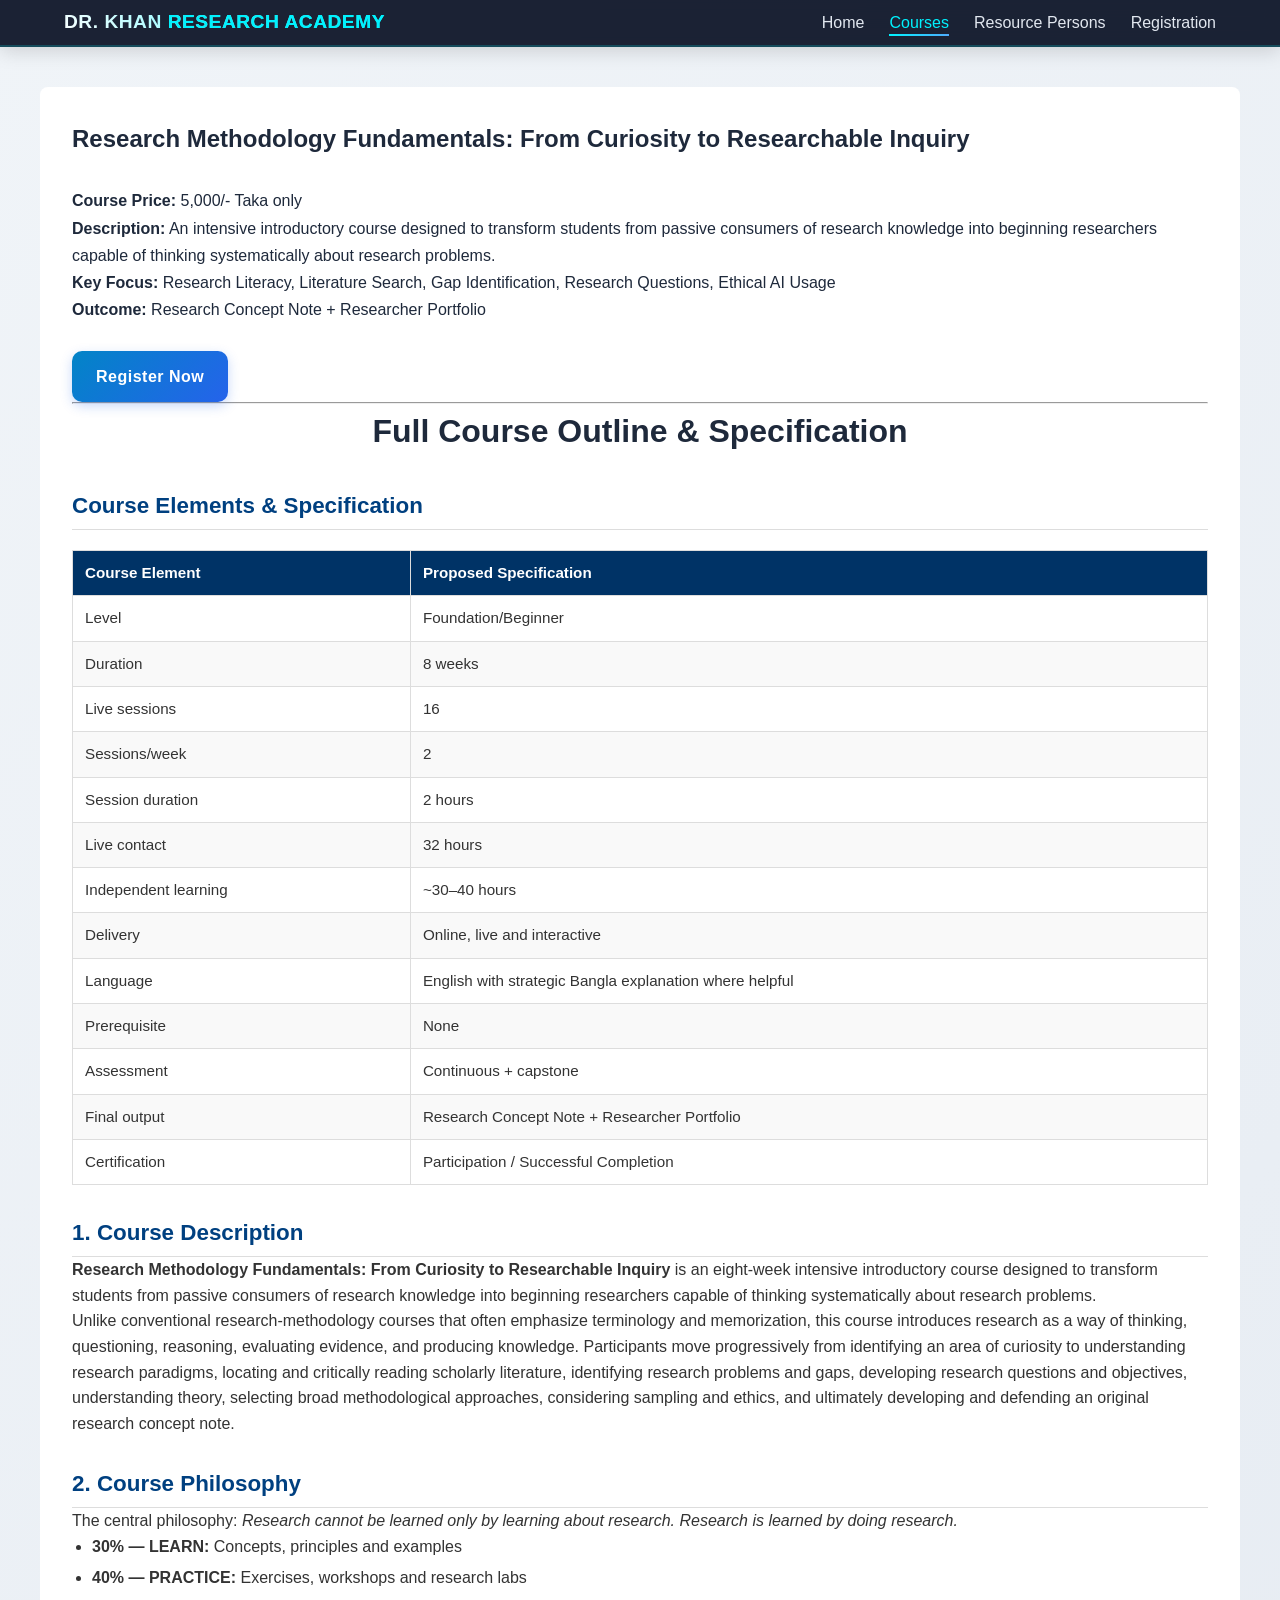
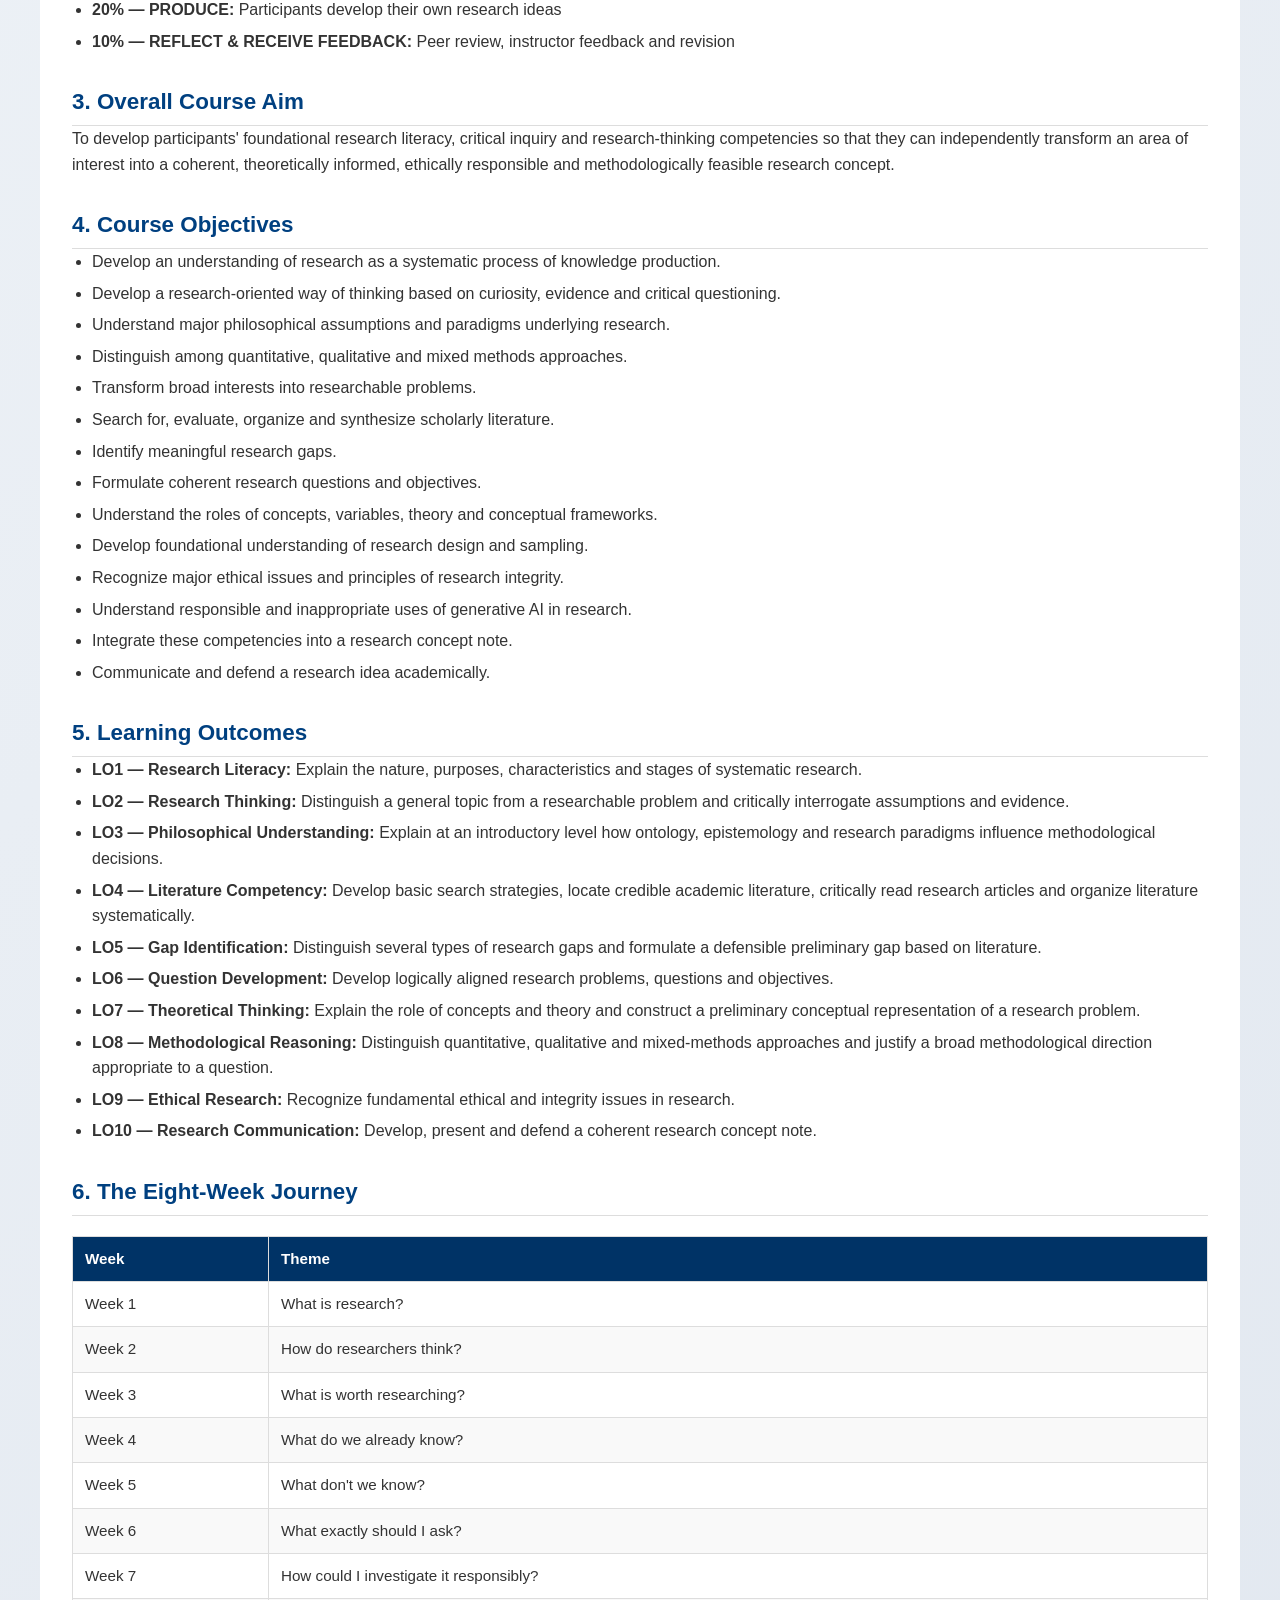
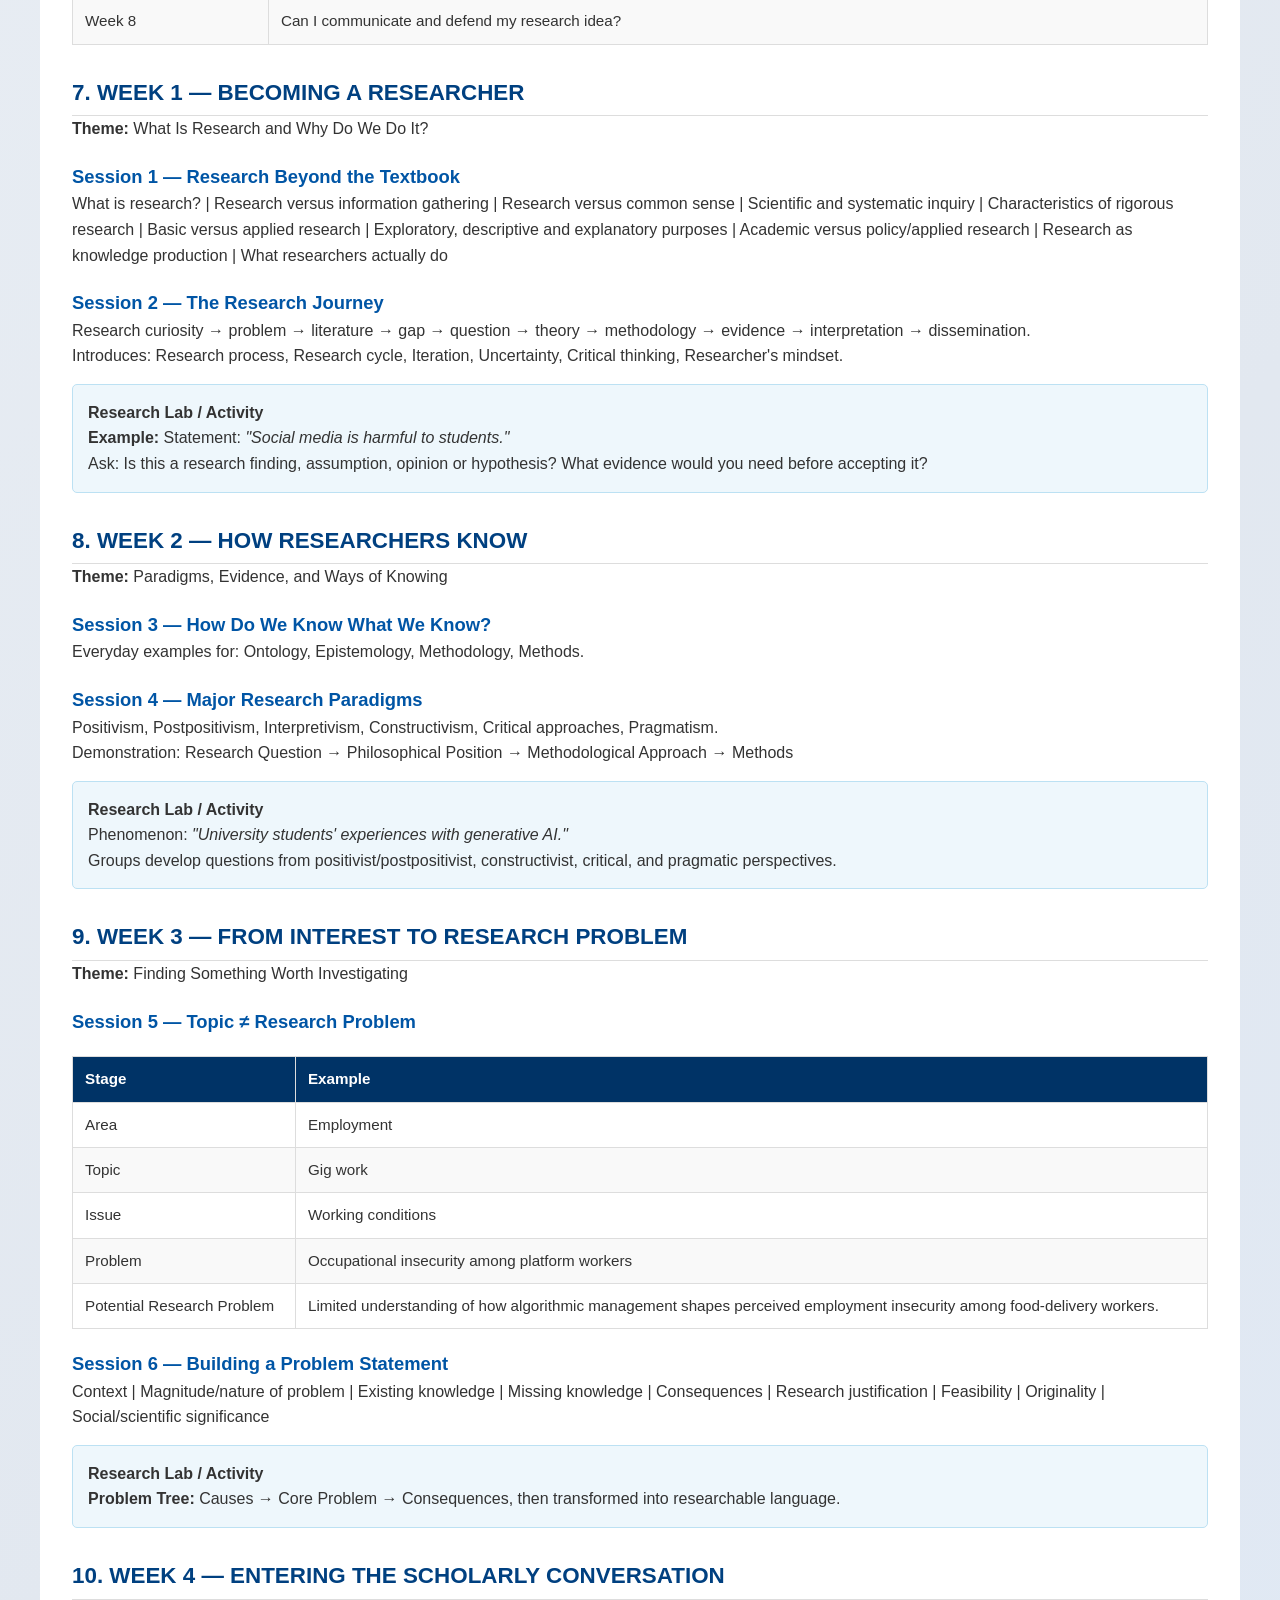
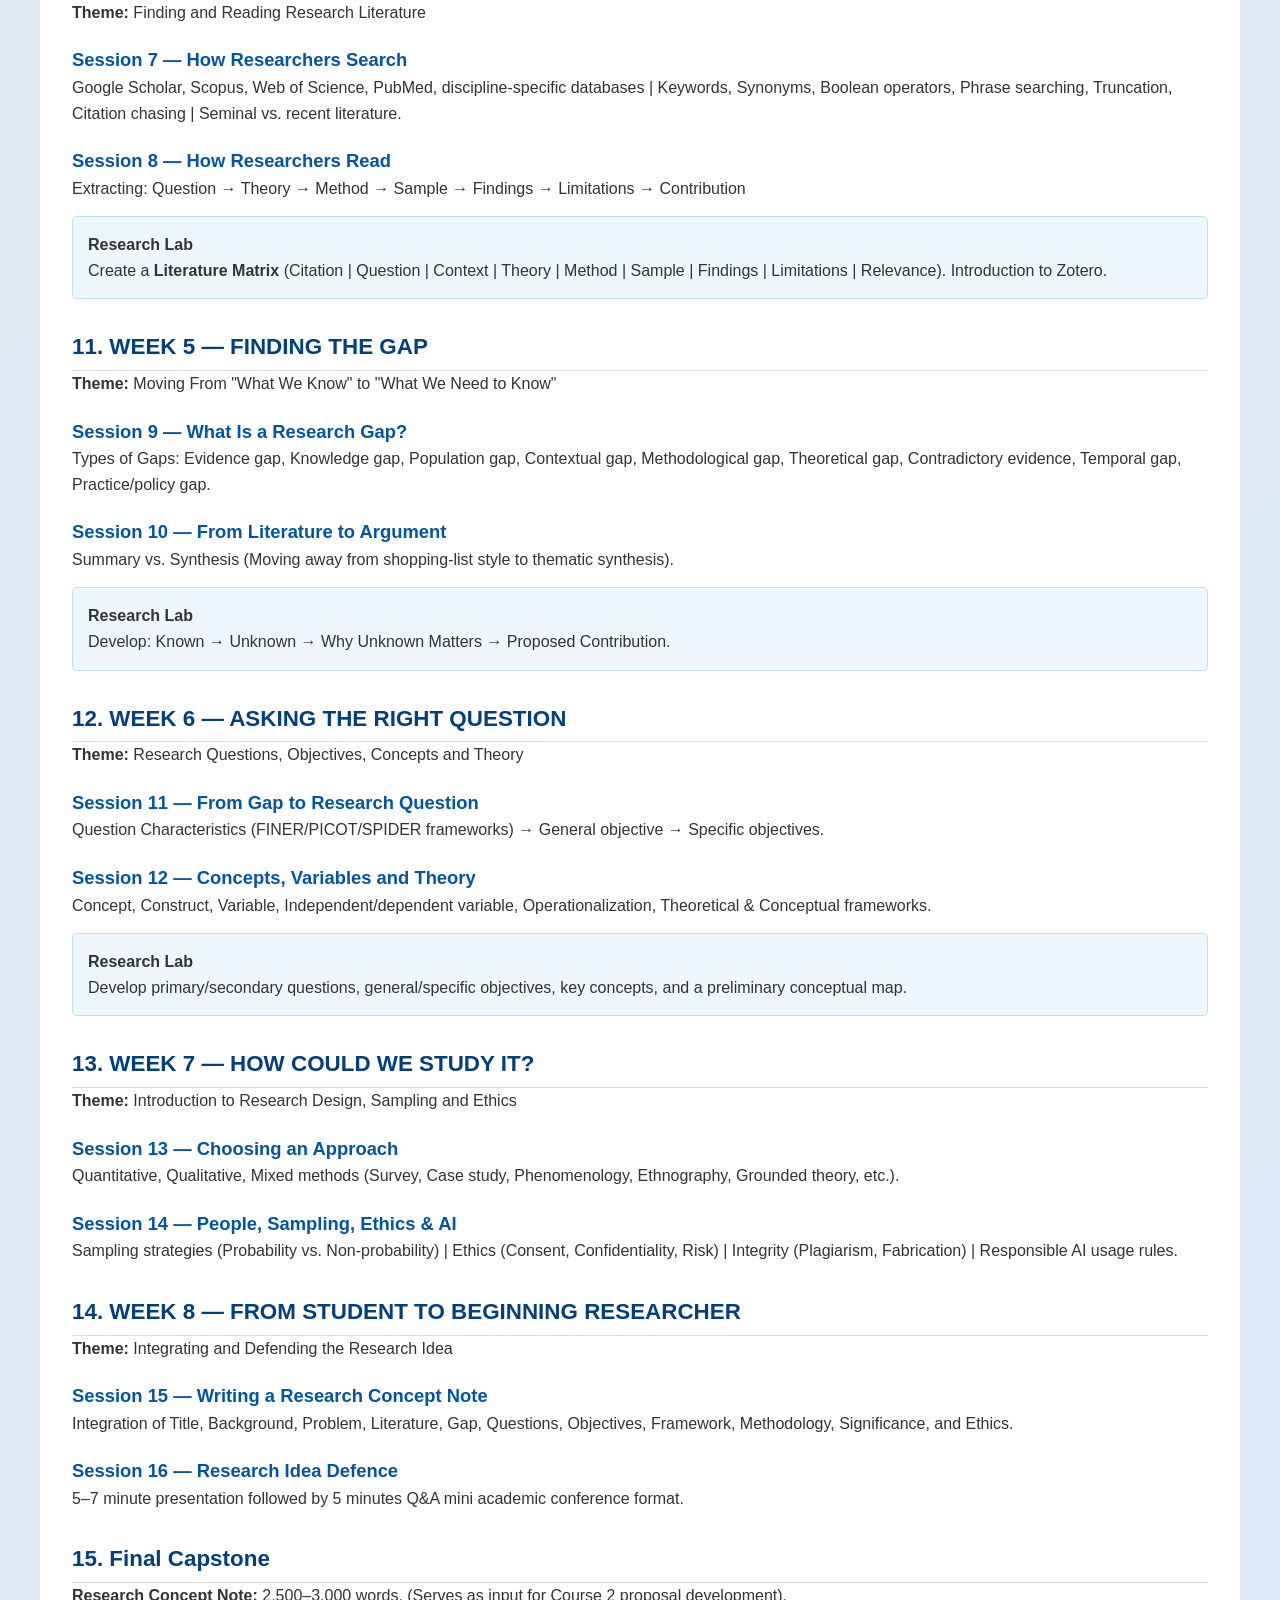
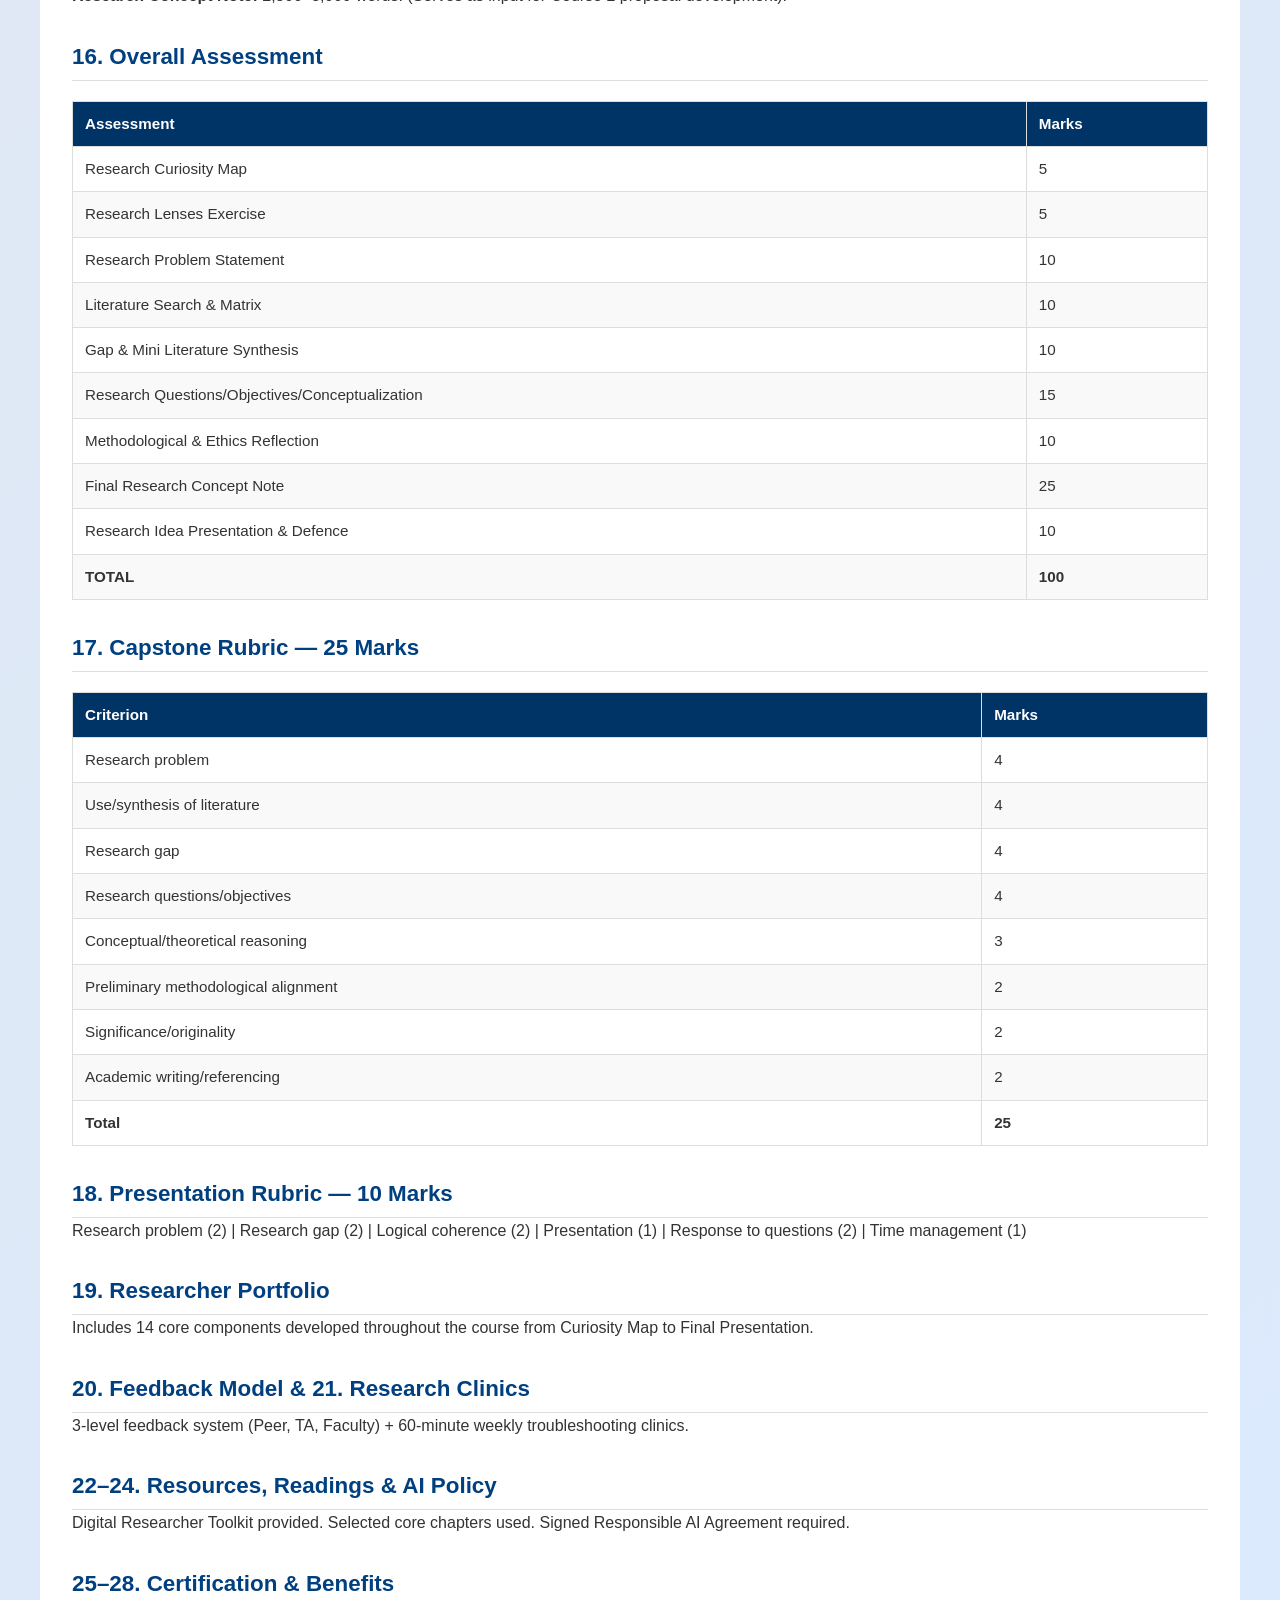
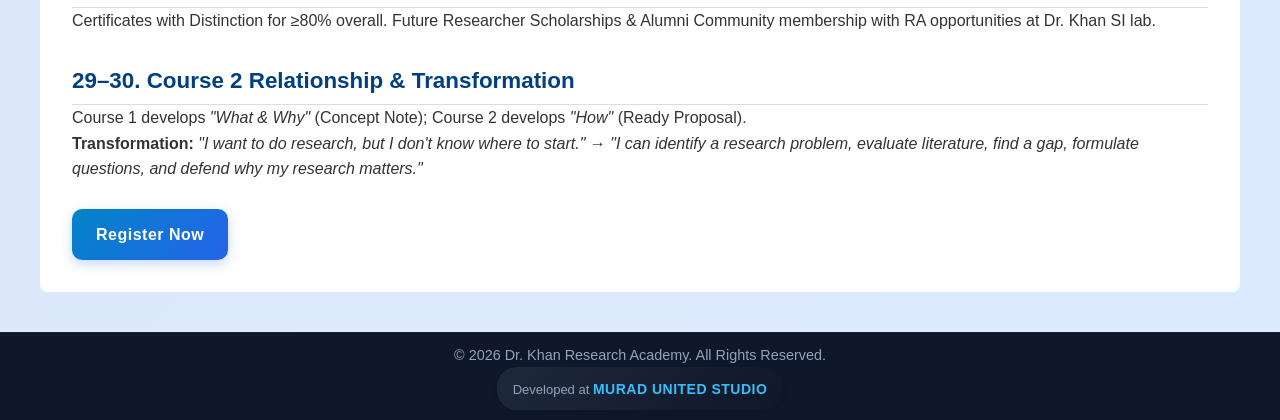
==== commit 4d4b6d00: "Update course1.html" ====
--- a/course1.html
+++ b/course1.html
@@ -472,7 +472,12 @@
 
     <footer>
         <p>&copy; 2026 Dr. Khan Research Academy. All Rights Reserved.</p>
-        <p><small>Developed at MURAD UNITED STUDIO</small></p>
+            <div style="display: inline-block; background: linear-gradient(135deg, #1e293b, #0f172a); padding: 8px 16px; border-radius: 20px; box-shadow: 0 4px 6px -1px rgba(0, 0, 0, 0.1); font-family: sans-serif;">
+ 		 <span style="color: #94a3b8; font-size: 13px;">Developed at </span>
+ 		 <a href="https://muradmonoarul.github.io/MuradUnitedStudio/" target="_blank" style="color: #38bdf8; font-weight: bold; font-size: 14px; text-decoration: none; letter-spacing: 0.5px;">
+    		MURAD UNITED STUDIO
+  		</a>
+	</div>
     </footer>
 
 </body>
